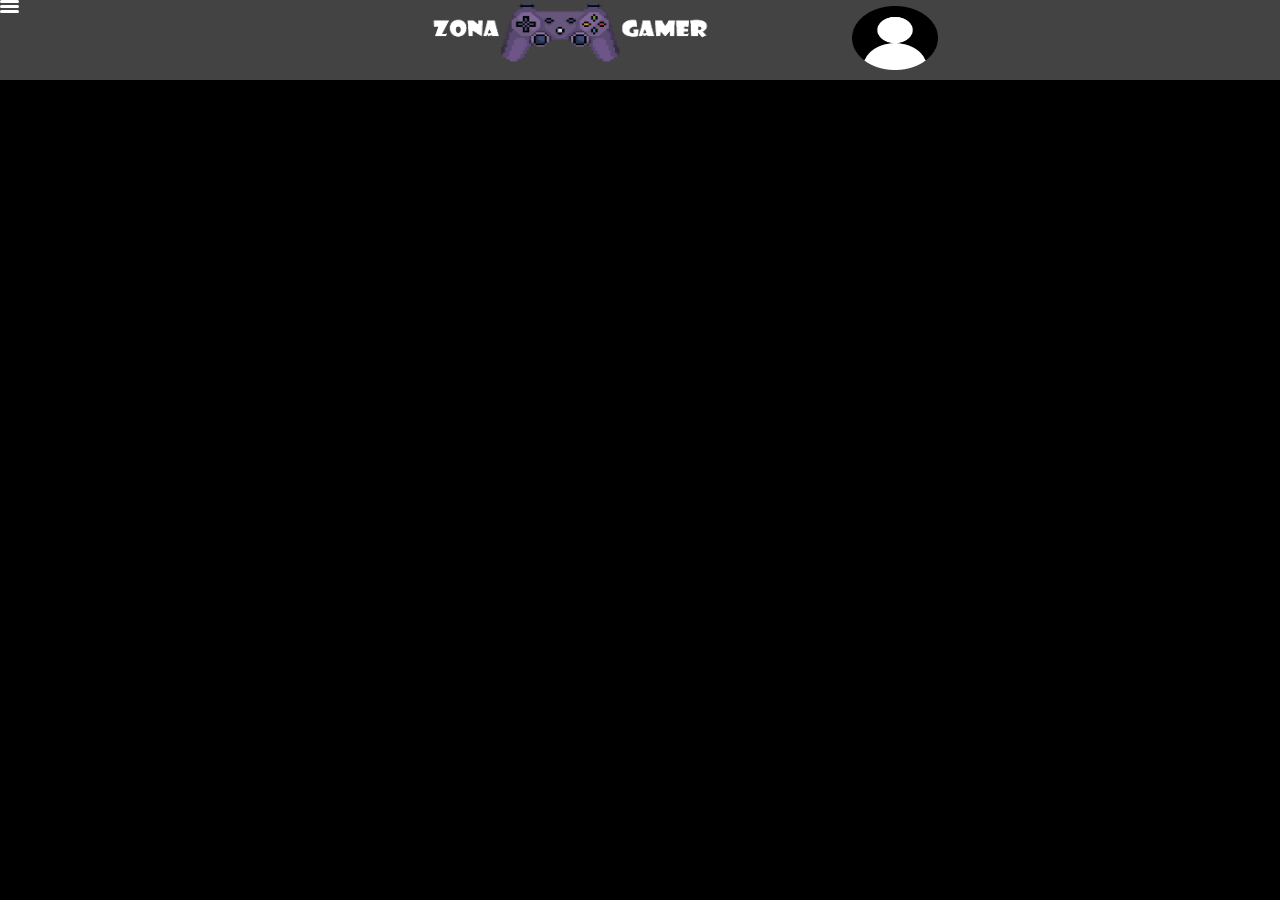
==== index.html @ 51cb1b2c "algunos cambios" ====
<!DOCTYPE html>
<html lang="en">
  <head>
    <meta charset="UTF-8" />
    <meta name="viewport" content="width=device-width, initial-scale=1.0" />
    <link rel="stylesheet" href="css/index.css" />
    <title>ZonaGamer</title>
  </head>
  <body>
    <header>
      <svg>
        <rect y="5" width="19" height="3" rx="1.5" fill="white" />
        <rect y="10" width="19" height="3" rx="1.5" fill="white" />
        <rect width="19" height="3" rx="1.5" fill="white" />
      </svg>
      <div class="logoo">
        <img class="logo" src="./images/zonagamer2.png" alt="logo" />
      </div>
      <div class="userr">
        <img class="user" src="./images/user.png" alt="user" />
      </div>
    </header>
    <nav></nav>
    <div class="main"></div>
    <footer></footer>
  </body>
</html>
---- css/index.css ----
* {
  margin: 0;
  padding: 0;
  border: 0;
  list-style: none;
  outline: none;
}

body {
  background-color: black;
}

header,
nav,
.main,
footer {
  display: grid;
}
header {
  background: #434343;
  width: 100%;
  height: 5rem;
  grid-template-columns: 33.3% 33.3% 33.3%;
  grid-template-rows: 50% 50%;
  margin: 0%;
}
svg {
  width: 100%;
  height: 5rem;
}
rect {
}
div.logoo {
  width: 100%;
  height: 5rem;
  align-content: flex-start;
  align-self: flex-start;
}
.logo {
  width: 66.6%;
  height: 4rem;
}

.userr {
  width: 100%;
  height: 5rem;
  justify-items: center;
  align-items: center;
  justify-content: center;
  align-content: center;
}
.user {
  width: 20%;
  height: 4rem;
}
nav {
  grid-template-columns: 1fr 1fr;
  grid-template-rows: 1fr 1fr;
  background-color: red;
  width: 50%;
  height: 20%;
}
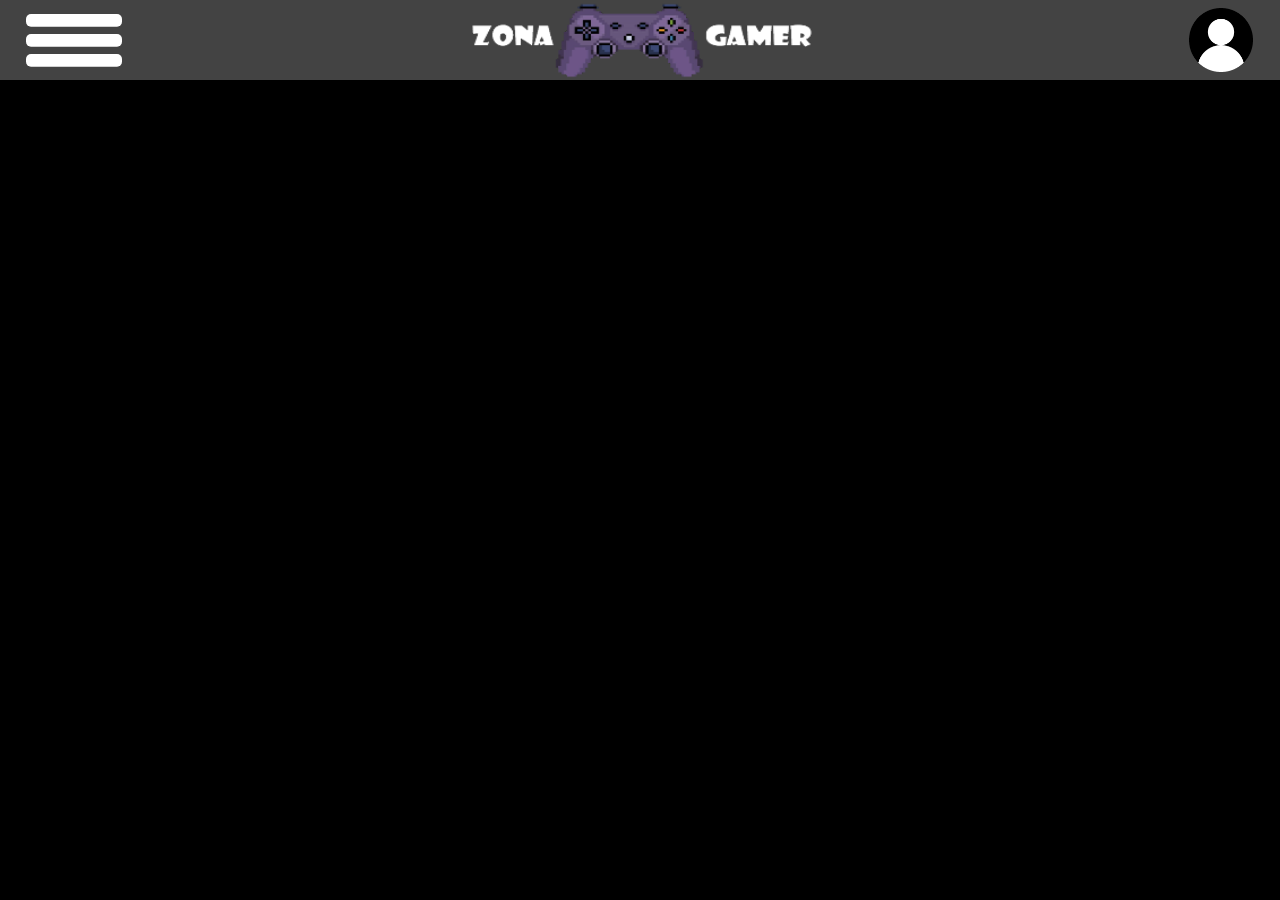
==== commit cd31c260: "arreglo problema medidas header" ====
--- a/index.html
+++ b/index.html
@@ -7,21 +7,26 @@
     <title>ZonaGamer</title>
   </head>
   <body>
-    <header>
-      <svg>
-        <rect y="5" width="19" height="3" rx="1.5" fill="white" />
-        <rect y="10" width="19" height="3" rx="1.5" fill="white" />
-        <rect width="19" height="3" rx="1.5" fill="white" />
-      </svg>
-      <div class="logoo">
-        <img class="logo" src="./images/zonagamer2.png" alt="logo" />
-      </div>
-      <div class="userr">
-        <img class="user" src="./images/user.png" alt="user" />
-      </div>
-    </header>
-    <nav></nav>
-    <div class="main"></div>
-    <footer></footer>
+    <div class="container">
+      <header>
+        <div class="svgg">
+          <svg>
+            <rect y="06" rx="5" fill="white" />
+            <rect y="26" rx="5" fill="white" />
+            <rect y="46" rx="5" fill="white" />
+          </svg>
+        </div>
+
+        <div class="logoo">
+          <img class="logo" src="./images/zonagamer2.png" alt="logo" />
+        </div>
+        <div class="userr">
+          <img class="user" src="./images/user.png" alt="user" />
+        </div>
+      </header>
+      <nav></nav>
+      <div class="main"></div>
+      <footer></footer>
+    </div>
   </body>
 </html>
--- a/css/index.css
+++ b/css/index.css
@@ -9,7 +9,13 @@
 body {
   background-color: black;
 }
-
+.container {
+  display: grid;
+  float: left;
+  position: relative;
+  overflow: hidden;
+  width: 100%;
+}
 header,
 nav,
 .main,
@@ -18,41 +24,58 @@
 }
 header {
   background: #434343;
-  width: 100%;
+  width: calc(100% - 4%);
   height: 5rem;
   grid-template-columns: 33.3% 33.3% 33.3%;
   grid-template-rows: 50% 50%;
   margin: 0%;
+  padding-left: 2%;
+  padding-right: 2%;
+  float: left;
+  position: relative;
+  overflow: hidden;
+}
+
+.svgg {
+  width: 100%;
+  height: 5rem;
+  display: grid;
+  justify-content: start;
+  align-content: center;
 }
 svg {
-  width: 100%;
-  height: 5rem;
+  width: 6rem;
+  height: 4rem;
 }
 rect {
+  width: 100%;
+  height: 20%;
 }
 div.logoo {
   width: 100%;
   height: 5rem;
-  align-content: flex-start;
-  align-self: flex-start;
+  margin: auto;
+  display: grid;
+  justify-content: center;
+  align-content: center;
 }
 .logo {
-  width: 66.6%;
-  height: 4rem;
+  width: 22rem;
+  height: 5rem;
 }
 
 .userr {
   width: 100%;
   height: 5rem;
-  justify-items: center;
-  align-items: center;
-  justify-content: center;
+  display: grid;
+  justify-content: end;
   align-content: center;
 }
 .user {
-  width: 20%;
+  width: 100%;
   height: 4rem;
 }
+
 nav {
   grid-template-columns: 1fr 1fr;
   grid-template-rows: 1fr 1fr;
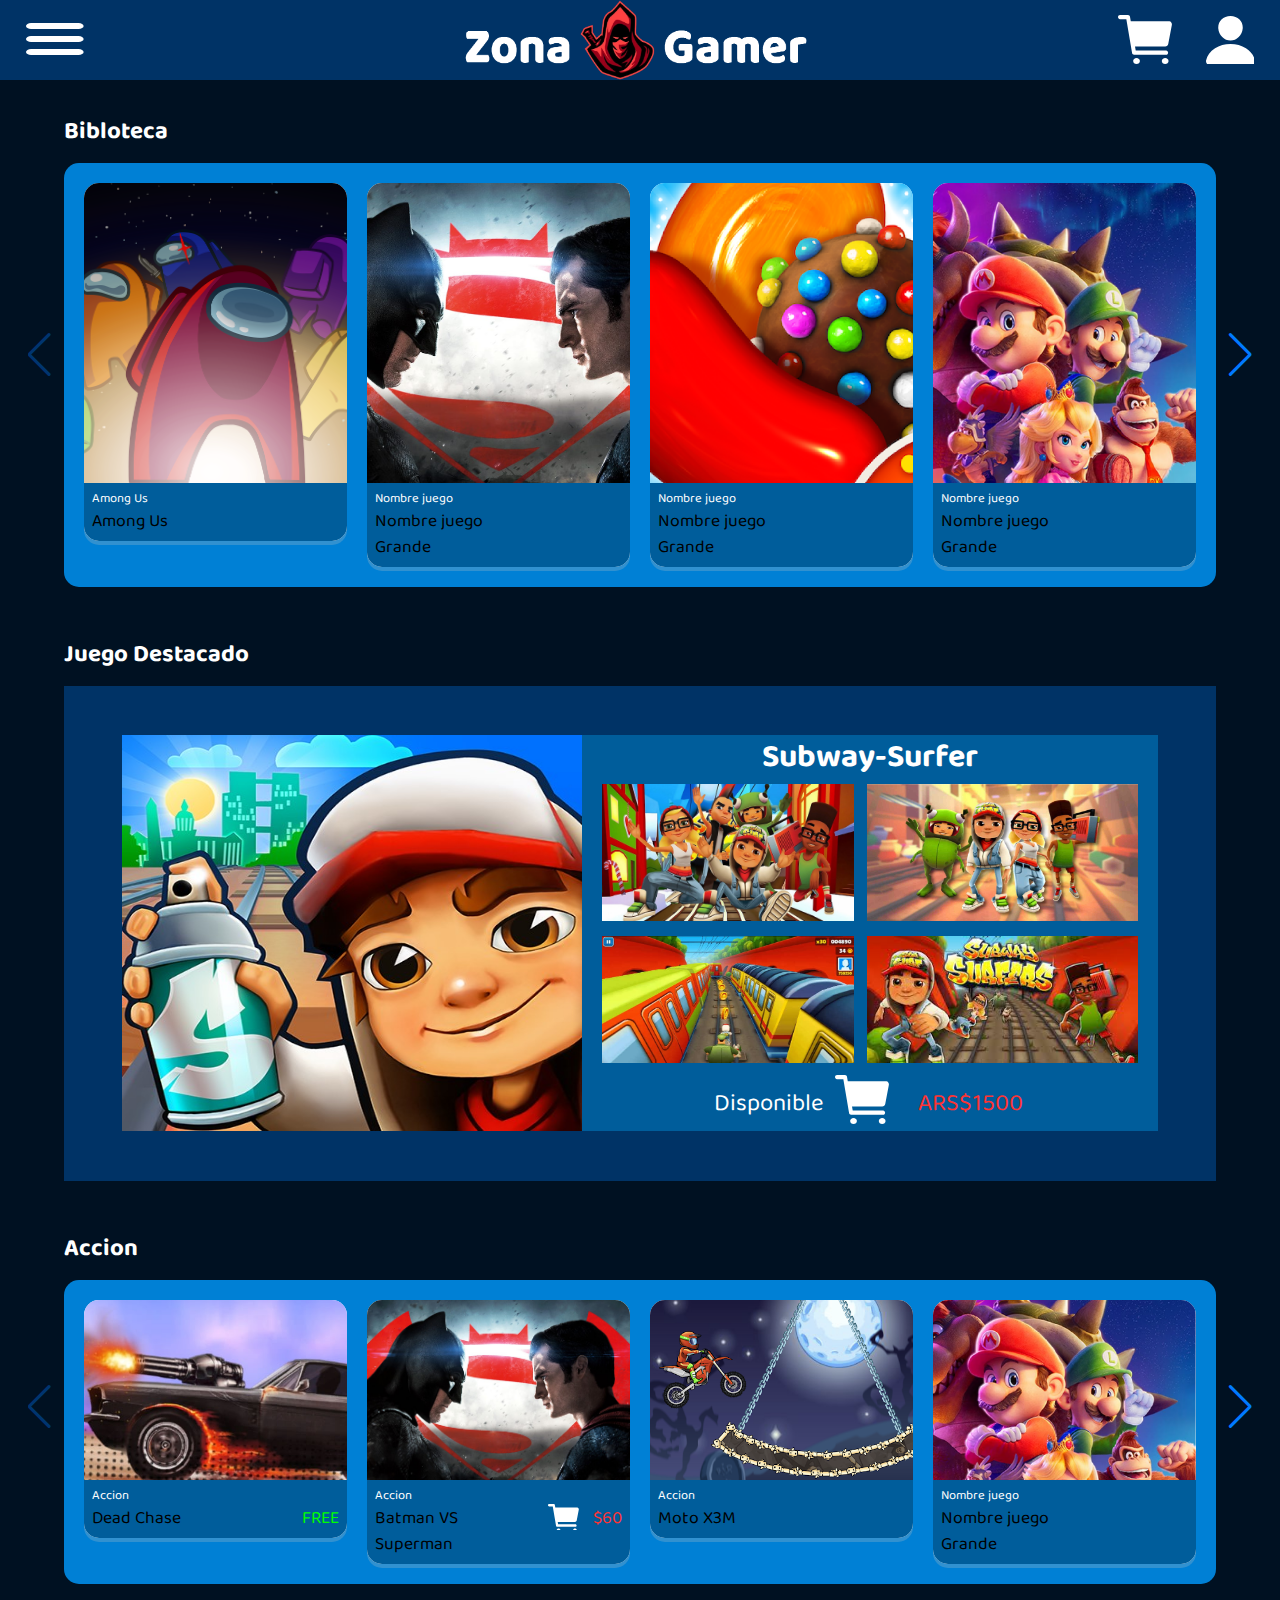
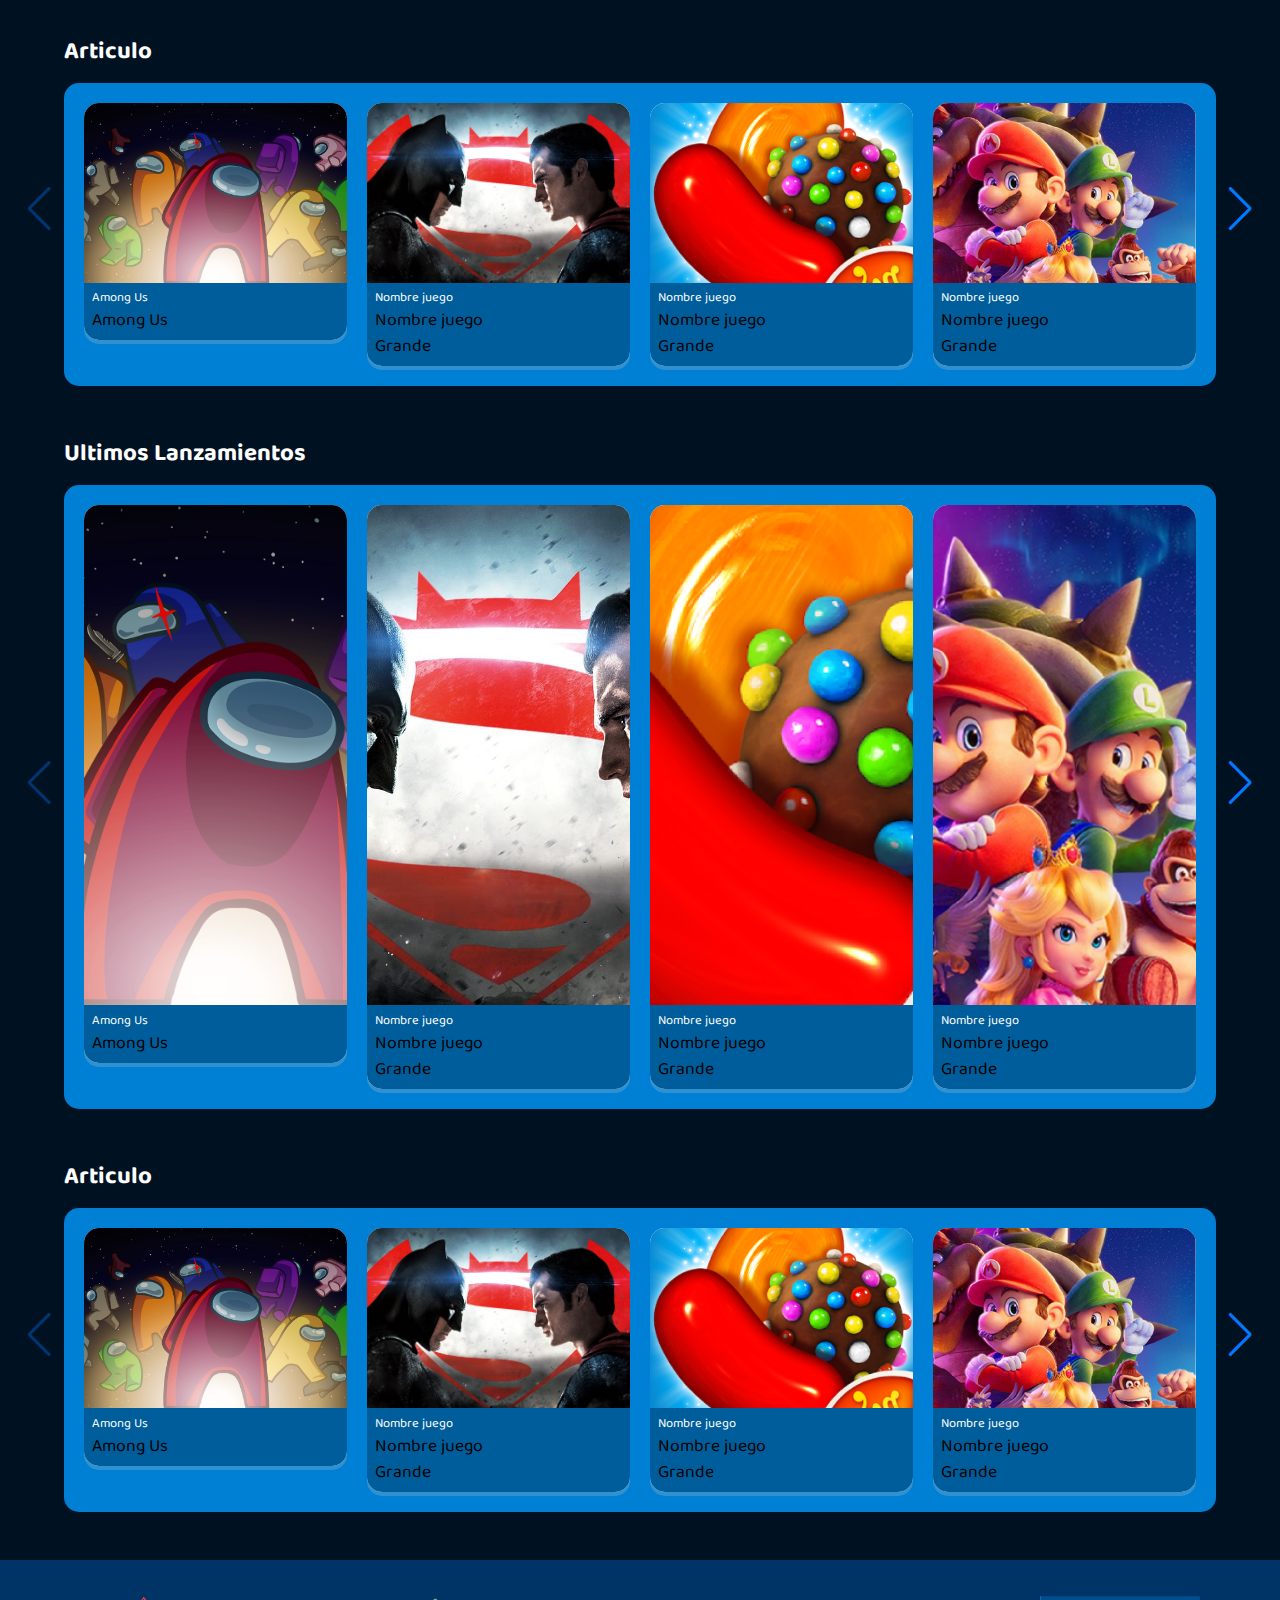
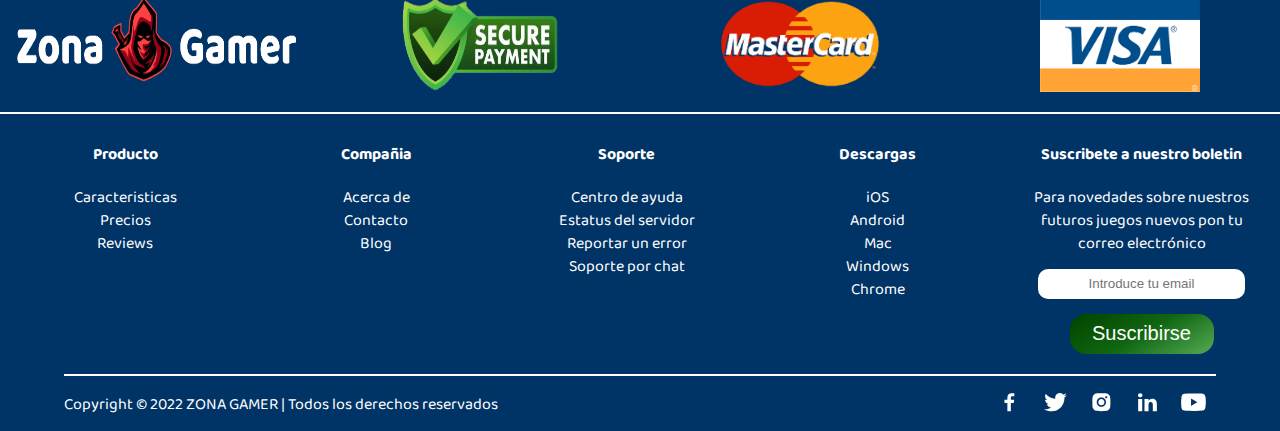
==== commit dc5d1f50: "index fuera de la carpeta" ====
--- a/index.html
+++ b/index.html
@@ -3,30 +3,895 @@
   <head>
     <meta charset="UTF-8" />
     <meta name="viewport" content="width=device-width, initial-scale=1.0" />
-    <link rel="stylesheet" href="css/index.css" />
+    <link rel="stylesheet" href="./css/prueba.css" />
+    <link rel="preconnect" href="https://fonts.googleapis.com" />
+    <link rel="preconnect" href="https://fonts.gstatic.com" crossorigin />
+    <link
+      href="https://fonts.googleapis.com/css2?family=Baloo+Chettan+2:wght@700&display=swap"
+      rel="stylesheet"
+    />
+    <link
+      rel="stylesheet"
+      href="https://unpkg.com/swiper/swiper-bundle.min.css"
+    />
     <title>ZonaGamer</title>
   </head>
   <body>
-    <div class="container">
-      <header>
-        <div class="svgg">
-          <svg>
-            <rect y="06" rx="5" fill="white" />
-            <rect y="26" rx="5" fill="white" />
-            <rect y="46" rx="5" fill="white" />
+    <header>
+      <div class="menuHamburgesa">
+        <svg class="hamburgesa" id="abrir" class="abrir-menu">
+          <rect y="03" rx="5" fill="white" />
+          <rect y="16" rx="5" fill="white" />
+          <rect y="29" rx="5" fill="white" />
+        </svg>
+      </div>
+      <div class="logoo">
+        <img class="logo" src="./images/zonagamer2.png" alt="logo" />
+      </div>
+      <div class="headerDerecha">
+        <svg class="carrito" xmlns="http://www.w3.org/2000/svg">
+          <path
+            d="M26.4688 70C29.1266 70 31.2812 68.0412 31.2812 65.625C31.2812 63.2088 29.1266 61.25 26.4688 61.25C23.8109 61.25 21.6562 63.2088 21.6562 65.625C21.6562 68.0412 23.8109 70 26.4688 70Z"
+            fill="white"
+            transform="scale(0.7)"
+          />
+          <path
+            d="M67.375 70C70.0329 70 72.1875 68.0412 72.1875 65.625C72.1875 63.2088 70.0329 61.25 67.375 61.25C64.7171 61.25 62.5625 63.2088 62.5625 65.625C62.5625 68.0412 64.7171 70 67.375 70Z"
+            fill="white"
+            transform="scale(0.7)"
+          />
+          <path
+            d="M76.0225 10.6229C75.6202 10.1085 75.1134 9.6942 74.5389 9.41007C73.9644 9.12594 73.3365 8.97912 72.701 8.98026H18.2343L17.1373 2.47331C17.0203 1.7802 16.6734 1.15235 16.1577 0.700026C15.6419 0.247706 14.9901 -0.000147878 14.3169 6.61924e-08H2.86337C2.10396 6.61924e-08 1.37565 0.315378 0.838662 0.876753C0.301676 1.43813 0 2.19952 0 2.99342C0 3.78733 0.301676 4.54871 0.838662 5.11009C1.37565 5.67146 2.10396 5.98684 2.86337 5.98684H11.9152L20.0865 54.4017C20.2035 55.0948 20.5504 55.7227 21.0662 56.175C21.582 56.6273 22.2337 56.8751 22.907 56.875H68.7209C69.4803 56.875 70.2086 56.5596 70.7456 55.9983C71.2826 55.4369 71.5843 54.6755 71.5843 53.8816C71.5843 53.0877 71.2826 52.3263 70.7456 51.7649C70.2086 51.2035 69.4803 50.8882 68.7209 50.8882H25.3086L24.2993 44.9013H67.5469C68.5399 44.9 69.502 44.5401 70.2703 43.8824C71.0387 43.2248 71.566 42.3098 71.7632 41.2924L76.9173 14.3516C77.0415 13.6996 77.0256 13.0269 76.8709 12.3821C76.7162 11.7373 76.4264 11.1364 76.0225 10.6229Z"
+            fill="white"
+            transform="scale(0.7)"
+          />
+        </svg>
+        <svg
+          class="user"
+          xmlns="http://www.w3.org/2000/svg"
+          id="abrir_perfil"
+          class="abrir-perfil"
+        >
+          <path
+            d="M47.8958 5.0906C44.6214 1.8078 40.0479 0 35 0C29.9251 0 25.3366 1.79686 22.0773 5.05935C18.7827 8.35776 17.1774 12.8406 17.5543 17.6811C18.3014 27.2311 26.1274 34.9998 35 34.9998C43.8726 34.9998 51.6851 27.2327 52.444 17.6843C52.826 12.8874 51.2106 8.41401 47.8958 5.0906ZM64.6146 69.9996H5.38543C4.61017 70.009 3.84242 69.8577 3.13803 69.5569C2.43363 69.2561 1.81032 68.8132 1.31343 68.2605C0.219706 67.0465 -0.221147 65.3887 0.105286 63.7121C1.52544 56.3965 5.95753 50.2513 12.9237 45.9372C19.1125 42.1076 26.9519 39.9998 35 39.9998C43.0481 39.9998 50.8875 42.1091 57.0763 45.9372C64.0425 50.2497 68.4746 56.395 69.8947 63.7106C70.2211 65.3871 69.7803 67.0449 68.6866 68.259C68.1898 68.8119 67.5666 69.2551 66.8622 69.5562C66.1578 69.8573 65.39 70.0088 64.6146 69.9996Z"
+            fill="white"
+            transform="scale(0.7)"
+          />
+        </svg>
+      </div>
+    </header>
+
+    <!--                                  MENU HAMBURGESA                -->
+
+    <nav class="nav" id="nav">
+      <ul class="nav-list">
+        <div class="item-menu-hamburgesa">
+          <svg class="svg-1" xmlns="http://www.w3.org/2000/svg">
+            <path
+              d="M31.1667 1.82143C31.1667 0.812054 30.5351 0 29.75 0C28.9649 0 28.3333 0.812054 28.3333 1.82143V2.42857H1.88889C0.844097 2.42857 0 3.51384 0 4.85714V13.3571C0 14.7004 0.844097 15.7857 1.88889 15.7857H2.47917C3.70694 15.7857 4.61007 17.2732 4.30903 18.8062L1.94792 30.9795C1.80625 31.708 1.93611 32.4746 2.29028 33.0665C2.64444 33.6585 3.1934 34 3.77778 34H9.44444C10.3122 34 11.0677 33.2411 11.2743 32.1634L12.809 24.2857H18.9715C20.3705 24.2857 21.616 23.1549 22.0823 21.4625L23.6642 15.7857H25.5C26.0017 15.7857 26.4799 15.5277 26.834 15.0723L28.174 13.3571H32.1111C33.1559 13.3571 34 12.2719 34 10.9286V4.85714C34 3.51384 33.1559 2.42857 32.1111 2.42857H31.1667V1.82143ZM18.9715 20.6429H13.5174L14.4618 15.7857H20.6597L19.4201 20.2406C19.3552 20.4835 19.1722 20.6429 18.9774 20.6429H18.9715ZM4.72222 7.28571H27.3889C27.9083 7.28571 28.3333 7.83214 28.3333 8.5C28.3333 9.16786 27.9083 9.71429 27.3889 9.71429H4.72222C4.20278 9.71429 3.77778 9.16786 3.77778 8.5C3.77778 7.83214 4.20278 7.28571 4.72222 7.28571Z"
+              fill="#F2F2F2"
+            />
           </svg>
-        </div>
-
-        <div class="logoo">
-          <img class="logo" src="./images/zonagamer2.png" alt="logo" />
-        </div>
-        <div class="userr">
-          <img class="user" src="./images/user.png" alt="user" />
-        </div>
-      </header>
-      <nav></nav>
-      <div class="main"></div>
-      <footer></footer>
+          <li>Accion</li>
+        </div>
+
+        <div class="item-menu-hamburgesa">
+          <svg class="svg-2" xmlns="http://www.w3.org/2000/svg">
+            <path
+              d="M17 24.0833H12.75V20.1128C10.2093 18.6432 8.5 15.8961 8.5 12.75C8.5 8.05558 12.3056 4.25 17 4.25C21.6944 4.25 25.5 8.05558 25.5 12.75C25.5 15.8961 23.7906 18.6432 21.25 20.1128V24.0833H17Z"
+              stroke="white"
+              stroke-width="2"
+              stroke-linecap="round"
+              stroke-linejoin="round"
+            />
+            <path
+              d="M19.8333 28.333H14.1667C13.3843 28.333 12.75 28.9673 12.75 29.7497C12.75 30.5321 13.3843 31.1663 14.1667 31.1663H19.8333C20.6157 31.1663 21.25 30.5321 21.25 29.7497C21.25 28.9673 20.6157 28.333 19.8333 28.333Z"
+              fill="white"
+            />
+          </svg>
+          <li>Estrategia</li>
+        </div>
+
+        <div class="item-menu-hamburgesa">
+          <svg class="svg-3" xmlns="http://www.w3.org/2000/svg">
+            <path
+              d="M34.9708 13.6478C34.95 13.5321 34.9195 13.4192 34.8797 13.3109L31.4362 3.66844C30.6423 1.44047 28.7109 0 26.5134 0H8.4866C6.29089 0 4.35769 1.44047 3.56472 3.66844L0.11759 13.3109C0.0392474 13.5284 -0.00078279 13.763 1.15955e-05 14V33.25C1.15955e-05 33.7141 0.153657 34.1592 0.427148 34.4874C0.700638 34.8156 1.07157 35 1.45834 35H4.37501C4.76178 35 5.13272 34.8156 5.40621 34.4874C5.6797 34.1592 5.83334 33.7141 5.83334 33.25V31.5H29.1667V33.25C29.1667 33.7141 29.3203 34.1592 29.5938 34.4874C29.8673 34.8156 30.2382 35 30.625 35H33.5417C33.9284 35 34.2994 34.8156 34.5729 34.4874C34.8464 34.1592 35 33.7141 35 33.25V14C35.0001 13.8817 34.9904 13.7637 34.9708 13.6478ZM7.29168 24.5C6.71481 24.5 6.15091 24.2947 5.67126 23.9101C5.19162 23.5256 4.81778 22.9789 4.59703 22.3394C4.37627 21.6999 4.31851 20.9961 4.43105 20.3172C4.54359 19.6383 4.82138 19.0146 5.22928 18.5251C5.63718 18.0356 6.15688 17.7023 6.72266 17.5673C7.28844 17.4322 7.87488 17.5015 8.40784 17.7664C8.94079 18.0313 9.39631 18.4799 9.71679 19.0555C10.0373 19.6311 10.2083 20.3078 10.2083 21C10.2083 21.9283 9.90105 22.8185 9.35407 23.4749C8.80709 24.1313 8.06522 24.5 7.29168 24.5ZM27.7083 24.5C27.1315 24.5 26.5676 24.2947 26.0879 23.9101C25.6083 23.5256 25.2344 22.9789 25.0137 22.3394C24.7929 21.6999 24.7352 20.9961 24.8477 20.3172C24.9603 19.6383 25.238 19.0146 25.6459 18.5251C26.0538 18.0356 26.5735 17.7023 27.1393 17.5673C27.7051 17.4322 28.2915 17.5015 28.8245 17.7664C29.3574 18.0313 29.813 18.4799 30.1335 19.0555C30.4539 19.6311 30.625 20.3078 30.625 21C30.625 21.9283 30.3177 22.8185 29.7707 23.4749C29.2237 24.1313 28.4819 24.5 27.7083 24.5ZM3.66954 12.25L6.24259 5.04766C6.57254 4.12234 7.47397 3.5 8.4866 3.5H26.5134C27.5251 3.5 28.4275 4.12234 28.7574 5.04766L31.3305 12.25H3.66954Z"
+              fill="white"
+            />
+          </svg>
+          <li>Carreras</li>
+        </div>
+
+        <div class="item-menu-hamburgesa">
+          <svg class="svg-4" xmlns="http://www.w3.org/2000/svg">
+            <path
+              d="M5.66667 9.91667H9.91667C10.2924 9.91667 10.6527 9.76741 10.9184 9.50173C11.1841 9.23606 11.3333 8.87572 11.3333 8.5V7.08333C11.3333 6.33189 11.6318 5.61122 12.1632 5.07986C12.6946 4.54851 13.4152 4.25 14.1667 4.25C14.9181 4.25 15.6388 4.54851 16.1701 5.07986C16.7015 5.61122 17 6.33189 17 7.08333V8.5C17 8.87572 17.1493 9.23606 17.4149 9.50173C17.6806 9.76741 18.0409 9.91667 18.4167 9.91667H22.6667C23.0424 9.91667 23.4027 10.0659 23.6684 10.3316C23.9341 10.5973 24.0833 10.9576 24.0833 11.3333V15.5833C24.0833 15.9591 24.2326 16.3194 24.4983 16.5851C24.7639 16.8507 25.1243 17 25.5 17H26.9167C27.6681 17 28.3888 17.2985 28.9201 17.8299C29.4515 18.3612 29.75 19.0819 29.75 19.8333C29.75 20.5848 29.4515 21.3054 28.9201 21.8368C28.3888 22.3682 27.6681 22.6667 26.9167 22.6667H25.5C25.1243 22.6667 24.7639 22.8159 24.4983 23.0816C24.2326 23.3473 24.0833 23.7076 24.0833 24.0833V28.3333C24.0833 28.7091 23.9341 29.0694 23.6684 29.3351C23.4027 29.6007 23.0424 29.75 22.6667 29.75H18.4167C18.0409 29.75 17.6806 29.6007 17.4149 29.3351C17.1493 29.0694 17 28.7091 17 28.3333V26.9167C17 26.1652 16.7015 25.4446 16.1701 24.9132C15.6388 24.3818 14.9181 24.0833 14.1667 24.0833C13.4152 24.0833 12.6946 24.3818 12.1632 24.9132C11.6318 25.4446 11.3333 26.1652 11.3333 26.9167V28.3333C11.3333 28.7091 11.1841 29.0694 10.9184 29.3351C10.6527 29.6007 10.2924 29.75 9.91667 29.75H5.66667C5.29094 29.75 4.93061 29.6007 4.66493 29.3351C4.39926 29.0694 4.25 28.7091 4.25 28.3333V24.0833C4.25 23.7076 4.39926 23.3473 4.66493 23.0816C4.93061 22.8159 5.29094 22.6667 5.66667 22.6667H7.08333C7.83478 22.6667 8.55545 22.3682 9.0868 21.8368C9.61816 21.3054 9.91667 20.5848 9.91667 19.8333C9.91667 19.0819 9.61816 18.3612 9.0868 17.8299C8.55545 17.2985 7.83478 17 7.08333 17H5.66667C5.29094 17 4.93061 16.8507 4.66493 16.5851C4.39926 16.3194 4.25 15.9591 4.25 15.5833V11.3333C4.25 10.9576 4.39926 10.5973 4.66493 10.3316C4.93061 10.0659 5.29094 9.91667 5.66667 9.91667Z"
+              stroke="#F2F2F2"
+              stroke-width="2"
+              stroke-linecap="round"
+              stroke-linejoin="round"
+            />
+          </svg>
+          <li>Puzzle</li>
+        </div>
+
+        <div class="item-menu-hamburgesa">
+          <svg class="svg-5" xmlns="http://www.w3.org/2000/svg">
+            <path
+              d="M17 3.1875C9.384 3.1875 3.1875 9.384 3.1875 17C3.1875 24.616 9.384 30.8125 17 30.8125C24.616 30.8125 30.8125 24.616 30.8125 17C30.8125 9.384 24.616 3.1875 17 3.1875ZM15.8047 5.37944C15.8472 5.37413 15.8939 5.38263 15.9375 5.37944V6.375H18.0625V5.37837C20.7811 5.62158 23.3278 6.81218 25.2578 8.74218C27.1878 10.6722 28.3784 13.2189 28.6216 15.9375H27.625V18.0625H28.6216C28.3784 20.7811 27.1878 23.3278 25.2578 25.2578C23.3278 27.1878 20.7811 28.3784 18.0625 28.6216V27.625H15.9375V28.6216C13.2189 28.3784 10.6722 27.1878 8.74218 25.2578C6.81218 23.3278 5.62158 20.7811 5.37837 18.0625H6.375V15.9375H5.37837C5.87987 10.3668 10.2521 5.93937 15.8047 5.37837V5.37944ZM23.4759 10.5251L14.4447 14.4436L10.5241 23.4749L19.5553 19.5564L23.4759 10.5251ZM17 15.4062C17.85 15.4062 18.5938 16.15 18.5938 17C18.5938 17.85 17.85 18.5938 17 18.5938C16.15 18.5938 15.4062 17.85 15.4062 17C15.4062 16.15 16.15 15.4062 17 15.4062Z"
+              fill="white"
+            />
+          </svg>
+          <li>Adventura</li>
+        </div>
+      </ul>
+    </nav>
+
+    <!--                                  MENU USER                -->
+
+    <div class="nav-2" id="nav_2">
+      <ul class="nav-list">
+        <div class="name-user">
+          <img src="./images/icono-perfil.png" class="image-user" />
+          <li>Pepito123</li>
+          <li class="font">pepito123@gmail.com</li>
+        </div>
+
+        <div class="separator"></div>
+
+        <div class="item-menu-user">
+          <svg xmlns="http://www.w3.org/2000/svg" class="svg-1">
+            <path
+              d="M26.8746 11.25C26.5683 15.3805 23.4371 18.75 19.9996 18.75C16.5621 18.75 13.4254 15.3813 13.1246 11.25C12.8121 6.95312 15.8589 3.75 19.9996 3.75C24.1402 3.75 27.1871 7.03125 26.8746 11.25Z"
+              stroke="white"
+              stroke-width="2"
+              stroke-linecap="round"
+              stroke-linejoin="round"
+            />
+            <path
+              d="M20.0002 23.75C13.2033 23.75 6.30488 27.5 5.02831 34.5781C4.87441 35.4313 5.35722 36.25 6.25019 36.25H33.7502C34.6439 36.25 35.1268 35.4313 34.9728 34.5781C33.6955 27.5 26.7971 23.75 20.0002 23.75Z"
+              stroke="white"
+              stroke-width="2"
+              stroke-miterlimit="10"
+            />
+          </svg>
+          <li>Perfil</li>
+        </div>
+
+        <div class="item-menu-user">
+          <svg xmlns="http://www.w3.org/2000/svg" class="svg-1">
+            <path
+              d="M20.4915 15.0242C19.4657 14.9229 18.4335 15.1411 17.5365 15.6491C16.6395 16.157 15.9213 16.9298 15.4805 17.8616C15.0396 18.7935 14.8975 19.8388 15.0737 20.8545C15.2498 21.8702 15.7357 22.8066 16.4646 23.5355C17.1935 24.2645 18.1299 24.7503 19.1456 24.9265C20.1613 25.1026 21.2067 24.9605 22.1385 24.5197C23.0703 24.0788 23.8431 23.3607 24.351 22.4636C24.859 21.5666 25.0772 20.5345 24.9759 19.5086C24.8604 18.3586 24.3508 17.2839 23.5336 16.4666C22.7163 15.6493 21.6416 15.1397 20.4915 15.0242ZM32.5306 20C32.5274 20.5435 32.4875 21.0861 32.4111 21.6242L35.9431 24.3945C36.0969 24.522 36.2005 24.6999 36.2356 24.8966C36.2706 25.0933 36.2348 25.296 36.1345 25.4688L32.7931 31.25C32.6916 31.4211 32.533 31.5509 32.3452 31.6165C32.1574 31.6821 31.9525 31.6793 31.7665 31.6086L28.2587 30.1961C28.0653 30.1191 27.8558 30.0912 27.6489 30.1151C27.4421 30.139 27.2444 30.2138 27.0736 30.3328C26.5382 30.7015 25.9757 31.029 25.3908 31.3125C25.2069 31.4019 25.0478 31.5352 24.9276 31.7006C24.8075 31.866 24.7299 32.0584 24.7017 32.2609L24.1759 36.0023C24.1414 36.1999 24.0393 36.3794 23.8871 36.5101C23.7349 36.6407 23.5421 36.7145 23.3415 36.7188H16.6587C16.4615 36.7153 16.2713 36.6448 16.1195 36.5189C15.9677 36.3929 15.8633 36.219 15.8236 36.0258L15.2986 32.2898C15.2691 32.0851 15.1895 31.8908 15.0668 31.7243C14.9441 31.5577 14.7822 31.424 14.5954 31.3352C14.0112 31.0532 13.4506 30.7248 12.9189 30.3531C12.7486 30.2347 12.5516 30.1604 12.3455 30.1371C12.1395 30.1138 11.9308 30.1421 11.7384 30.2195L8.23138 31.6313C8.04553 31.702 7.84067 31.7049 7.65287 31.6395C7.46508 31.574 7.30642 31.4444 7.20482 31.2734L3.86342 25.4922C3.76296 25.3195 3.72706 25.1167 3.76211 24.92C3.79716 24.7233 3.90089 24.5454 4.05482 24.418L7.03998 22.0742C7.20352 21.9444 7.33206 21.7758 7.41391 21.5837C7.49577 21.3916 7.52836 21.1821 7.50873 20.9742C7.4806 20.6484 7.46341 20.3234 7.46341 19.9977C7.46341 19.6719 7.47982 19.3516 7.50873 19.0328C7.52622 18.8262 7.49203 18.6185 7.40924 18.4284C7.32646 18.2382 7.19768 18.0717 7.03451 17.9437L4.05092 15.6C3.89948 15.4719 3.79794 15.2947 3.76408 15.0993C3.73023 14.9039 3.76622 14.7028 3.86576 14.5312L7.20717 8.75C7.30864 8.5789 7.46725 8.44911 7.65506 8.38351C7.84286 8.3179 8.04779 8.3207 8.23373 8.39141L11.7415 9.80391C11.935 9.88093 12.1445 9.90875 12.3513 9.88489C12.5582 9.86103 12.7559 9.78623 12.9267 9.66719C13.462 9.29853 14.0246 8.97103 14.6095 8.6875C14.7934 8.59812 14.9524 8.46485 15.0726 8.29944C15.1928 8.13403 15.2704 7.94157 15.2986 7.73906L15.8244 3.99766C15.8589 3.80006 15.961 3.6206 16.1132 3.48993C16.2653 3.35926 16.4582 3.2855 16.6587 3.28125H23.3415C23.5388 3.28466 23.729 3.35516 23.8808 3.48112C24.0326 3.60708 24.137 3.781 24.1767 3.97422L24.7017 7.71016C24.7312 7.9149 24.8108 8.10918 24.9335 8.27573C25.0561 8.44229 25.218 8.57595 25.4048 8.66484C25.989 8.94684 26.5497 9.27524 27.0814 9.64688C27.2516 9.76532 27.4487 9.83955 27.6547 9.86287C27.8608 9.8862 28.0694 9.85788 28.2619 9.78047L31.7689 8.36875C31.9547 8.29798 32.1596 8.29506 32.3474 8.36052C32.5352 8.42597 32.6939 8.5556 32.7954 8.72656L36.1368 14.5078C36.2373 14.6805 36.2732 14.8833 36.2382 15.08C36.2031 15.2767 36.0994 15.4546 35.9454 15.582L32.9603 17.9258C32.796 18.0552 32.6667 18.2236 32.5842 18.4157C32.5016 18.6078 32.4684 18.8176 32.4876 19.0258C32.5134 19.3492 32.5306 19.6742 32.5306 20Z"
+              stroke="white"
+              stroke-width="2"
+              stroke-linecap="round"
+              stroke-linejoin="round"
+            />
+          </svg>
+          <li>Configuracion</li>
+        </div>
+
+        <div class="item-menu-user">
+          <svg xmlns="http://www.w3.org/2000/svg" class="svg-1">
+            <path
+              d="M13.75 13.75V10.625C13.75 9.7962 14.0792 9.00134 14.6653 8.41529C15.2513 7.82924 16.0462 7.5 16.875 7.5H33.125C33.9538 7.5 34.7487 7.82924 35.3347 8.41529C35.9208 9.00134 36.25 9.7962 36.25 10.625V29.375C36.25 30.2038 35.9208 30.9987 35.3347 31.5847C34.7487 32.1708 33.9538 32.5 33.125 32.5H16.875C16.0462 32.5 15.2513 32.1708 14.6653 31.5847C14.0792 30.9987 13.75 30.2038 13.75 29.375V26.25"
+              stroke="white"
+              stroke-width="2"
+              stroke-linecap="round"
+              stroke-linejoin="round"
+            />
+            <path
+              d="M21.25 26.25L27.5 20L21.25 13.75M3.75 20H26.25"
+              stroke="white"
+              stroke-width="2"
+              stroke-linecap="round"
+              stroke-linejoin="round"
+            />
+          </svg>
+          <li>Cerrar Sesion</li>
+        </div>
+
+        <div class="separator"></div>
+
+        <div class="item-menu-user">
+          <svg xmlns="http://www.w3.org/2000/svg" class="svg-1">
+            <path
+              d="M20 6.25C17.2805 6.25 14.6221 7.05642 12.3609 8.56729C10.0997 10.0782 8.33737 12.2256 7.29666 14.7381C6.25596 17.2506 5.98366 20.0153 6.51421 22.6825C7.04476 25.3497 8.35432 27.7997 10.2773 29.7227C12.2003 31.6457 14.6503 32.9552 17.3175 33.4858C19.9848 34.0163 22.7494 33.744 25.2619 32.7033C27.7744 31.6626 29.9218 29.9003 31.4327 27.6391C32.9436 25.3779 33.75 22.7195 33.75 20C33.75 16.3533 32.3014 12.8559 29.7227 10.2773C27.1441 7.69866 23.6467 6.25 20 6.25Z"
+              stroke="white"
+              stroke-width="2"
+              stroke-miterlimit="10"
+            />
+            <path
+              d="M15.625 15.8039C15.625 15.8039 15.6906 14.4367 17.1539 13.2594C18.0219 12.5601 19.0625 12.3578 20 12.3437C20.8539 12.3328 21.6164 12.4742 22.0727 12.6914C22.8539 13.0633 24.375 13.9711 24.375 15.9015C24.375 17.9328 23.0469 18.8555 21.5336 19.8703C20.0203 20.8851 19.6094 21.9867 19.6094 23.125"
+              stroke="white"
+              stroke-width="2"
+              stroke-miterlimit="10"
+              stroke-linecap="round"
+            />
+            <path
+              d="M19.5312 28.75C20.3942 28.75 21.0938 28.0504 21.0938 27.1875C21.0938 26.3246 20.3942 25.625 19.5312 25.625C18.6683 25.625 17.9688 26.3246 17.9688 27.1875C17.9688 28.0504 18.6683 28.75 19.5312 28.75Z"
+              fill="white"
+            />
+          </svg>
+
+          <li>Soporte</li>
+        </div>
+      </ul>
     </div>
+
+    <!--                                    ARRANCA BIBLOTECA                         -->
+
+    <h2 class="tipoDeJuego">Bibloteca</h2>
+    <div class="biblioteca">
+      <div class="swiper-container mySwiper" id="swiper0" data-swiper="0">
+        <div class="swiper-button-next"></div>
+        <div class="swiper-button-prev"></div>
+        <div class="swiper-wrapper">
+          <div class="swiper-slide">
+            <img src="./images/amongUs.png" alt="amongUs" />
+            <div class="card-descripcion">
+              <div class="card-tittle">
+                <p>Among Us</p>
+              </div>
+              <div class="card-text">
+                <p>Among Us</p>
+              </div>
+            </div>
+          </div>
+          <div class="swiper-slide">
+            <img src="./images/batmanvssuperman.jpg" alt="amongUs" />
+            <div class="card-descripcion">
+              <div class="card-tittle">
+                <p>Nombre juego</p>
+              </div>
+              <div class="card-text">
+                <p>Nombre juego Grande</p>
+              </div>
+            </div>
+          </div>
+          <div class="swiper-slide">
+            <img src="./images/CandyCrush.png" alt="amongUs" />
+            <div class="card-descripcion">
+              <div class="card-tittle">
+                <p>Nombre juego</p>
+              </div>
+              <div class="card-text">
+                <p>Nombre juego Grande</p>
+              </div>
+            </div>
+          </div>
+          <div class="swiper-slide">
+            <img src="./images/MarioBros.png" alt="amongUs" />
+            <div class="card-descripcion">
+              <div class="card-tittle">
+                <p>Nombre juego</p>
+              </div>
+              <div class="card-text">
+                <p>Nombre juego Grande</p>
+              </div>
+            </div>
+          </div>
+          <div class="swiper-slide">
+            <img src="./images/subway.png" alt="amongUs" />
+            <div class="card-descripcion">
+              <div class="card-tittle">
+                <p>Nombre juego</p>
+              </div>
+              <div class="card-text">
+                <p>Nombre juego Grande</p>
+              </div>
+            </div>
+          </div>
+          <div class="swiper-slide">
+            <img src="./images/FyA.png" alt="amongUs" />
+            <div class="card-descripcion">
+              <div class="card-tittle">
+                <p>Nombre juego</p>
+              </div>
+              <div class="card-text">
+                <p>Nombre juego Grande</p>
+              </div>
+            </div>
+          </div>
+        </div>
+      </div>
+    </div>
+
+    <!--                                    ARRANCA JUEGO DESTACADO                         -->
+
+    <h2 class="tipoDeJuego">Juego Destacado</h2>
+    <div class="important-game">
+      <div class="content">
+        <img src="./images/subway-surfer.jpg" class="image-important-game" />
+        <div class="game-details">
+          <h1 class="title">Subway-Surfer</h1>
+          <div class="mini-image">
+            <img
+              src="./images/subway-surfer2.jpg"
+              class="image-subimportant-game"
+            />
+            <img
+              src="./images/Subway-Surfer3.jpeg"
+              class="image-subimportant-game"
+            />
+            <img
+              src="./images/subway-surfers.jpg"
+              class="image-subimportant-game"
+            />
+            <img src="./images/download.jpg" class="image-subimportant-game" />
+          </div>
+          <div class="price">
+            <p>Disponible</p>
+            <svg
+              class="carrito-juego-destacado"
+              xmlns="http://www.w3.org/2000/svg"
+            >
+              <path
+                d="M26.4688 70C29.1266 70 31.2812 68.0412 31.2812 65.625C31.2812 63.2088 29.1266 61.25 26.4688 61.25C23.8109 61.25 21.6562 63.2088 21.6562 65.625C21.6562 68.0412 23.8109 70 26.4688 70Z"
+                fill="white"
+                transform="scale(0.7)"
+              />
+              <path
+                d="M67.375 70C70.0329 70 72.1875 68.0412 72.1875 65.625C72.1875 63.2088 70.0329 61.25 67.375 61.25C64.7171 61.25 62.5625 63.2088 62.5625 65.625C62.5625 68.0412 64.7171 70 67.375 70Z"
+                fill="white"
+                transform="scale(0.7)"
+              />
+              <path
+                d="M76.0225 10.6229C75.6202 10.1085 75.1134 9.6942 74.5389 9.41007C73.9644 9.12594 73.3365 8.97912 72.701 8.98026H18.2343L17.1373 2.47331C17.0203 1.7802 16.6734 1.15235 16.1577 0.700026C15.6419 0.247706 14.9901 -0.000147878 14.3169 6.61924e-08H2.86337C2.10396 6.61924e-08 1.37565 0.315378 0.838662 0.876753C0.301676 1.43813 0 2.19952 0 2.99342C0 3.78733 0.301676 4.54871 0.838662 5.11009C1.37565 5.67146 2.10396 5.98684 2.86337 5.98684H11.9152L20.0865 54.4017C20.2035 55.0948 20.5504 55.7227 21.0662 56.175C21.582 56.6273 22.2337 56.8751 22.907 56.875H68.7209C69.4803 56.875 70.2086 56.5596 70.7456 55.9983C71.2826 55.4369 71.5843 54.6755 71.5843 53.8816C71.5843 53.0877 71.2826 52.3263 70.7456 51.7649C70.2086 51.2035 69.4803 50.8882 68.7209 50.8882H25.3086L24.2993 44.9013H67.5469C68.5399 44.9 69.502 44.5401 70.2703 43.8824C71.0387 43.2248 71.566 42.3098 71.7632 41.2924L76.9173 14.3516C77.0415 13.6996 77.0256 13.0269 76.8709 12.3821C76.7162 11.7373 76.4264 11.1364 76.0225 10.6229Z"
+                fill="white"
+                transform="scale(0.7)"
+              />
+            </svg>
+            <p>ARS$1500</p>
+          </div>
+        </div>
+      </div>
+    </div>
+
+    <!--                            MAIN                                               -->
+
+    <h2 class="tipoDeJuego">Accion</h2>
+    <div class="main">
+      <div class="swiper-container mySwiper" id="swiper1" data-swiper="1">
+        <div class="swiper-button-next"></div>
+        <div class="swiper-button-prev"></div>
+        <div class="swiper-wrapper">
+          <div class="swiper-slide">
+            <img src="./images/dead_chase.jpg" />
+            <div class="card-descripcion">
+              <div class="card-tittle">
+                <p>Accion</p>
+              </div>
+              <div class="card-text">
+                <p>Dead Chase</p>
+                <p class="free">FREE</p>
+              </div>
+            </div>
+          </div>
+          <div class="swiper-slide">
+            <img src="./images/batmanvssuperman.jpg" alt="amongUs" />
+            <div class="card-descripcion">
+              <div class="card-tittle">
+                <p>Accion</p>
+              </div>
+              <div class="card-text">
+                <p>Batman VS Superman</p>
+                <p class="pay">
+                  <span>
+                    <svg
+                      class="carrito-juego-carrusel"
+                      xmlns="http://www.w3.org/2000/svg"
+                    >
+                      <path
+                        d="M26.4688 70C29.1266 70 31.2812 68.0412 31.2812 65.625C31.2812 63.2088 29.1266 61.25 26.4688 61.25C23.8109 61.25 21.6562 63.2088 21.6562 65.625C21.6562 68.0412 23.8109 70 26.4688 70Z"
+                        fill="white"
+                        transform="scale(0.4)"
+                      />
+                      <path
+                        d="M67.375 70C70.0329 70 72.1875 68.0412 72.1875 65.625C72.1875 63.2088 70.0329 61.25 67.375 61.25C64.7171 61.25 62.5625 63.2088 62.5625 65.625C62.5625 68.0412 64.7171 70 67.375 70Z"
+                        fill="white"
+                        transform="scale(0.4)"
+                      />
+                      <path
+                        d="M76.0225 10.6229C75.6202 10.1085 75.1134 9.6942 74.5389 9.41007C73.9644 9.12594 73.3365 8.97912 72.701 8.98026H18.2343L17.1373 2.47331C17.0203 1.7802 16.6734 1.15235 16.1577 0.700026C15.6419 0.247706 14.9901 -0.000147878 14.3169 6.61924e-08H2.86337C2.10396 6.61924e-08 1.37565 0.315378 0.838662 0.876753C0.301676 1.43813 0 2.19952 0 2.99342C0 3.78733 0.301676 4.54871 0.838662 5.11009C1.37565 5.67146 2.10396 5.98684 2.86337 5.98684H11.9152L20.0865 54.4017C20.2035 55.0948 20.5504 55.7227 21.0662 56.175C21.582 56.6273 22.2337 56.8751 22.907 56.875H68.7209C69.4803 56.875 70.2086 56.5596 70.7456 55.9983C71.2826 55.4369 71.5843 54.6755 71.5843 53.8816C71.5843 53.0877 71.2826 52.3263 70.7456 51.7649C70.2086 51.2035 69.4803 50.8882 68.7209 50.8882H25.3086L24.2993 44.9013H67.5469C68.5399 44.9 69.502 44.5401 70.2703 43.8824C71.0387 43.2248 71.566 42.3098 71.7632 41.2924L76.9173 14.3516C77.0415 13.6996 77.0256 13.0269 76.8709 12.3821C76.7162 11.7373 76.4264 11.1364 76.0225 10.6229Z"
+                        fill="white"
+                        transform="scale(0.4)"
+                      />
+                    </svg> </span
+                  >$60
+                </p>
+              </div>
+            </div>
+          </div>
+          <div class="swiper-slide">
+            <img src="./images/moto_x3m.png" alt="amongUs" />
+            <div class="card-descripcion">
+              <div class="card-tittle">
+                <p>Accion</p>
+              </div>
+              <div class="card-text">
+                <p>Moto X3M</p>
+              </div>
+            </div>
+          </div>
+          <div class="swiper-slide">
+            <img src="./images/MarioBros.png" alt="amongUs" />
+            <div class="card-descripcion">
+              <div class="card-tittle">
+                <p>Nombre juego</p>
+              </div>
+              <div class="card-text">
+                <p>Nombre juego Grande</p>
+              </div>
+            </div>
+          </div>
+          <div class="swiper-slide">
+            <img src="./images/subway.png" alt="amongUs" />
+            <div class="card-descripcion">
+              <div class="card-tittle">
+                <p>Nombre juego</p>
+              </div>
+              <div class="card-text">
+                <p>Nombre juego Grande</p>
+              </div>
+            </div>
+          </div>
+          <div class="swiper-slide">
+            <img src="./images/FyA.png" alt="amongUs" />
+            <div class="card-descripcion">
+              <div class="card-tittle">
+                <p>Nombre juego</p>
+              </div>
+              <div class="card-text">
+                <p>Nombre juego Grande</p>
+              </div>
+            </div>
+          </div>
+          <div class="swiper-slide">
+            <img src="./images/amongUs.png" alt="amongUs" />
+            <div class="card-descripcion">
+              <div class="card-tittle">
+                <p>Among Us</p>
+              </div>
+              <div class="card-text">
+                <p>Among Us</p>
+              </div>
+            </div>
+          </div>
+          <div class="swiper-slide">
+            <img src="./images/amongUs.png" alt="amongUs" />
+            <div class="card-descripcion">
+              <div class="card-tittle">
+                <p>Nombre juego</p>
+              </div>
+              <div class="card-text">
+                <p>Nombre juego Grande</p>
+              </div>
+            </div>
+          </div>
+          <div class="swiper-slide">
+            <img src="./images/amongUs.png" alt="amongUs" />
+            <div class="card-descripcion">
+              <div class="card-tittle">
+                <p>Nombre juego</p>
+              </div>
+              <div class="card-text">
+                <p>Nombre juego Grande</p>
+              </div>
+            </div>
+          </div>
+        </div>
+      </div>
+    </div>
+    <h2 class="tipoDeJuego">Articulo</h2>
+    <div class="main">
+      <div class="swiper-container mySwiper" id="swiper2" data-swiper="2">
+        <div class="swiper-button-next"></div>
+        <div class="swiper-button-prev"></div>
+        <div class="swiper-wrapper">
+          <div class="swiper-slide">
+            <img src="./images/amongUs.png" alt="amongUs" />
+            <div class="card-descripcion">
+              <div class="card-tittle">
+                <p>Among Us</p>
+              </div>
+              <div class="card-text">
+                <p>Among Us</p>
+              </div>
+            </div>
+          </div>
+          <div class="swiper-slide">
+            <img src="./images/batmanvssuperman.jpg" alt="amongUs" />
+            <div class="card-descripcion">
+              <div class="card-tittle">
+                <p>Nombre juego</p>
+              </div>
+              <div class="card-text">
+                <p>Nombre juego Grande</p>
+              </div>
+            </div>
+          </div>
+          <div class="swiper-slide">
+            <img src="./images/CandyCrush.png" alt="amongUs" />
+            <div class="card-descripcion">
+              <div class="card-tittle">
+                <p>Nombre juego</p>
+              </div>
+              <div class="card-text">
+                <p>Nombre juego Grande</p>
+              </div>
+            </div>
+          </div>
+          <div class="swiper-slide">
+            <img src="./images/MarioBros.png" alt="amongUs" />
+            <div class="card-descripcion">
+              <div class="card-tittle">
+                <p>Nombre juego</p>
+              </div>
+              <div class="card-text">
+                <p>Nombre juego Grande</p>
+              </div>
+            </div>
+          </div>
+          <div class="swiper-slide">
+            <img src="./images/subway.png" alt="amongUs" />
+            <div class="card-descripcion">
+              <div class="card-tittle">
+                <p>Nombre juego</p>
+              </div>
+              <div class="card-text">
+                <p>Nombre juego Grande</p>
+              </div>
+            </div>
+          </div>
+          <div class="swiper-slide">
+            <img src="./images/FyA.png" alt="amongUs" />
+            <div class="card-descripcion">
+              <div class="card-tittle">
+                <p>Nombre juego</p>
+              </div>
+              <div class="card-text">
+                <p>Nombre juego Grande</p>
+              </div>
+            </div>
+          </div>
+          <div class="swiper-slide">
+            <img src="./images/amongUs.png" alt="amongUs" />
+            <div class="card-descripcion">
+              <div class="card-tittle">
+                <p>Among Us</p>
+              </div>
+              <div class="card-text">
+                <p>Among Us</p>
+              </div>
+            </div>
+          </div>
+          <div class="swiper-slide">
+            <img src="./images/amongUs.png" alt="amongUs" />
+            <div class="card-descripcion">
+              <div class="card-tittle">
+                <p>Nombre juego</p>
+              </div>
+              <div class="card-text">
+                <p>Nombre juego Grande</p>
+              </div>
+            </div>
+          </div>
+          <div class="swiper-slide">
+            <img src="./images/amongUs.png" alt="amongUs" />
+            <div class="card-descripcion">
+              <div class="card-tittle">
+                <p>Nombre juego</p>
+              </div>
+              <div class="card-text">
+                <p>Nombre juego Grande</p>
+              </div>
+            </div>
+          </div>
+        </div>
+      </div>
+    </div>
+
+    <!--                                    ARRANCA ULTIMOS LANZAMIENTOS                         -->
+
+    <h2 class="tipoDeJuego">Ultimos Lanzamientos</h2>
+    <div class="ultimosLanzamientos">
+      <div class="swiper-container mySwiper" id="swiper3" data-swiper="3">
+        <div class="swiper-button-next"></div>
+        <div class="swiper-button-prev"></div>
+        <div class="swiper-wrapper">
+          <div class="swiper-slide">
+            <img src="./images/amongUs.png" alt="amongUs" />
+            <div class="card-descripcion">
+              <div class="card-tittle">
+                <p>Among Us</p>
+              </div>
+              <div class="card-text">
+                <p>Among Us</p>
+              </div>
+            </div>
+          </div>
+          <div class="swiper-slide">
+            <img src="./images/batmanvssuperman.jpg" alt="amongUs" />
+            <div class="card-descripcion">
+              <div class="card-tittle">
+                <p>Nombre juego</p>
+              </div>
+              <div class="card-text">
+                <p>Nombre juego Grande</p>
+              </div>
+            </div>
+          </div>
+          <div class="swiper-slide">
+            <img src="./images/CandyCrush.png" alt="amongUs" />
+            <div class="card-descripcion">
+              <div class="card-tittle">
+                <p>Nombre juego</p>
+              </div>
+              <div class="card-text">
+                <p>Nombre juego Grande</p>
+              </div>
+            </div>
+          </div>
+          <div class="swiper-slide">
+            <img src="./images/MarioBros.png" alt="amongUs" />
+            <div class="card-descripcion">
+              <div class="card-tittle">
+                <p>Nombre juego</p>
+              </div>
+              <div class="card-text">
+                <p>Nombre juego Grande</p>
+              </div>
+            </div>
+          </div>
+          <div class="swiper-slide">
+            <img src="./images/subway.png" alt="amongUs" />
+            <div class="card-descripcion">
+              <div class="card-tittle">
+                <p>Nombre juego</p>
+              </div>
+              <div class="card-text">
+                <p>Nombre juego Grande</p>
+              </div>
+            </div>
+          </div>
+          <div class="swiper-slide">
+            <img src="./images/FyA.png" alt="amongUs" />
+            <div class="card-descripcion">
+              <div class="card-tittle">
+                <p>Nombre juego</p>
+              </div>
+              <div class="card-text">
+                <p>Nombre juego Grande</p>
+              </div>
+            </div>
+          </div>
+        </div>
+      </div>
+    </div>
+
+    <h2 class="tipoDeJuego">Articulo</h2>
+    <div class="main">
+      <div class="swiper-container mySwiper" id="swiper4" data-swiper="4">
+        <div class="swiper-button-next"></div>
+        <div class="swiper-button-prev"></div>
+        <div class="swiper-wrapper">
+          <div class="swiper-slide">
+            <img src="./images/amongUs.png" alt="amongUs" />
+            <div class="card-descripcion">
+              <div class="card-tittle">
+                <p>Among Us</p>
+              </div>
+              <div class="card-text">
+                <p>Among Us</p>
+              </div>
+            </div>
+          </div>
+          <div class="swiper-slide">
+            <img src="./images/batmanvssuperman.jpg" alt="amongUs" />
+            <div class="card-descripcion">
+              <div class="card-tittle">
+                <p>Nombre juego</p>
+              </div>
+              <div class="card-text">
+                <p>Nombre juego Grande</p>
+              </div>
+            </div>
+          </div>
+          <div class="swiper-slide">
+            <img src="./images/CandyCrush.png" alt="amongUs" />
+            <div class="card-descripcion">
+              <div class="card-tittle">
+                <p>Nombre juego</p>
+              </div>
+              <div class="card-text">
+                <p>Nombre juego Grande</p>
+              </div>
+            </div>
+          </div>
+          <div class="swiper-slide">
+            <img src="./images/MarioBros.png" alt="amongUs" />
+            <div class="card-descripcion">
+              <div class="card-tittle">
+                <p>Nombre juego</p>
+              </div>
+              <div class="card-text">
+                <p>Nombre juego Grande</p>
+              </div>
+            </div>
+          </div>
+          <div class="swiper-slide">
+            <img src="./images/subway.png" alt="amongUs" />
+            <div class="card-descripcion">
+              <div class="card-tittle">
+                <p>Nombre juego</p>
+              </div>
+              <div class="card-text">
+                <p>Nombre juego Grande</p>
+              </div>
+            </div>
+          </div>
+          <div class="swiper-slide">
+            <img src="./images/FyA.png" alt="amongUs" />
+            <div class="card-descripcion">
+              <div class="card-tittle">
+                <p>Nombre juego</p>
+              </div>
+              <div class="card-text">
+                <p>Nombre juego Grande</p>
+              </div>
+            </div>
+          </div>
+          <div class="swiper-slide">
+            <img src="./images/amongUs.png" alt="amongUs" />
+            <div class="card-descripcion">
+              <div class="card-tittle">
+                <p>Among Us</p>
+              </div>
+              <div class="card-text">
+                <p>Among Us</p>
+              </div>
+            </div>
+          </div>
+          <div class="swiper-slide">
+            <img src="./images/amongUs.png" alt="amongUs" />
+            <div class="card-descripcion">
+              <div class="card-tittle">
+                <p>Nombre juego</p>
+              </div>
+              <div class="card-text">
+                <p>Nombre juego Grande</p>
+              </div>
+            </div>
+          </div>
+          <div class="swiper-slide">
+            <img src="./images/amongUs.png" alt="amongUs" />
+            <div class="card-descripcion">
+              <div class="card-tittle">
+                <p>Nombre juego</p>
+              </div>
+              <div class="card-text">
+                <p>Nombre juego Grande</p>
+              </div>
+            </div>
+          </div>
+        </div>
+      </div>
+    </div>
+
+    <footer>
+      <div class="image-container2">
+        <img src="./images/zonagamer2.png" />
+        <img src="./images/secure.png" />
+        <img src="./images/master.png" />
+        <img src="./images/visa.png" />
+      </div>
+      <div class="grid-container">
+        <div class="item">
+          <b>Producto</b>
+          <p>Caracteristicas</p>
+          <p>Precios</p>
+          <p>Reviews</p>
+        </div>
+        <div class="item">
+          <b>Compañia</b>
+          <p>Acerca de</p>
+          <p>Contacto</p>
+          <p>Blog</p>
+        </div>
+        <div class="item">
+          <b>Soporte</b>
+          <p>Centro de ayuda</p>
+          <p>Estatus del servidor</p>
+          <p>Reportar un error</p>
+          <p>Soporte por chat</p>
+        </div>
+        <div class="item">
+          <b>Descargas</b>
+          <p>iOS</p>
+          <p>Android</p>
+          <p>Mac</p>
+          <p>Windows</p>
+          <p>Chrome</p>
+        </div>
+        <div class="item">
+          <b>Suscribete a nuestro boletin</b>
+          <p>
+            Para novedades sobre nuestros futuros juegos nuevos pon tu correo
+            electrónico
+          </p>
+          <input class="input-subscribe" placeholder="Introduce tu email" />
+          <button>Suscribirse</button>
+        </div>
+      </div>
+      <div class="footer-copyright-redes">
+        <p>Copyright © 2022 ZONA GAMER | Todos los derechos reservados</p>
+        <svg
+          xmlns="http://www.w3.org/2000/svg"
+          width="20"
+          height="20"
+          viewBox="0 0 11 20"
+          fill="none"
+        >
+          <path
+            d="M7.30509 19.1514V10.9407H10.1998L10.6332 7.74087H7.30501V5.6979C7.30501 4.77147 7.57518 4.14015 8.97063 4.14015L10.7503 4.13936V1.27744C10.4425 1.23851 9.38599 1.15137 8.15701 1.15137C5.59099 1.15137 3.83425 2.64254 3.83425 5.38109V7.74087H0.932129V10.9407H3.83425V19.1513H7.30509V19.1514Z"
+            fill="white"
+          />
+        </svg>
+        <svg
+          xmlns="http://www.w3.org/2000/svg"
+          width="20"
+          height="20"
+          viewBox="0 0 19 16"
+          fill="none"
+        >
+          <path
+            d="M12.8684 0.852851V0.849609H13.7124L14.0207 0.911201C14.2263 0.951187 14.413 1.00359 14.5807 1.06842C14.7484 1.13326 14.9108 1.2089 15.0676 1.29534C15.2245 1.38178 15.3668 1.46986 15.4945 1.55954C15.6211 1.64815 15.7347 1.74216 15.8354 1.84156C15.9349 1.94206 16.0902 1.96799 16.3012 1.91936C16.5122 1.87074 16.7394 1.8032 16.9829 1.71676C17.2263 1.63032 17.4671 1.53307 17.7051 1.42501C17.9432 1.31695 18.0882 1.24834 18.1402 1.21916C18.191 1.18892 18.2181 1.17271 18.2213 1.17054L18.2245 1.16567L18.2408 1.15757L18.257 1.14946L18.2732 1.14136L18.2895 1.13326L18.2927 1.12839L18.2976 1.12515L18.3025 1.12191L18.3057 1.11705L18.3219 1.11219L18.3382 1.10894L18.3349 1.13326L18.33 1.15757L18.3219 1.18188L18.3138 1.20619L18.3057 1.2224L18.2976 1.23861L18.2895 1.26292C18.2841 1.27913 18.2787 1.30074 18.2732 1.32776C18.2678 1.35478 18.2164 1.46282 18.119 1.65193C18.0217 1.84103 17.8999 2.03282 17.7538 2.22732C17.6078 2.42182 17.4768 2.56877 17.3611 2.66819C17.2442 2.76868 17.1668 2.83892 17.129 2.8789C17.0911 2.91996 17.0451 2.95777 16.991 2.99236L16.9098 3.04585L16.8936 3.05395L16.8774 3.06206L16.8741 3.06692L16.8693 3.07016L16.8644 3.0734L16.8611 3.07827L16.8449 3.08637L16.8287 3.09447L16.8255 3.09934L16.8206 3.10258L16.8157 3.10582L16.8125 3.11068L16.8092 3.11554L16.8043 3.11879L16.7995 3.12203L16.7962 3.12689H16.8774L17.3318 3.02964C17.6348 2.96481 17.9243 2.88647 18.2002 2.79462L18.6384 2.64874L18.6871 2.63253L18.7115 2.62443L18.7277 2.61633L18.7439 2.60822L18.7602 2.60012L18.7764 2.59201L18.8088 2.58715L18.8413 2.58391V2.61633L18.8332 2.61957L18.8251 2.62443L18.8218 2.62929L18.817 2.63253L18.8121 2.63578L18.8088 2.64064L18.8056 2.6455L18.8007 2.64874L18.7959 2.65198L18.7926 2.65685L18.7894 2.66171L18.7845 2.66495L18.7764 2.68116L18.7683 2.69737L18.7634 2.70061C18.7612 2.70385 18.6925 2.79569 18.5573 2.97615C18.422 3.15769 18.349 3.24952 18.3382 3.2517C18.3273 3.25494 18.3122 3.27115 18.2927 3.30032C18.2743 3.33057 18.1596 3.45106 17.9486 3.66177C17.7376 3.87248 17.531 4.05994 17.3286 4.2242C17.1252 4.38953 17.0224 4.59267 17.0202 4.83364C17.017 5.07352 17.0045 5.34475 16.9829 5.6473C16.9612 5.94986 16.9207 6.27672 16.8611 6.62791C16.8016 6.97909 16.7097 7.3762 16.5852 7.81922C16.4608 8.26225 16.3093 8.69448 16.1308 9.1159C15.9522 9.53732 15.7656 9.91551 15.5708 10.2505C15.376 10.5855 15.1975 10.8691 15.0352 11.1014C14.8729 11.3337 14.7079 11.5526 14.5401 11.7579C14.3724 11.9632 14.1604 12.1944 13.9039 12.4516C13.6464 12.7077 13.5057 12.8482 13.4819 12.873C13.457 12.8968 13.351 12.9854 13.1638 13.1388C12.9777 13.2933 12.7775 13.4479 12.5632 13.6024C12.3501 13.7558 12.1542 13.8839 11.9757 13.9865C11.7971 14.0892 11.5818 14.2064 11.3297 14.3382C11.0787 14.4712 10.807 14.5943 10.5149 14.7078C10.2227 14.8213 9.91435 14.9266 9.58973 15.0239C9.26511 15.1211 8.95132 15.1968 8.64834 15.2508C8.34538 15.3048 8.00182 15.3507 7.61768 15.3886L7.04149 15.4453V15.4534H5.98648V15.4453L5.84852 15.4372C5.75656 15.4318 5.68081 15.4264 5.62129 15.421C5.56179 15.4156 5.33725 15.3858 4.94771 15.3318C4.55817 15.2778 4.2525 15.2238 4.03067 15.1697C3.80886 15.1157 3.47882 15.0131 3.04059 14.8618C2.60235 14.7105 2.22742 14.5576 1.91579 14.4031C1.60525 14.2496 1.41048 14.1524 1.33148 14.1113C1.25357 14.0713 1.16593 14.0216 1.06854 13.9622L0.922463 13.8731L0.919233 13.8682L0.914347 13.865L0.909478 13.8617L0.906232 13.8569L0.890001 13.8488L0.87377 13.8406L0.87054 13.8358L0.865655 13.8325L0.860786 13.8293L0.857539 13.8244L0.854309 13.8196L0.849424 13.8163H0.841309V13.7839L0.857539 13.7872L0.87377 13.792L0.946809 13.8001C0.995502 13.8055 1.12806 13.8136 1.34446 13.8244C1.56089 13.8353 1.79081 13.8353 2.03428 13.8244C2.27774 13.8136 2.52662 13.7893 2.78089 13.7515C3.03518 13.7137 3.33545 13.6489 3.68171 13.557C4.02797 13.4651 4.3461 13.356 4.63609 13.2296C4.925 13.1021 5.13058 13.007 5.25287 12.9443C5.37405 12.8827 5.55908 12.7682 5.80795 12.6007L6.18125 12.3495L6.1845 12.3446L6.18937 12.3414L6.19426 12.3381L6.19749 12.3333L6.20073 12.3284L6.2056 12.3252L6.21049 12.3219L6.21372 12.3171L6.22995 12.3122L6.24618 12.309L6.24942 12.2927L6.25429 12.2765L6.25918 12.2733L6.26241 12.2684L6.13256 12.2603C6.046 12.2549 5.96214 12.2495 5.88098 12.2441C5.79983 12.2387 5.67269 12.2144 5.49956 12.1712C5.32644 12.128 5.13979 12.0631 4.9396 11.9767C4.73942 11.8902 4.54465 11.7876 4.35529 11.6687C4.16594 11.5499 4.02905 11.451 3.94464 11.3721C3.86133 11.2943 3.75312 11.1841 3.62003 11.0415C3.48802 10.8978 3.37332 10.7502 3.27593 10.599C3.17855 10.4477 3.0855 10.2732 2.99678 10.0754L2.86205 9.78044L2.85393 9.75613L2.84582 9.73182L2.84095 9.71561L2.8377 9.6994L2.86205 9.70264L2.88639 9.7075L3.06493 9.73182C3.18397 9.74803 3.37063 9.75342 3.6249 9.74803C3.87919 9.74263 4.05501 9.73182 4.1524 9.71561C4.24978 9.6994 4.3093 9.68859 4.33094 9.68319L4.3634 9.67509L4.40398 9.66698L4.44455 9.65888L4.4478 9.65402L4.45267 9.65078L4.45756 9.64753L4.46079 9.64267L4.42832 9.63457L4.39586 9.62646L4.3634 9.61836L4.33094 9.61025L4.29848 9.60215C4.27684 9.59675 4.23897 9.58594 4.18486 9.56973C4.13076 9.55352 3.98469 9.49409 3.74663 9.39144C3.50859 9.28879 3.31922 9.18884 3.17855 9.09159C3.03753 8.99405 2.90306 8.88739 2.77602 8.77228C2.64942 8.65558 2.51039 8.50538 2.35889 8.32169C2.20741 8.138 2.07216 7.92458 1.95312 7.68145C1.8341 7.43833 1.74483 7.20601 1.68531 6.98449C1.62603 6.76427 1.58692 6.53913 1.56847 6.31184L1.53923 5.97147L1.55547 5.97471L1.5717 5.97957L1.58793 5.98767L1.60416 5.99578L1.62039 6.00388L1.63662 6.01199L1.8882 6.12545C2.05593 6.20109 2.26422 6.26592 2.51308 6.31995C2.76197 6.37397 2.91074 6.4037 2.95943 6.40909L3.03247 6.4172H3.17855L3.17532 6.41234L3.17043 6.40909L3.16556 6.40585L3.16232 6.40099L3.15909 6.39613L3.1542 6.39289L3.14933 6.38964L3.14609 6.38478L3.12986 6.37668L3.11363 6.36857L3.1104 6.36371L3.10551 6.36047L3.10064 6.35723L3.0974 6.35236L3.08116 6.34426L3.06493 6.33616L3.0617 6.33129C3.05846 6.32912 3.01192 6.29455 2.9221 6.22756C2.83337 6.15948 2.74032 6.07142 2.64293 5.96336C2.54555 5.8553 2.44816 5.74184 2.35078 5.62299C2.25321 5.50386 2.16631 5.3764 2.09108 5.24209C2.01535 5.10702 1.93527 4.9352 1.85087 4.72666C1.76755 4.51919 1.70425 4.3101 1.66097 4.0994C1.61769 3.88869 1.59335 3.68068 1.58793 3.47537C1.58252 3.27006 1.58793 3.09447 1.60416 2.9486C1.62039 2.80272 1.65285 2.63793 1.70154 2.45424C1.75024 2.27055 1.82058 2.07605 1.91254 1.87074L2.05051 1.56278L2.05862 1.53847L2.06674 1.51415L2.07162 1.51091L2.07485 1.50605L2.0781 1.50119L2.08297 1.49795L2.08785 1.50119L2.09108 1.50605L2.09433 1.51091L2.0992 1.51415L2.10408 1.5174L2.10731 1.52226L2.11056 1.52712L2.11543 1.53036L2.12354 1.54657L2.13166 1.56278L2.13655 1.56602L2.13978 1.57088L2.35889 1.81401C2.50497 1.97609 2.6781 2.15709 2.87828 2.35699C3.07847 2.55689 3.18938 2.66062 3.21101 2.66819C3.23266 2.67683 3.2597 2.70168 3.29217 2.74275C3.32463 2.78274 3.43284 2.87837 3.61678 3.02964C3.80074 3.18091 4.04149 3.35652 4.33905 3.55641C4.63663 3.75631 4.96665 3.95352 5.32914 4.14802C5.69163 4.34252 6.08118 4.51811 6.49776 4.67479C6.91435 4.83148 7.20651 4.93413 7.37422 4.98275C7.54195 5.03138 7.82868 5.09351 8.23446 5.16915C8.64023 5.24479 8.94592 5.29342 9.1515 5.31503C9.35709 5.33663 9.49777 5.34906 9.5735 5.35231L9.68712 5.35555L9.68389 5.33123L9.679 5.30692L9.64654 5.10432C9.6249 4.96925 9.61408 4.78015 9.61408 4.53702C9.61408 4.2939 9.63302 4.06969 9.67088 3.86437C9.70877 3.65906 9.76558 3.45106 9.84131 3.24035C9.91706 3.02964 9.99118 2.86052 10.0637 2.73303C10.1373 2.6066 10.2336 2.46235 10.3526 2.30026C10.4716 2.13818 10.6258 1.9707 10.8152 1.7978C11.0045 1.62491 11.2209 1.47093 11.4644 1.33586C11.7079 1.2008 11.9324 1.09813 12.138 1.0279C12.3436 0.957671 12.5167 0.911736 12.6574 0.89013C12.798 0.868525 12.8684 0.856093 12.8684 0.852851V0.852851Z"
+            fill="white"
+          />
+        </svg>
+        <svg
+          xmlns="http://www.w3.org/2000/svg"
+          width="20"
+          height="20"
+          viewBox="0 0 19 20"
+          fill="none"
+        >
+          <path
+            fill-rule="evenodd"
+            clip-rule="evenodd"
+            d="M0.841309 10.1514C0.841309 6.55623 0.841309 4.75866 1.698 3.46392C2.08055 2.88576 2.5757 2.39061 3.15386 2.00806C4.4486 1.15137 6.24617 1.15137 9.84131 1.15137C13.4364 1.15137 15.234 1.15137 16.5288 2.00806C17.1069 2.39061 17.6021 2.88576 17.9846 3.46392C18.8413 4.75866 18.8413 6.55623 18.8413 10.1514C18.8413 13.7465 18.8413 15.5441 17.9846 16.8388C17.6021 17.417 17.1069 17.9121 16.5288 18.2947C15.234 19.1514 13.4364 19.1514 9.84131 19.1514C6.24617 19.1514 4.4486 19.1514 3.15386 18.2947C2.5757 17.9121 2.08055 17.417 1.698 16.8388C0.841309 15.5441 0.841309 13.7465 0.841309 10.1514ZM14.5006 10.1516C14.5006 12.7249 12.4145 14.811 9.84115 14.811C7.26783 14.811 5.18174 12.7249 5.18174 10.1516C5.18174 7.57827 7.26783 5.49219 9.84115 5.49219C12.4145 5.49219 14.5006 7.57827 14.5006 10.1516ZM9.84115 13.2346C11.5438 13.2346 12.9242 11.8543 12.9242 10.1516C12.9242 8.4489 11.5438 7.06859 9.84115 7.06859C8.13845 7.06859 6.75814 8.4489 6.75814 10.1516C6.75814 11.8543 8.13845 13.2346 9.84115 13.2346ZM14.6846 6.35292C15.2892 6.35292 15.7794 5.86275 15.7794 5.25809C15.7794 4.65344 15.2892 4.16327 14.6846 4.16327C14.0799 4.16327 13.5898 4.65344 13.5898 5.25809C13.5898 5.86275 14.0799 6.35292 14.6846 6.35292Z"
+            fill="white"
+          />
+        </svg>
+        <svg
+          xmlns="http://www.w3.org/2000/svg"
+          width="20"
+          height="20"
+          viewBox="0 0 19 19"
+          fill="none"
+        >
+          <path
+            d="M0.841309 3.07142C0.841309 2.49421 1.04402 2.01802 1.44942 1.64285C1.85482 1.26766 2.38185 1.08008 3.0305 1.08008C3.66757 1.08008 4.183 1.26477 4.57683 1.63419C4.98223 2.01514 5.18494 2.51152 5.18494 3.12337C5.18494 3.67748 4.98803 4.13923 4.5942 4.50865C4.1888 4.8896 3.65598 5.08008 2.99575 5.08008H2.97837C2.3413 5.08008 1.82587 4.8896 1.43204 4.50865C1.03821 4.1277 0.841309 3.64861 0.841309 3.07142ZM1.06718 18.2229V6.65583H4.92432V18.2229H1.06718ZM7.06139 18.2229H10.9185V11.7641C10.9185 11.36 10.9649 11.0483 11.0575 10.829C11.2197 10.4365 11.4658 10.1046 11.7959 9.83332C12.1261 9.56203 12.5401 9.4264 13.0382 9.4264C14.3355 9.4264 14.9842 10.298 14.9842 12.0411V18.2229H18.8413V11.5909C18.8413 9.88238 18.4359 8.58657 17.6251 7.70345C16.8143 6.82034 15.7429 6.37878 14.4108 6.37878C12.9166 6.37878 11.7525 7.01947 10.9185 8.30085V8.33549H10.9012L10.9185 8.30085V6.65583H7.06139C7.08455 7.02524 7.09613 8.17386 7.09613 10.1017C7.09613 12.0296 7.08455 14.7366 7.06139 18.2229Z"
+            fill="white"
+          />
+        </svg>
+        <svg
+          xmlns="http://www.w3.org/2000/svg"
+          width="20"
+          height="20"
+          viewBox="0 0 21 16"
+          fill="none"
+        >
+          <path
+            d="M11.2801 15.131L7.21787 15.0551C5.90262 15.0287 4.5841 15.0815 3.29464 14.8074C1.33308 14.3979 1.19411 12.39 1.0487 10.7057C0.84834 8.3379 0.925907 5.92708 1.30402 3.57901C1.51747 2.26149 2.3575 1.47532 3.65658 1.38977C8.04193 1.0793 12.4564 1.11609 16.8321 1.26094C17.2942 1.27422 17.7595 1.34679 18.2152 1.4294C20.4645 1.83232 20.5193 4.10772 20.6651 6.02318C20.8106 7.9584 20.7492 9.90355 20.4712 11.8256C20.2483 13.417 19.8216 14.7515 18.0213 14.8804C15.7655 15.0488 13.5615 15.1845 11.2994 15.1413C11.2995 15.131 11.2865 15.131 11.2801 15.131ZM8.89189 11.1021C10.5918 10.1047 12.2593 9.12387 13.9494 8.13315C12.2464 7.13574 10.5821 6.15495 8.89189 5.16423V11.1021Z"
+            fill="white"
+          />
+        </svg>
+      </div>
+    </footer>
+    <!-- Swiper JS -->
+    <script src="https://unpkg.com/swiper/swiper-bundle.min.js"></script>
+    <script src="./js/prueba.js" type="text/javascript"></script>
   </body>
 </html>
--- a/css/prueba.css
+++ b/css/prueba.css
@@ -0,0 +1,1153 @@
+* {
+  margin: 0;
+  padding: 0;
+  border: 0;
+  list-style: none;
+  outline: none;
+  box-sizing: border-box;
+}
+body {
+  background-color: #012;
+  font-family: "Baloo Chettan 2", cursive;
+  color: white;
+  display: flex;
+  flex-direction: column;
+  align-items: center;
+  min-height: 100vh;
+}
+header {
+  display: flex;
+  align-items: center;
+  background: #003366;
+  width: calc(100%);
+  height: auto; /* Cambia la altura a 'auto' para ajustarse al contenido */
+  grid-template-columns: 33.3% 33.3% 33.3%;
+  grid-row: 1; /* El encabezado ocupa la primera fila */
+  margin: 0%;
+  padding-left: 2%;
+  padding-right: 2%;
+}
+.svgg,
+.logoo,
+.headerDerecha {
+  height: auto;
+  width: 100%;
+}
+.menuHamburgesa {
+  width: 100%;
+  display: grid;
+  justify-content: start;
+  align-content: center;
+}
+.hamburgesa {
+  width: 4rem;
+  height: 2.5rem;
+}
+rect {
+  width: 90%;
+  height: 15%;
+  padding: 0%;
+  margin: 0%;
+}
+.logoo {
+  margin: auto;
+  display: grid;
+  justify-content: center;
+  align-content: center;
+}
+.logo {
+  width: 22rem;
+  height: 5rem;
+}
+.headerDerecha {
+  display: grid;
+  grid-template-columns: 5rem 5rem;
+  grid-template-rows: 1fr;
+  justify-items: end;
+  align-items: center;
+  justify-content: end;
+  align-content: center;
+}
+.user {
+  width: 60%;
+  height: 3rem;
+}
+.carrito {
+  width: 70%;
+  height: 3.1rem;
+}
+.tipoDeJuego {
+  width: 90%;
+  margin-top: 2rem;
+  margin-bottom: 1rem;
+}
+/*------------------------------------------------------------
+              NAV        
+                                         */
+.abrir-menu,
+.cerrar-menu {
+  display: block;
+  border: 0;
+  font-size: 1.25rem;
+  background-color: transparent;
+  cursor: pointer;
+}
+
+.abrir-menu {
+  color: #1c1c1c;
+}
+
+.cerrar-menu {
+  color: #ececec;
+}
+
+.nav {
+  width: 15%;
+  opacity: 0;
+  visibility: hidden;
+  display: flex;
+  flex-direction: column;
+  align-items: start;
+  position: absolute;
+  z-index: 1;
+  top: 80px;
+  left: 1px;
+  bottom: 34%;
+  background-color: #001427;
+  box-shadow: 0 0 0 100vmax rgba(0, 0, 0, 0.5);
+  border: 1px solid white;
+  margin-left: 1px;
+}
+
+.nav.visible {
+  opacity: 1;
+  visibility: visible;
+}
+
+.nav-list {
+  display: flex;
+  flex-direction: column;
+  height: 100%;
+  font-family: "Baloo Chettan 2", cursive;
+  font-size: 1.5rem;
+}
+
+.item-menu-hamburgesa {
+  display: flex;
+  align-items: center;
+  flex-direction: row;
+  width: 100%;
+  height: 20%;
+  margin-top: 0rem;
+}
+.nav-list .item-menu-hamburgesa li {
+  color: #ecececec;
+  width: 100%;
+}
+ul {
+  list-style: none;
+}
+
+.svg-1,
+.svg-2,
+.svg-3,
+.svg-4,
+.svg-5 {
+  height: 40px;
+  width: 22%;
+  margin-left: 10px;
+  margin-right: 10px;
+}
+/*---------------------- PERFIL*/
+
+.abrir-perfil,
+.cerrar-perfil {
+  display: block;
+  border: 0;
+  font-size: 1.25rem;
+  background-color: transparent;
+  cursor: pointer;
+}
+
+.abrir-perfil {
+  color: #1c1c1c;
+}
+
+.cerrar-perfil {
+  color: #ececec;
+}
+
+.nav-2 {
+  width: 18%;
+  opacity: 0;
+  visibility: hidden;
+  display: flex;
+  flex-direction: column;
+  align-items: end;
+  gap: 2rem;
+  position: absolute;
+  z-index: 1;
+  top: 80px;
+  right: 1px;
+  bottom: 34%;
+  background-color: #001427;
+  box-shadow: 0 0 0 100vmax rgba(0, 0, 0, 0.5);
+  border: 1px solid white;
+  margin-left: 1px;
+}
+
+.nav-2.visible {
+  opacity: 1;
+  visibility: visible;
+}
+
+.name-user li {
+  margin: 0;
+  margin-bottom: 10px;
+  margin-left: 10px;
+}
+
+.font {
+  font-size: large;
+}
+
+.separator {
+  background-color: grey;
+  height: 1px;
+  margin-bottom: 10px;
+}
+
+.image-user {
+  height: 50px;
+  width: 50px;
+  margin-left: 10px;
+  margin-top: 5px;
+}
+.item-menu-user {
+  display: flex;
+  align-items: center;
+  flex-direction: row;
+  width: 100%;
+  height: 20%;
+  margin-top: 0rem;
+}
+/*
+-----------------------------------------------------------------------------------------
+                                    JUEGO DESTACADO
+*/
+
+.important-game {
+  width: 100%;
+  height: 55vh;
+  display: flex;
+  justify-content: center;
+  align-items: center;
+  text-align: center;
+  margin-bottom: 1rem;
+}
+
+.content {
+  display: flex;
+  justify-content: center;
+  align-items: center;
+  width: 90%;
+  height: 100%;
+  justify-content: center;
+  background-color: #003366;
+}
+
+.image-important-game {
+  height: 80%;
+  width: 40%;
+}
+
+.game-details {
+  height: 80%;
+  width: 50%;
+  display: flex;
+  justify-content: center;
+  align-content: center;
+  flex-direction: column;
+  background-color: #005d9b;
+}
+
+.image-subimportant-game {
+  height: 100px;
+  width: 300px;
+}
+
+.title {
+  font-size: 45px;
+  color: #fff;
+}
+
+.price {
+  display: flex;
+  justify-content: center;
+  align-items: center;
+  height: 20%;
+}
+.price p {
+  font-size: 1.5rem;
+  padding-right: 2%;
+  padding-left: 2%;
+  color: #f33;
+  width: 22%;
+}
+.price p:first-child {
+  color: white;
+}
+.carrito-juego-destacado {
+  width: 10%;
+  height: 80%;
+}
+.carrito-juego-destacado path {
+  transform: scale(0.7);
+}
+/*
+nav {
+  display: grid;
+  grid-template-columns: 1fr;
+  grid-template-rows: 10.5% 89.5%;
+  width: 100%;
+  height: 50vh;
+  margin-top: 2rem;
+  justify-items: center;
+  align-items: end;
+}
+nav p {
+  width: 90%;
+  font-size: 1.5rem;
+}
+
+.biblioteca {
+  display: grid;
+  grid-template-columns: auto auto auto;
+  grid-template-rows: 1fr;
+  width: 90%;
+  height: 100%;
+  background-color: #0080d5;
+  border-radius: 15px;
+}
+.biblioteca .cardJuegoBibloteca {
+  display: flex;
+  flex-direction: column;
+  justify-content: center;
+  align-items: center;
+  width: 100%;
+  height: 100%;
+}
+
+.cardJuegoBibloteca:hover img {
+  filter: blur(5px);
+}
+.cardJuegoBibloteca img {
+  border-top-left-radius: 15px;
+  border-top-right-radius: 15px;
+  width: 29rem;
+  height: 19rem;
+}
+.recuadroNombre,
+.recuadroNombreGrande {
+  background-color: #005d9b;
+  font-family: "Baloo Chettan 2", cursive;
+  width: 29rem;
+  height: 3rem;
+  padding-left: 4%;
+  padding-top: 4%;
+  padding-bottom: 2%;
+}
+.recuadroNombre {
+  color: white;
+  font-size: 1rem;
+}
+.recuadroNombreGrande {
+  color: black;
+  font-size: 1.4rem;
+  padding-top: 0%;
+  border-bottom-left-radius: 15px;
+  border-bottom-right-radius: 15px;
+  box-shadow: 0px 4px rgba(196, 196, 196, 0.25);
+}
+*/
+/*                         BIBLOTECA    
+ */
+
+.biblioteca {
+  margin-bottom: 1rem;
+  background-color: #0080d5;
+  border-radius: 15px;
+  width: 90%;
+  padding: 20px 20px;
+  overflow: hidden;
+  z-index: 0;
+}
+.biblioteca .swiper-main {
+  width: 100%;
+  height: 100%;
+}
+.biblioteca .swiper-slide img {
+  display: block;
+  width: 100%;
+  height: 300px;
+  object-fit: cover;
+  border-top-left-radius: 15px;
+  border-top-right-radius: 15px;
+}
+.biblioteca .card-descripcion {
+  padding: 0.3rem 0.5rem 0.5rem;
+  background-color: #005d9b;
+  border-bottom-left-radius: 15px;
+  border-bottom-right-radius: 15px;
+}
+
+.biblioteca .card-descripcion .card-tittle {
+  font-size: 1rem;
+}
+.biblioteca .swiper-button-next {
+  right: 26px !important;
+  margin-top: 9.4rem !important;
+  top: auto !important;
+}
+.biblioteca .swiper-button-prev {
+  left: 26px;
+  margin-top: 9.4rem !important;
+  top: auto !important;
+}
+/*------------------------------------------------------------
+              MAIN                                   */
+.main {
+  margin-bottom: 1rem;
+  background-color: #0080d5;
+  border-radius: 15px;
+  width: 90%;
+  padding: 20px 20px;
+  overflow: hidden;
+  z-index: 0;
+}
+
+.main .swiper-main {
+  width: 100%;
+  height: 100%;
+}
+
+.swiper-slide {
+  position: relative;
+  text-align: start;
+  background: #fff;
+  border-radius: 15px;
+  box-shadow: 0px 4px rgba(196, 196, 196, 0.25);
+}
+.swiper-slide:hover img {
+  filter: blur(5px);
+}
+.swiper-slide .card-tittle p {
+  font-size: 0.8rem;
+}
+.swiper-slide .card-text p {
+  font-size: 1.1rem;
+  color: black;
+  width: 60%;
+}
+.card-tittle {
+  width: 50%;
+}
+.card-text {
+  display: flex;
+}
+
+.card-text p.free:nth-child(2) {
+  display: flex;
+  justify-content: end;
+  width: 40%;
+  color: #0f0;
+}
+.card-text p.pay:nth-child(2) {
+  display: flex;
+  justify-content: end;
+  width: 40%;
+  color: #f33;
+}
+
+.card-text p span {
+  display: flex;
+  align-items: start;
+}
+
+.card-text p span .carrito-juego-carrusel {
+  width: 45px;
+  height: 26px;
+  padding-right: 10px;
+}
+.swiper-slide img {
+  display: block;
+  width: 100%;
+  height: 180px;
+  object-fit: cover;
+  border-top-left-radius: 15px;
+  border-top-right-radius: 15px;
+}
+.main .card-descripcion {
+  padding: 0.3rem 0.5rem 0.5rem;
+  background-color: #005d9b;
+  border-bottom-left-radius: 15px;
+  border-bottom-right-radius: 15px;
+}
+
+.main .card-descripcion .card-tittle {
+  font-size: 1rem;
+}
+
+.main .swiper-button-next {
+  right: 26px !important;
+  margin-top: 5.3rem !important;
+  top: auto !important;
+}
+.main .swiper-button-prev {
+  left: 26px;
+  margin-top: 5.3rem !important;
+  top: auto !important;
+}
+/*
+              ULTIMOS LANZAMIENTOS
+*/
+
+.ultimosLanzamientos {
+  margin-bottom: 1rem;
+  background-color: #0080d5;
+  border-radius: 15px;
+  width: 90%;
+  padding: 20px 20px;
+  overflow: hidden;
+  z-index: 0;
+}
+.ultimosLanzamientos .swiper-main {
+  width: 100%;
+  height: 100%;
+}
+.ultimosLanzamientos .swiper-slide img {
+  display: block;
+  width: 100%;
+  height: 500px;
+  object-fit: cover;
+  border-top-left-radius: 15px;
+  border-top-right-radius: 15px;
+}
+.ultimosLanzamientos .card-descripcion {
+  padding: 0.3rem 0.5rem 0.5rem;
+  background-color: #005d9b;
+  border-bottom-left-radius: 15px;
+  border-bottom-right-radius: 15px;
+}
+
+.ultimosLanzamientos .card-descripcion .card-tittle {
+  font-size: 1rem;
+}
+
+.ultimosLanzamientos .swiper-button-next {
+  right: 26px !important;
+  margin-top: 16rem !important;
+  top: auto !important;
+}
+.ultimosLanzamientos .swiper-button-prev {
+  left: 26px;
+  margin-top: 16rem !important;
+  top: auto !important;
+}
+/* ********************************--------------------------------------------------*/
+footer {
+  height: calc(100%);
+  margin-top: 2rem;
+  background-color: #003366;
+  display: grid;
+  padding: 0%;
+  width: 100%;
+  justify-items: center;
+}
+footer .image-container2 {
+  display: grid;
+  justify-items: center;
+  align-content: center;
+  height: 106%;
+  margin-top: 1rem;
+  margin-bottom: 1rem;
+}
+.image-container2 img {
+  height: 6rem;
+  width: 50%;
+}
+.image-container2 {
+  width: 100%;
+  grid-template-columns: 25% 25% 25% 25%;
+  height: auto;
+  border-bottom: 2px white solid;
+}
+.grid-container {
+  display: grid;
+  grid-template-columns: repeat(5, 1fr);
+  text-align: center;
+}
+.item {
+  display: flex;
+  margin-top: 2rem;
+  flex-direction: column;
+  align-items: center;
+  text-align: center;
+  padding: 20px;
+}
+.form input,
+.input-subscribe {
+  text-align: center;
+  border-radius: 10px;
+  height: 10px;
+  padding: 15px;
+  margin: 15px;
+}
+
+b {
+  padding-bottom: 20px;
+}
+.image-container2 img:first-child {
+  width: 90%;
+  height: 90%;
+}
+.footer-copyright-redes {
+  display: flex;
+  justify-content: start;
+  width: 90%;
+  height: auto;
+  padding-top: 1rem;
+  padding-bottom: 1rem;
+  border-top: 2px solid white;
+}
+.footer-copyright-redes p {
+  width: 100%;
+}
+.footer-copyright-redes svg {
+  display: flex;
+  justify-content: end;
+  align-content: center;
+  width: 5%;
+}
+
+button {
+  border: 0;
+  background-image: linear-gradient(150deg, #004400, #116611, #55aa55);
+  display: flex;
+  align-items: center;
+  justify-content: center;
+  width: 9rem;
+  height: 2.5rem;
+  border-radius: 1rem;
+  font-size: 20px;
+  padding: 3px;
+  color: white;
+  cursor: pointer;
+}
+button:hover {
+  animation-name: animationButton; /* Nombre de la animación */
+  animation-duration: 4s; /* Duración de la animación en segundos */
+  animation-timing-function: ease-in-out; /* Función de temporización (puedes ajustarla según tus preferencias) */
+  animation-iteration-count: calc(1); /* Repetir la animación infinitamente */
+}
+button span {
+  padding: 10px 30px;
+  border-radius: 8px;
+  transition: 0.3s;
+}
+@keyframes animationButton {
+  0% {
+    transform: rotate(0turn);
+  }
+
+  100% {
+    transform: rotate(1turn);
+  }
+}
+
+@media (min-width: 300px) and (max-width: 1342px) {
+  .nav-2 {
+    width: 20%;
+  }
+  .nav {
+    width: 20%;
+  }
+  .important-game {
+    width: 100%;
+    height: 55vh;
+    display: flex;
+    justify-content: center;
+    align-items: center;
+    text-align: center;
+  }
+
+  .content {
+    display: flex;
+    justify-content: center;
+    align-items: center;
+    width: 90%;
+    height: 100%;
+    justify-content: center;
+    background-color: #003366;
+  }
+
+  .image-important-game {
+    height: 80%;
+    width: 40%;
+  }
+
+  .game-details {
+    height: 80%;
+    width: 50%;
+    display: grid;
+    grid-template-columns: 1fr;
+    grid-template-rows: 10% 75% 15%;
+    justify-content: center;
+    justify-items: center;
+    align-content: center;
+    align-items: center;
+    background-color: #005d9b;
+  }
+  .mini-image {
+    display: grid;
+    grid-template-columns: auto auto;
+    grid-template-rows: auto auto auto auto;
+    justify-content: center;
+    justify-items: center;
+    align-content: center;
+    align-items: center;
+    width: 100%;
+    height: 100%;
+  }
+  .image-subimportant-game {
+    height: 90%;
+    width: 95%;
+  }
+
+  .title {
+    font-size: 200%;
+    color: #fff;
+    height: auto;
+  }
+
+  .price {
+    display: flex;
+    justify-content: center;
+    justify-items: start;
+    align-items: center;
+    height: 100%;
+    width: 100%;
+  }
+
+  .price p {
+    display: flex;
+    justify-content: start;
+    font-size: 1.5rem;
+    padding-right: 2%;
+    padding-left: 2%;
+    color: #f33;
+    width: 100%;
+  }
+  .price p:first-child {
+    display: flex;
+    justify-content: end;
+  }
+  .price p:first-child {
+    color: white;
+  }
+  .carrito-juego-destacado {
+    display: flex;
+    justify-content: center; /* Centrar horizontalmente */
+    align-items: center; /* Centrar verticalmente */
+    width: 30%;
+    height: 88%; /* Esto asegura que ocupe toda la altura del contenedor */
+  }
+}
+@media (min-width: 300px) and (max-width: 1184px) {
+  .nav {
+    width: 23%;
+  }
+  .nav-2 {
+    width: 25%;
+  }
+  .ultimosLanzamientos .swiper-button-next {
+    right: 1rem !important;
+  }
+  .ultimosLanzamientos .swiper-button-prev {
+    left: 1rem;
+  }
+  .main .swiper-button-next {
+    right: 1rem !important;
+  }
+  .main .swiper-button-prev {
+    left: 1rem;
+  }
+  .biblioteca .swiper-button-next {
+    right: 1rem !important;
+  }
+  .biblioteca .swiper-button-prev {
+    left: 1rem;
+  }
+}
+@media (min-width: 300px) and (max-width: 942px) {
+  .nav {
+    width: 27%;
+  }
+  .nav-2 {
+    width: 27%;
+  }
+
+  .game-details {
+    height: 80%;
+    width: 50%;
+    display: grid;
+    grid-template-columns: 1fr;
+    grid-template-rows: 20% 65% 15%;
+    justify-content: center;
+    justify-items: center;
+    align-content: center;
+    align-items: center;
+    background-color: #005d9b;
+  }
+  .mini-image {
+    display: grid;
+    grid-template-columns: auto auto;
+    grid-template-rows: auto auto auto auto;
+    justify-content: center;
+    justify-items: center;
+    align-content: center;
+    align-items: center;
+    width: 100%;
+    height: 100%;
+  }
+  .image-subimportant-game {
+    height: 100%;
+    width: 95%;
+  }
+  .carrito-juego-destacado {
+    width: 40%;
+  }
+}
+@media (min-width: 300px) and (max-width: 800px) {
+  .nav {
+    width: 30%;
+  }
+  .nav-2 {
+    width: 40%;
+  }
+  .ultimosLanzamientos .swiper-button-next {
+    right: 0.3rem !important;
+  }
+  .ultimosLanzamientos .swiper-button-prev {
+    left: 0.3rem;
+  }
+  .main .swiper-button-next {
+    right: 0.3rem !important;
+  }
+  .main .swiper-button-prev {
+    left: 0.3rem;
+  }
+  .biblioteca .swiper-button-next {
+    right: 0.3rem !important;
+  }
+  .biblioteca .swiper-button-prev {
+    left: 0.3rem;
+  }
+  .item {
+    padding: 0px;
+  }
+  .item p {
+    font-size: 13px;
+  }
+  .item:nth-child(5) {
+    margin-bottom: 1rem;
+  }
+  .image-container2 img:first-child {
+    width: 90%;
+    height: 4rem;
+  }
+  .image-container2 img {
+    height: 5rem;
+    width: 70%;
+  }
+}
+@media (min-width: 300px) and (max-width: 720px) {
+  .carrito-juego-destacado {
+    width: 50%;
+  }
+  .nav {
+    width: 34%;
+  }
+}
+@media (min-width: 300px) and (max-width: 670px) {
+  .important-game {
+    width: 100%;
+    height: 40vh;
+    display: flex;
+    justify-content: center;
+    align-items: center;
+    text-align: center;
+  }
+  .carrito-juego-destacado {
+    width: 15%;
+    height: 100%;
+    overflow: visible;
+  }
+  .carrito-juego-destacado path {
+    transform: scale(0.5);
+  }
+  .price p {
+    font-size: 1.3rem;
+    padding-right: 2%;
+    padding-left: 2%;
+    width: 22%;
+  }
+  .swiper-slide img {
+    height: 120px;
+  }
+  .biblioteca .swiper-slide img {
+    height: 180px;
+  }
+  .ultimosLanzamientos .swiper-slide img {
+    height: 220px;
+  }
+  .ultimosLanzamientos .swiper-button-next {
+    margin-top: 8rem !important;
+    right: 0.1rem;
+  }
+  .ultimosLanzamientos .swiper-button-prev {
+    margin-top: 8rem !important;
+    left: 0.1rem;
+  }
+  .biblioteca .swiper-button-next {
+    margin-top: 6rem !important;
+    right: 0.1rem;
+  }
+  .biblioteca .swiper-button-prev {
+    margin-top: 6rem !important;
+    left: 0.1rem;
+  }
+  .main .swiper-button-next {
+    margin-top: 4rem !important;
+    right: 0.1rem;
+  }
+  .main .swiper-button-prev {
+    margin-top: 4rem !important;
+    left: 0.1rem;
+  }
+  .headerDerecha {
+    justify-items: end;
+    align-items: center;
+    justify-content: end;
+    align-content: center;
+    margin: 0;
+    padding: 0;
+  }
+  .carrito,
+  .user {
+    transform: scale(0.7);
+    width: 64%;
+  }
+  .logo {
+    width: 15rem;
+    height: 3.5rem;
+  }
+  .hamburgesa {
+    transform: scale(0.7);
+  }
+  header {
+    height: 5rem;
+  }
+  .tipoDeJuego {
+    margin-top: 10px;
+    font-size: 20px;
+  }
+  .title {
+    font-size: 24px;
+  }
+  .price p {
+    font-size: 17px;
+  }
+}
+@media (min-width: 300px) and (max-width: 630px) {
+  .item b {
+    font-size: 14px;
+  }
+  .item p {
+    font-size: 11px;
+  }
+  .item button {
+    width: 7rem;
+    height: 2rem;
+    font-size: 14px;
+  }
+  footer {
+    margin-top: 1rem;
+  }
+  footer .image-container2 {
+    margin-top: 0.5rem;
+    margin-bottom: 0.5rem;
+  }
+  .image-container2 img {
+    align-content: center;
+    align-items: center;
+    height: 3rem;
+  }
+  .image-container2 img:first-child {
+    justify-content: center;
+    width: 90%;
+    height: 3rem;
+  }
+  .nav {
+    width: 30%;
+  }
+  .nav-2 {
+    width: 35%;
+  }
+  .nav-list li {
+    font-size: 16px;
+  }
+  .nav-list .item-menu-hamburgesa li {
+    width: 40%;
+  }
+  .swiper-button-next:after,
+  .swiper-button-prev:after {
+    transform: scale(0.8) !important;
+  }
+  .main .swiper-button-next {
+    right: 0rem;
+  }
+  .main .swiper-button-prev {
+    left: 0rem;
+  }
+}
+@media (min-width: 300px) and (max-width: 550px) {
+  .price {
+    justify-content: end;
+  }
+  .price p {
+    width: auto;
+  }
+  .carrito-juego-destacado {
+    width: 15%;
+    justify-content: center;
+    justify-items: center;
+    margin-top: 10px;
+  }
+  .carrito-juego-destacado path {
+    transform: scale(0.4);
+  }
+}
+@media (min-width: 300px) and (max-width: 515px) {
+  .grid-container {
+    grid-template-columns: repeat(3, 1fr);
+  }
+  .footer-copyright-redes:first-child {
+    justify-content: start;
+    justify-items: start;
+  }
+
+  .footer-copyright-redes p {
+    width: 50%;
+    font-size: 12px;
+  }
+  .redes {
+    display: flex;
+    width: 50%;
+    justify-content: end;
+    justify-items: end;
+  }
+  .footer-copyright-redes .redes svg {
+    width: 14%;
+  }
+  .headerDerecha {
+    display: flex;
+    justify-content: flex-end;
+    justify-items: flex-end;
+    overflow: visible; /* Agrega esto */
+  }
+}
+@media (min-width: 300px) and (max-width: 475px) {
+  .headerDerecha svg {
+    margin-top: 10px;
+    width: 30%;
+    overflow: visible; /* Agrega esto */
+  }
+
+  .headerDerecha svg path {
+    transform: scale(0.6);
+  }
+}
+@media (min-width: 300px) and (max-width: 471px) {
+  .logo {
+    width: 10rem;
+  }
+}
+@media (min-width: 300px) and (max-width: 445px) {
+  .carrito-juego-destacado {
+    width: 17%;
+  }
+  .main {
+    width: 80%;
+  }
+  .ultimosLanzamientos {
+    width: 80%;
+  }
+  .tipoDeJuego {
+    width: 80%;
+  }
+  .biblioteca {
+    width: 80%;
+  }
+  .content {
+    width: 80%;
+  }
+  .price p {
+    font-size: 14px;
+  }
+  footer .image-container2 {
+    display: grid;
+    grid-template-columns: repeat(2, 2fr);
+    justify-items: center;
+    align-content: center;
+    height: 106%;
+    margin-top: 1rem;
+    margin-bottom: 1rem;
+  }
+  .image-container2 img:first-child {
+    justify-content: center;
+    width: 80%;
+    height: 3rem;
+    margin-bottom: 10px;
+  }
+  .image-container2 img:nth-child(2) {
+    margin-bottom: 10px;
+  }
+
+  .image-container2 img {
+    height: 4rem;
+  }
+  .logoo {
+    width: auto;
+  }
+  .headerDerecha {
+    width: 70%;
+  }
+  .menuHamburgesa {
+    width: 70%;
+  }
+}
+@media (min-width: 300px) and (max-width: 445px) {
+  .price p:first-child {
+    display: none;
+  }
+  .carrito-juego-destacado {
+    width: 25%;
+  }
+}
+@media (min-width: 300px) and (max-width: 413px) {
+  .headerDerecha .carrito,
+  .headerDerecha .user {
+    width: 36%;
+  }
+}
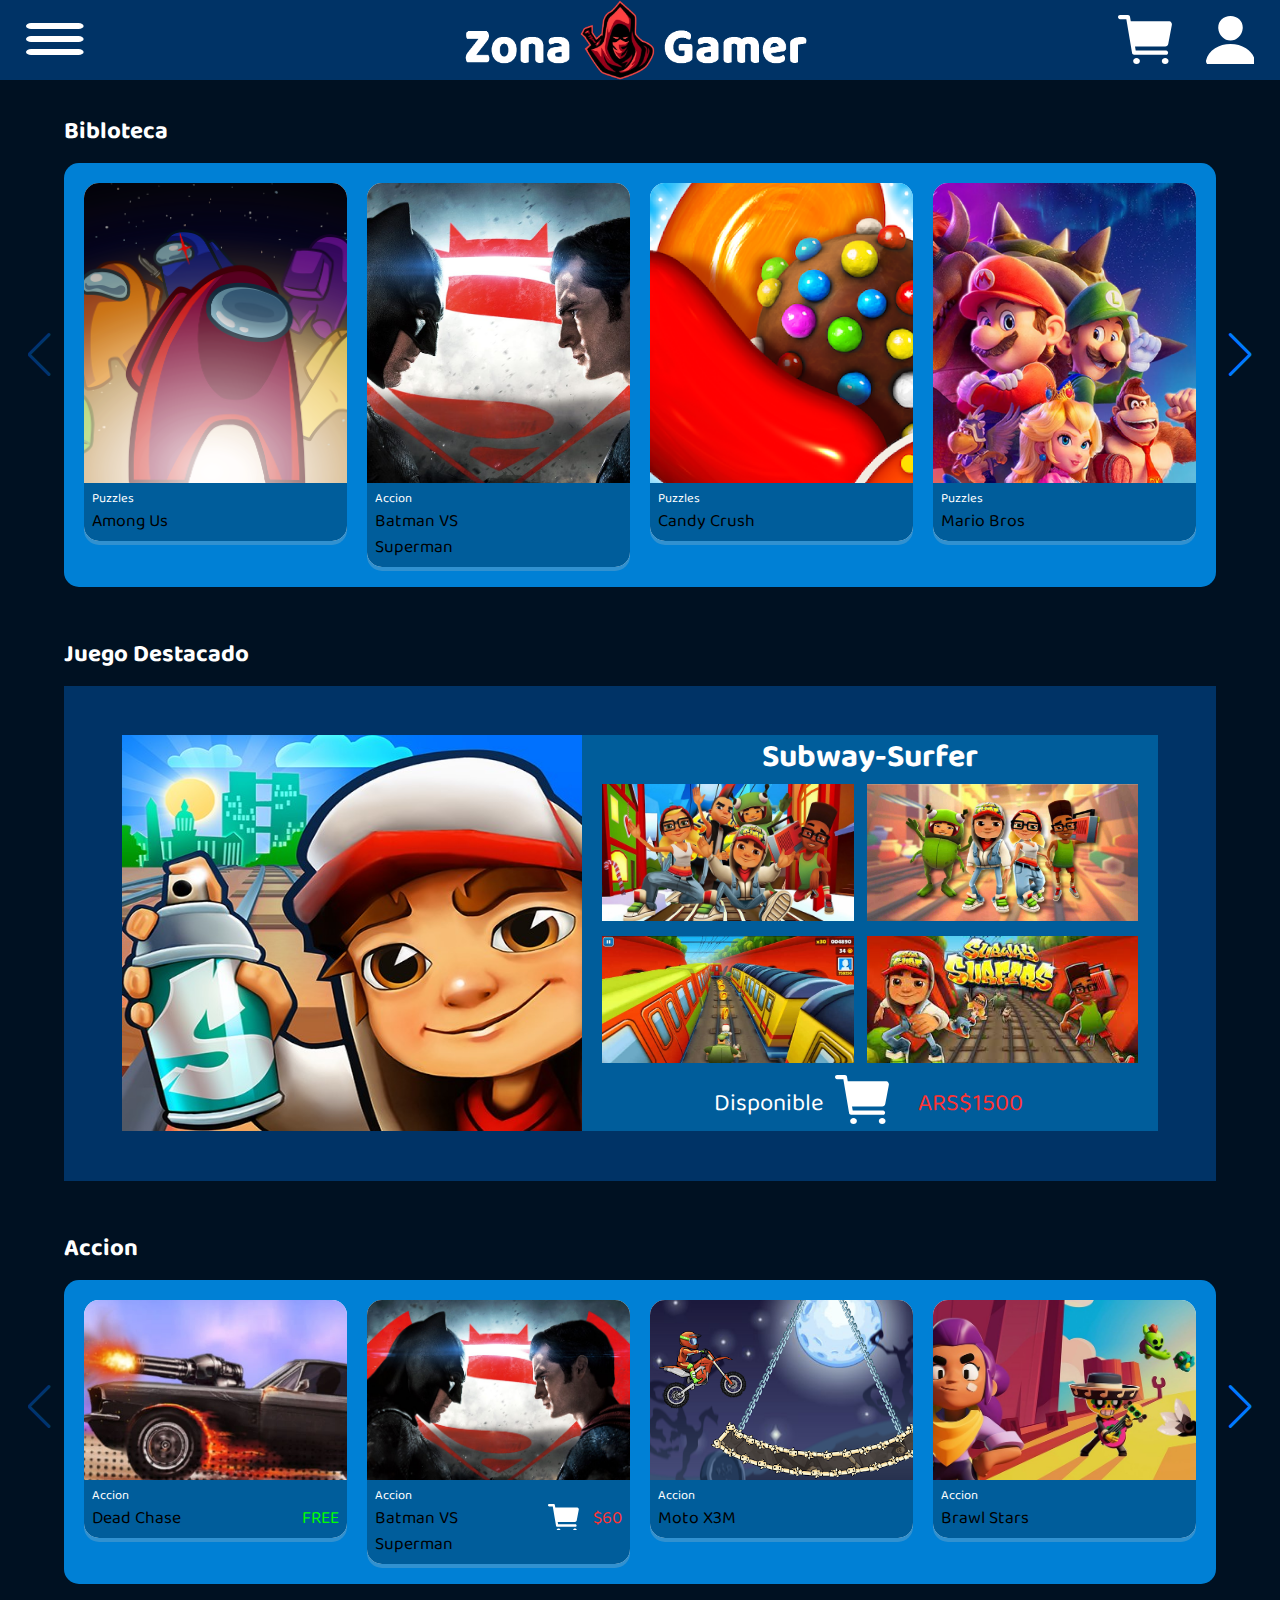
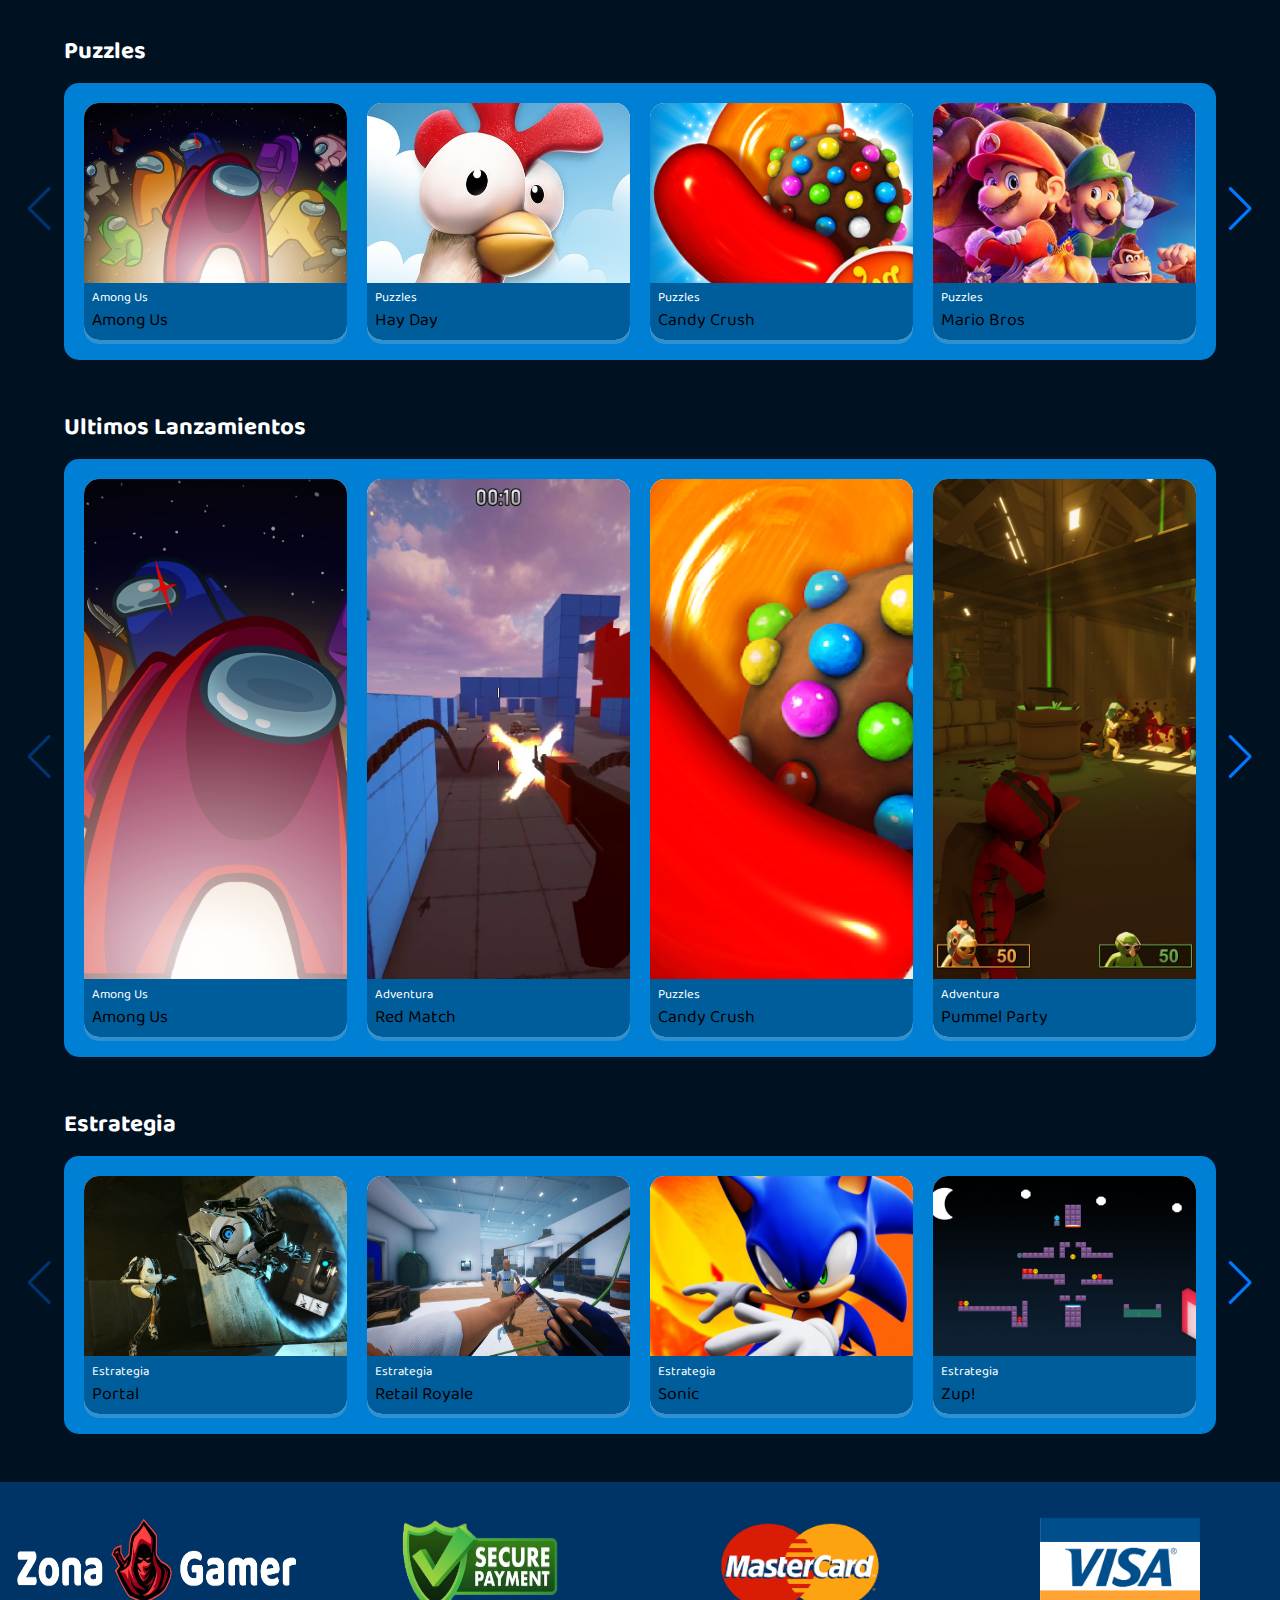
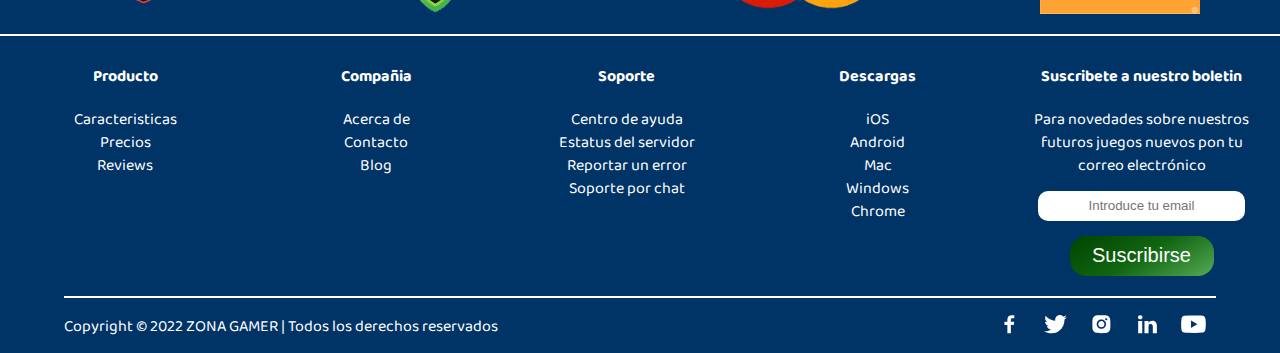
==== commit 51203d78: "imagenes agregadas" ====
--- a/index.html
+++ b/index.html
@@ -231,21 +231,21 @@
             <img src="./images/amongUs.png" alt="amongUs" />
             <div class="card-descripcion">
               <div class="card-tittle">
+                <p>Puzzles</p>
+              </div>
+              <div class="card-text">
                 <p>Among Us</p>
               </div>
-              <div class="card-text">
-                <p>Among Us</p>
-              </div>
             </div>
           </div>
           <div class="swiper-slide">
             <img src="./images/batmanvssuperman.jpg" alt="amongUs" />
             <div class="card-descripcion">
               <div class="card-tittle">
-                <p>Nombre juego</p>
-              </div>
-              <div class="card-text">
-                <p>Nombre juego Grande</p>
+                <p>Accion</p>
+              </div>
+              <div class="card-text">
+                <p>Batman VS Superman</p>
               </div>
             </div>
           </div>
@@ -253,10 +253,10 @@
             <img src="./images/CandyCrush.png" alt="amongUs" />
             <div class="card-descripcion">
               <div class="card-tittle">
-                <p>Nombre juego</p>
-              </div>
-              <div class="card-text">
-                <p>Nombre juego Grande</p>
+                <p>Puzzles</p>
+              </div>
+              <div class="card-text">
+                <p>Candy Crush</p>
               </div>
             </div>
           </div>
@@ -264,10 +264,10 @@
             <img src="./images/MarioBros.png" alt="amongUs" />
             <div class="card-descripcion">
               <div class="card-tittle">
-                <p>Nombre juego</p>
-              </div>
-              <div class="card-text">
-                <p>Nombre juego Grande</p>
+                <p>Puzzles</p>
+              </div>
+              <div class="card-text">
+                <p>Mario Bros</p>
               </div>
             </div>
           </div>
@@ -275,10 +275,10 @@
             <img src="./images/subway.png" alt="amongUs" />
             <div class="card-descripcion">
               <div class="card-tittle">
-                <p>Nombre juego</p>
-              </div>
-              <div class="card-text">
-                <p>Nombre juego Grande</p>
+                <p>Puzzles</p>
+              </div>
+              <div class="card-text">
+                <p>Subway Surfer</p>
               </div>
             </div>
           </div>
@@ -286,10 +286,10 @@
             <img src="./images/FyA.png" alt="amongUs" />
             <div class="card-descripcion">
               <div class="card-tittle">
-                <p>Nombre juego</p>
-              </div>
-              <div class="card-text">
-                <p>Nombre juego Grande</p>
+                <p>Puzzles</p>
+              </div>
+              <div class="card-text">
+                <p>Agua VS Fuego</p>
               </div>
             </div>
           </div>
@@ -415,75 +415,53 @@
             </div>
           </div>
           <div class="swiper-slide">
-            <img src="./images/MarioBros.png" alt="amongUs" />
-            <div class="card-descripcion">
-              <div class="card-tittle">
-                <p>Nombre juego</p>
-              </div>
-              <div class="card-text">
-                <p>Nombre juego Grande</p>
-              </div>
-            </div>
-          </div>
-          <div class="swiper-slide">
-            <img src="./images/subway.png" alt="amongUs" />
-            <div class="card-descripcion">
-              <div class="card-tittle">
-                <p>Nombre juego</p>
-              </div>
-              <div class="card-text">
-                <p>Nombre juego Grande</p>
-              </div>
-            </div>
-          </div>
-          <div class="swiper-slide">
-            <img src="./images/FyA.png" alt="amongUs" />
-            <div class="card-descripcion">
-              <div class="card-tittle">
-                <p>Nombre juego</p>
-              </div>
-              <div class="card-text">
-                <p>Nombre juego Grande</p>
-              </div>
-            </div>
-          </div>
-          <div class="swiper-slide">
-            <img src="./images/amongUs.png" alt="amongUs" />
-            <div class="card-descripcion">
-              <div class="card-tittle">
-                <p>Among Us</p>
-              </div>
-              <div class="card-text">
-                <p>Among Us</p>
-              </div>
-            </div>
-          </div>
-          <div class="swiper-slide">
-            <img src="./images/amongUs.png" alt="amongUs" />
-            <div class="card-descripcion">
-              <div class="card-tittle">
-                <p>Nombre juego</p>
-              </div>
-              <div class="card-text">
-                <p>Nombre juego Grande</p>
-              </div>
-            </div>
-          </div>
-          <div class="swiper-slide">
-            <img src="./images/amongUs.png" alt="amongUs" />
-            <div class="card-descripcion">
-              <div class="card-tittle">
-                <p>Nombre juego</p>
-              </div>
-              <div class="card-text">
-                <p>Nombre juego Grande</p>
+            <img src="./images/brawl_stars.jpg" alt="amongUs" />
+            <div class="card-descripcion">
+              <div class="card-tittle">
+                <p>Accion</p>
+              </div>
+              <div class="card-text">
+                <p>Brawl Stars</p>
+              </div>
+            </div>
+          </div>
+          <div class="swiper-slide">
+            <img src="./images/clash_of_orcs.jpg" alt="amongUs" />
+            <div class="card-descripcion">
+              <div class="card-tittle">
+                <p>Accion</p>
+              </div>
+              <div class="card-text">
+                <p>Clash of Orcs</p>
+              </div>
+            </div>
+          </div>
+          <div class="swiper-slide">
+            <img src="./images/boom_beach.png" alt="amongUs" />
+            <div class="card-descripcion">
+              <div class="card-tittle">
+                <p>Accion</p>
+              </div>
+              <div class="card-text">
+                <p>Boom Beach</p>
+              </div>
+            </div>
+          </div>
+          <div class="swiper-slide">
+            <img src="./images/clash_royale.jpg" alt="amongUs" />
+            <div class="card-descripcion">
+              <div class="card-tittle">
+                <p>Accion</p>
+              </div>
+              <div class="card-text">
+                <p>Clash Royale</p>
               </div>
             </div>
           </div>
         </div>
       </div>
     </div>
-    <h2 class="tipoDeJuego">Articulo</h2>
+    <h2 class="tipoDeJuego">Puzzles</h2>
     <div class="main">
       <div class="swiper-container mySwiper" id="swiper2" data-swiper="2">
         <div class="swiper-button-next"></div>
@@ -501,13 +479,13 @@
             </div>
           </div>
           <div class="swiper-slide">
-            <img src="./images/batmanvssuperman.jpg" alt="amongUs" />
-            <div class="card-descripcion">
-              <div class="card-tittle">
-                <p>Nombre juego</p>
-              </div>
-              <div class="card-text">
-                <p>Nombre juego Grande</p>
+            <img src="./images/hay_hay.jpg" alt="amongUs" />
+            <div class="card-descripcion">
+              <div class="card-tittle">
+                <p>Puzzles</p>
+              </div>
+              <div class="card-text">
+                <p>Hay Day</p>
               </div>
             </div>
           </div>
@@ -515,10 +493,10 @@
             <img src="./images/CandyCrush.png" alt="amongUs" />
             <div class="card-descripcion">
               <div class="card-tittle">
-                <p>Nombre juego</p>
-              </div>
-              <div class="card-text">
-                <p>Nombre juego Grande</p>
+                <p>Puzzles</p>
+              </div>
+              <div class="card-text">
+                <p>Candy Crush</p>
               </div>
             </div>
           </div>
@@ -526,10 +504,10 @@
             <img src="./images/MarioBros.png" alt="amongUs" />
             <div class="card-descripcion">
               <div class="card-tittle">
-                <p>Nombre juego</p>
-              </div>
-              <div class="card-text">
-                <p>Nombre juego Grande</p>
+                <p>Puzzles</p>
+              </div>
+              <div class="card-text">
+                <p>Mario Bros</p>
               </div>
             </div>
           </div>
@@ -537,10 +515,10 @@
             <img src="./images/subway.png" alt="amongUs" />
             <div class="card-descripcion">
               <div class="card-tittle">
-                <p>Nombre juego</p>
-              </div>
-              <div class="card-text">
-                <p>Nombre juego Grande</p>
+                <p>Puzzles</p>
+              </div>
+              <div class="card-text">
+                <p>Subway Surfer</p>
               </div>
             </div>
           </div>
@@ -548,46 +526,25 @@
             <img src="./images/FyA.png" alt="amongUs" />
             <div class="card-descripcion">
               <div class="card-tittle">
-                <p>Nombre juego</p>
-              </div>
-              <div class="card-text">
-                <p>Nombre juego Grande</p>
-              </div>
-            </div>
-          </div>
-          <div class="swiper-slide">
-            <img src="./images/amongUs.png" alt="amongUs" />
-            <div class="card-descripcion">
-              <div class="card-tittle">
-                <p>Among Us</p>
-              </div>
-              <div class="card-text">
-                <p>Among Us</p>
-              </div>
-            </div>
-          </div>
-          <div class="swiper-slide">
-            <img src="./images/amongUs.png" alt="amongUs" />
-            <div class="card-descripcion">
-              <div class="card-tittle">
-                <p>Nombre juego</p>
-              </div>
-              <div class="card-text">
-                <p>Nombre juego Grande</p>
-              </div>
-            </div>
-          </div>
-          <div class="swiper-slide">
-            <img src="./images/amongUs.png" alt="amongUs" />
-            <div class="card-descripcion">
-              <div class="card-tittle">
-                <p>Nombre juego</p>
-              </div>
-              <div class="card-text">
-                <p>Nombre juego Grande</p>
-              </div>
-            </div>
-          </div>
+                <p>Puzzles</p>
+              </div>
+              <div class="card-text">
+                <p>Fuego y Agua</p>
+              </div>
+            </div>
+          </div>
+          <div class="swiper-slide">
+            <img src="./images/hollow_night.jpg" alt="amongUs" />
+            <div class="card-descripcion">
+              <div class="card-tittle">
+                <p>Puzzles</p>
+              </div>
+              <div class="card-text">
+                <p>Hollow night</p>
+              </div>
+            </div>
+          </div>
+         
         </div>
       </div>
     </div>
@@ -612,13 +569,13 @@
             </div>
           </div>
           <div class="swiper-slide">
-            <img src="./images/batmanvssuperman.jpg" alt="amongUs" />
-            <div class="card-descripcion">
-              <div class="card-tittle">
-                <p>Nombre juego</p>
-              </div>
-              <div class="card-text">
-                <p>Nombre juego Grande</p>
+            <img src="./images/redmatch.jpg" alt="amongUs" />
+            <div class="card-descripcion">
+              <div class="card-tittle">
+                <p>Adventura</p>
+              </div>
+              <div class="card-text">
+                <p>Red Match</p>
               </div>
             </div>
           </div>
@@ -626,21 +583,21 @@
             <img src="./images/CandyCrush.png" alt="amongUs" />
             <div class="card-descripcion">
               <div class="card-tittle">
-                <p>Nombre juego</p>
-              </div>
-              <div class="card-text">
-                <p>Nombre juego Grande</p>
-              </div>
-            </div>
-          </div>
-          <div class="swiper-slide">
-            <img src="./images/MarioBros.png" alt="amongUs" />
-            <div class="card-descripcion">
-              <div class="card-tittle">
-                <p>Nombre juego</p>
-              </div>
-              <div class="card-text">
-                <p>Nombre juego Grande</p>
+                <p>Puzzles</p>
+              </div>
+              <div class="card-text">
+                <p>Candy Crush</p>
+              </div>
+            </div>
+          </div>
+          <div class="swiper-slide">
+            <img src="./images/pummel_party.jpg" alt="amongUs" />
+            <div class="card-descripcion">
+              <div class="card-tittle">
+                <p>Adventura</p>
+              </div>
+              <div class="card-text">
+                <p>Pummel Party</p>
               </div>
             </div>
           </div>
@@ -648,10 +605,10 @@
             <img src="./images/subway.png" alt="amongUs" />
             <div class="card-descripcion">
               <div class="card-tittle">
-                <p>Nombre juego</p>
-              </div>
-              <div class="card-text">
-                <p>Nombre juego Grande</p>
+                <p>Puzzles</p>
+              </div>
+              <div class="card-text">
+                <p>Subway Surfer</p>
               </div>
             </div>
           </div>
@@ -659,10 +616,10 @@
             <img src="./images/FyA.png" alt="amongUs" />
             <div class="card-descripcion">
               <div class="card-tittle">
-                <p>Nombre juego</p>
-              </div>
-              <div class="card-text">
-                <p>Nombre juego Grande</p>
+                <p>Puzzles</p>
+              </div>
+              <div class="card-text">
+                <p>Agua VS Fuego</p>
               </div>
             </div>
           </div>
@@ -670,111 +627,90 @@
       </div>
     </div>
 
-    <h2 class="tipoDeJuego">Articulo</h2>
+    <h2 class="tipoDeJuego">Estrategia</h2>
     <div class="main">
       <div class="swiper-container mySwiper" id="swiper4" data-swiper="4">
         <div class="swiper-button-next"></div>
         <div class="swiper-button-prev"></div>
         <div class="swiper-wrapper">
           <div class="swiper-slide">
-            <img src="./images/amongUs.png" alt="amongUs" />
-            <div class="card-descripcion">
-              <div class="card-tittle">
-                <p>Among Us</p>
-              </div>
-              <div class="card-text">
-                <p>Among Us</p>
-              </div>
-            </div>
-          </div>
-          <div class="swiper-slide">
-            <img src="./images/batmanvssuperman.jpg" alt="amongUs" />
-            <div class="card-descripcion">
-              <div class="card-tittle">
-                <p>Nombre juego</p>
-              </div>
-              <div class="card-text">
-                <p>Nombre juego Grande</p>
-              </div>
-            </div>
-          </div>
-          <div class="swiper-slide">
-            <img src="./images/CandyCrush.png" alt="amongUs" />
-            <div class="card-descripcion">
-              <div class="card-tittle">
-                <p>Nombre juego</p>
-              </div>
-              <div class="card-text">
-                <p>Nombre juego Grande</p>
-              </div>
-            </div>
-          </div>
-          <div class="swiper-slide">
-            <img src="./images/MarioBros.png" alt="amongUs" />
-            <div class="card-descripcion">
-              <div class="card-tittle">
-                <p>Nombre juego</p>
-              </div>
-              <div class="card-text">
-                <p>Nombre juego Grande</p>
-              </div>
-            </div>
-          </div>
-          <div class="swiper-slide">
-            <img src="./images/subway.png" alt="amongUs" />
-            <div class="card-descripcion">
-              <div class="card-tittle">
-                <p>Nombre juego</p>
-              </div>
-              <div class="card-text">
-                <p>Nombre juego Grande</p>
-              </div>
-            </div>
-          </div>
-          <div class="swiper-slide">
-            <img src="./images/FyA.png" alt="amongUs" />
-            <div class="card-descripcion">
-              <div class="card-tittle">
-                <p>Nombre juego</p>
-              </div>
-              <div class="card-text">
-                <p>Nombre juego Grande</p>
-              </div>
-            </div>
-          </div>
-          <div class="swiper-slide">
-            <img src="./images/amongUs.png" alt="amongUs" />
-            <div class="card-descripcion">
-              <div class="card-tittle">
-                <p>Among Us</p>
-              </div>
-              <div class="card-text">
-                <p>Among Us</p>
-              </div>
-            </div>
-          </div>
-          <div class="swiper-slide">
-            <img src="./images/amongUs.png" alt="amongUs" />
-            <div class="card-descripcion">
-              <div class="card-tittle">
-                <p>Nombre juego</p>
-              </div>
-              <div class="card-text">
-                <p>Nombre juego Grande</p>
-              </div>
-            </div>
-          </div>
-          <div class="swiper-slide">
-            <img src="./images/amongUs.png" alt="amongUs" />
-            <div class="card-descripcion">
-              <div class="card-tittle">
-                <p>Nombre juego</p>
-              </div>
-              <div class="card-text">
-                <p>Nombre juego Grande</p>
-              </div>
-            </div>
-          </div>
+            <img src="./images/portal.jpeg" alt="amongUs" />
+            <div class="card-descripcion">
+              <div class="card-tittle">
+                <p>Estrategia</p>
+              </div>
+              <div class="card-text">
+                <p>Portal</p>
+              </div>
+            </div>
+          </div>
+          <div class="swiper-slide">
+            <img src="./images/retail_royale.jpg" alt="amongUs" />
+            <div class="card-descripcion">
+              <div class="card-tittle">
+                <p>Estrategia</p>
+              </div>
+              <div class="card-text">
+                <p>Retail Royale</p>
+              </div>
+            </div>
+          </div>
+          <div class="swiper-slide">
+            <img src="./images/sonic.png" alt="amongUs" />
+            <div class="card-descripcion">
+              <div class="card-tittle">
+                <p>Estrategia</p>
+              </div>
+              <div class="card-text">
+                <p>Sonic</p>
+              </div>
+            </div>
+          </div>
+          <div class="swiper-slide">
+            <img src="./images/zup.jpg" alt="amongUs" />
+            <div class="card-descripcion">
+              <div class="card-tittle">
+                <p>Estrategia</p>
+              </div>
+              <div class="card-text">
+                <p>Zup!</p>
+              </div>
+            </div>
+          </div>
+          <div class="swiper-slide">
+            <img src="./images/geometry_dash.png" alt="amongUs" />
+            <div class="card-descripcion">
+              <div class="card-tittle">
+                <p>Estrategia</p>
+              </div>
+              <div class="card-text">
+                <p>Geometry Dash</p>
+              </div>
+            </div>
+          </div>
+          <div class="swiper-slide">
+            <img src="./images/free_fire.png" alt="amongUs" />
+            <div class="card-descripcion">
+              <div class="card-tittle">
+                <p>Estrategia</p>
+              </div>
+              <div class="card-text">
+                <p>Free Fire</p>
+              </div>
+            </div>
+          </div>
+          <div class="swiper-slide">
+            <img src="./images/clash_of_clans.png" alt="amongUs" />
+            <div class="card-descripcion">
+              <div class="card-tittle">
+                <p>Estrategia</p>
+              </div>
+              <div class="card-text">
+                <p>Clash Of Clans</p>
+              </div>
+            </div>
+          </div>
+          
         </div>
       </div>
     </div>
--- a/css/prueba.css
+++ b/css/prueba.css
@@ -1039,6 +1039,12 @@
   }
 }
 @media (min-width: 300px) and (max-width: 515px) {
+  .nav {
+    width: 40%;
+  }
+  .nav-2 {
+    width: 40%;
+  }
   .grid-container {
     grid-template-columns: repeat(3, 1fr);
   }
@@ -1150,4 +1156,10 @@
   .headerDerecha .user {
     width: 36%;
   }
-}
+  .nav {
+    width: 45%;
+  }
+  .nav-2 {
+    width: 45%;
+  }
+}
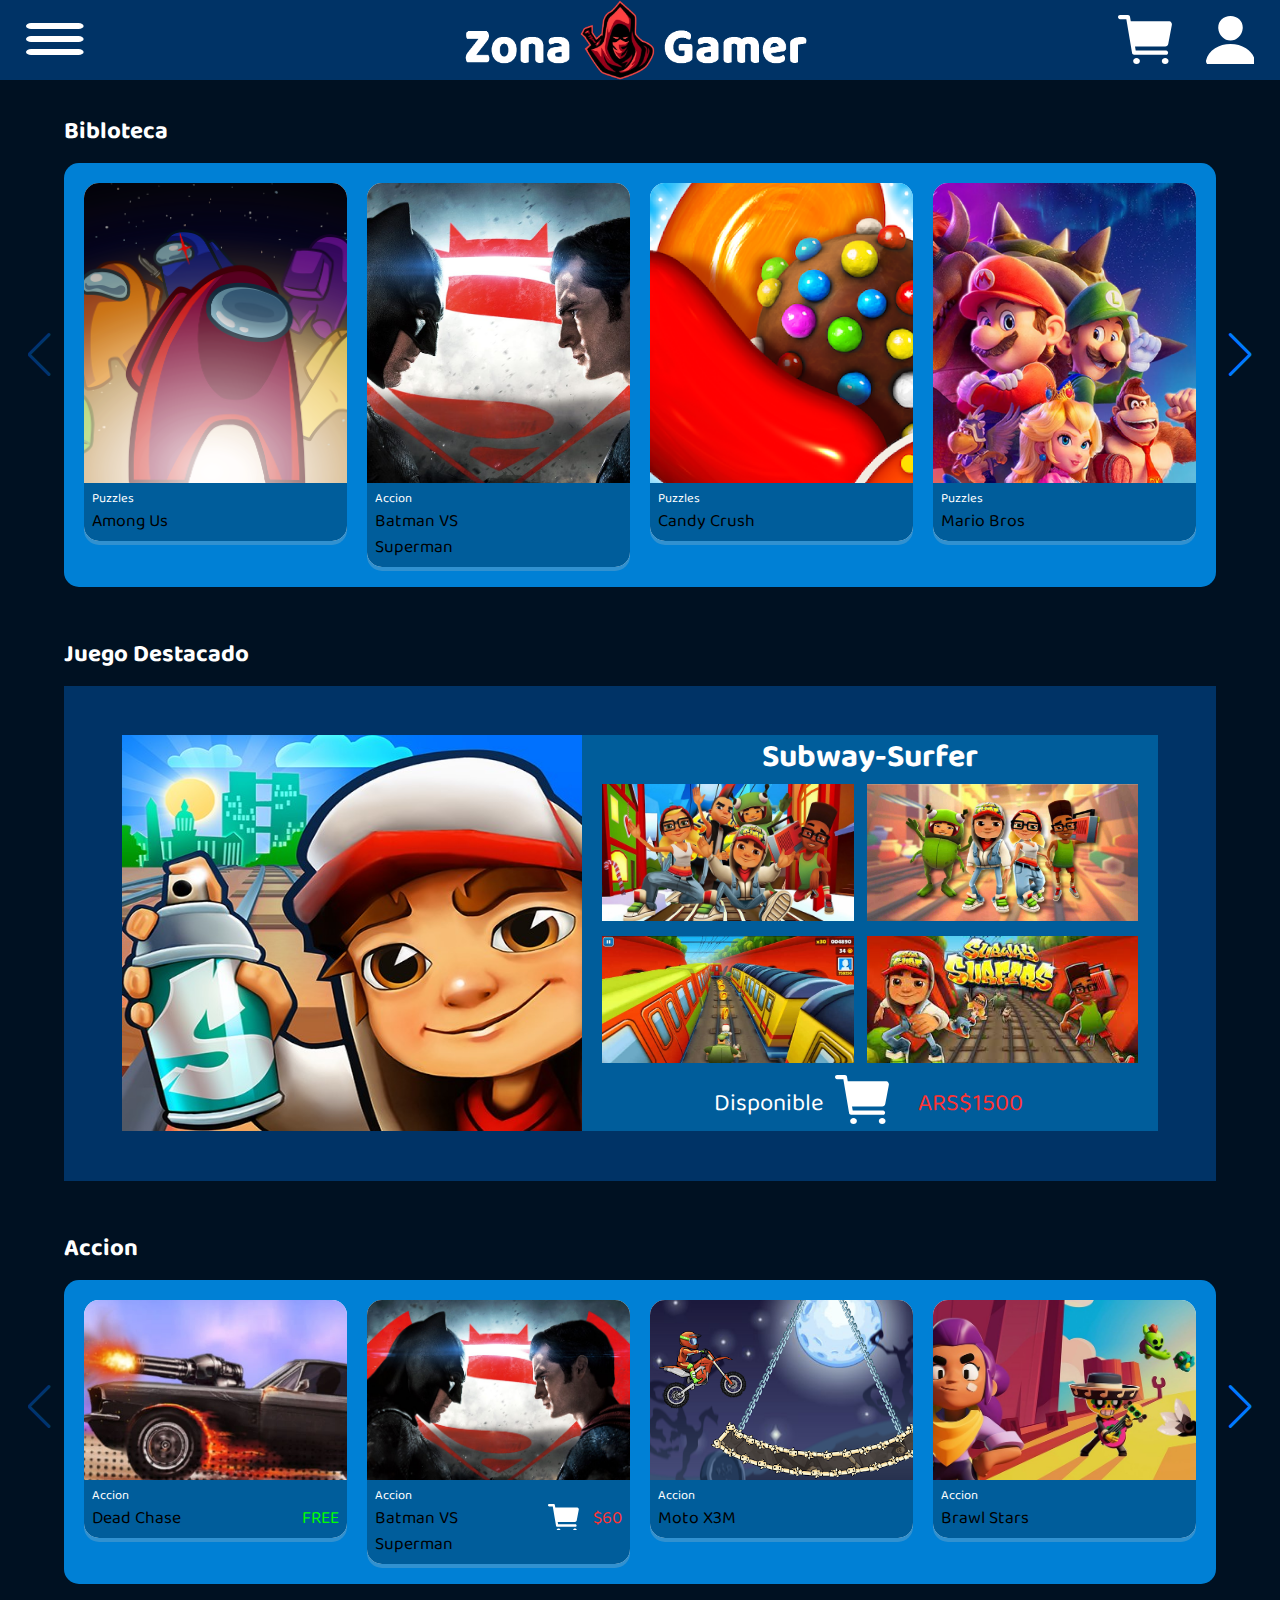
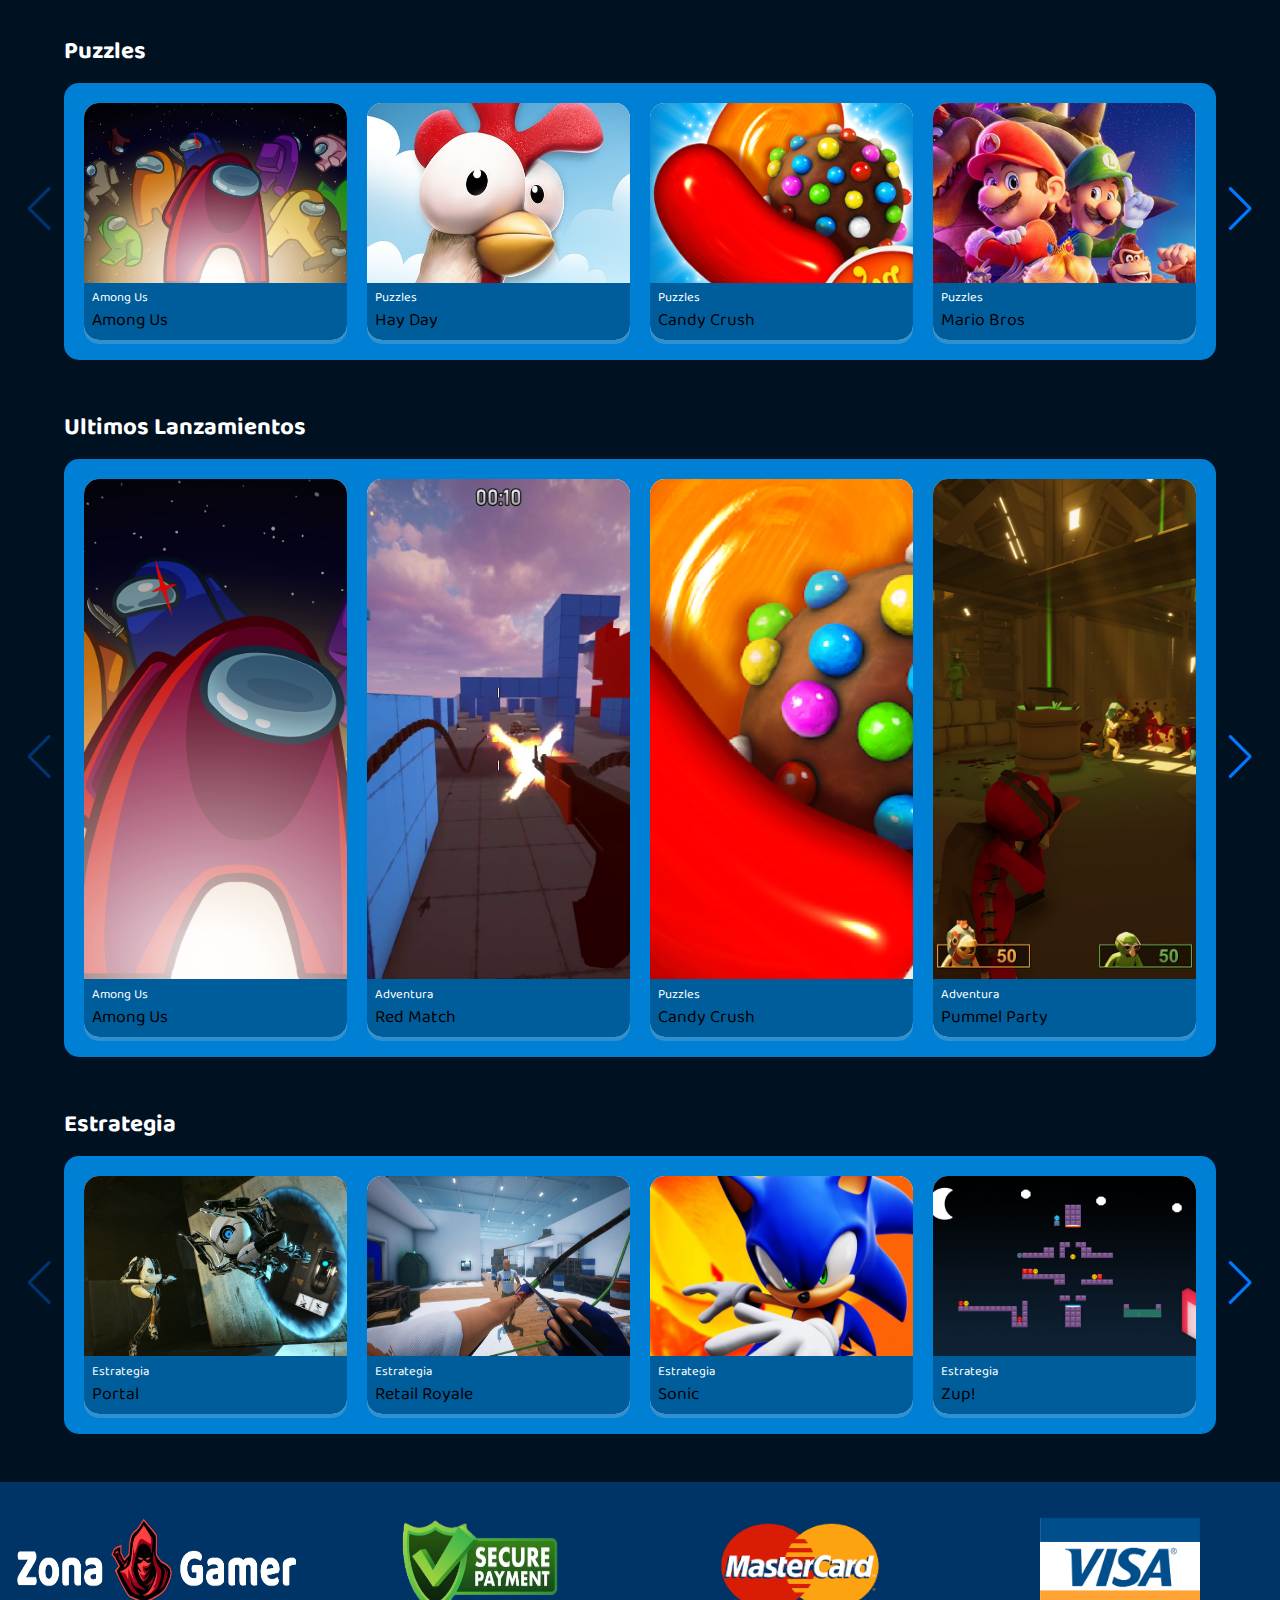
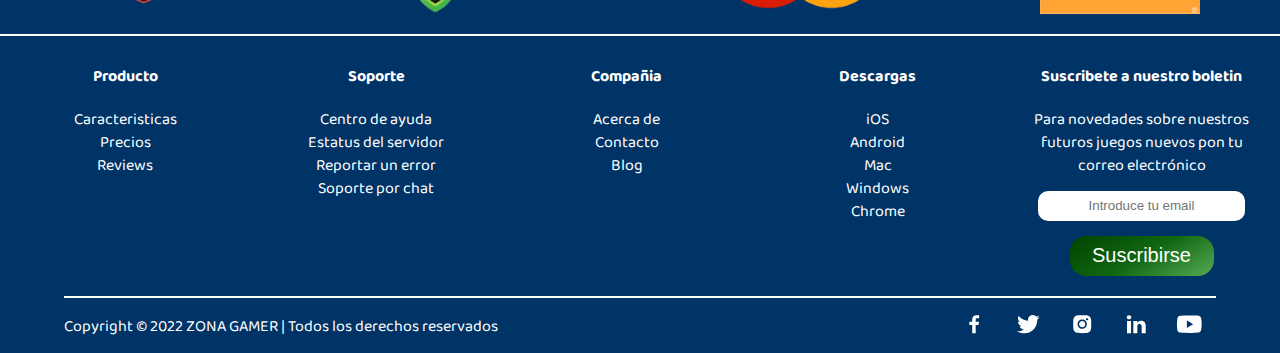
==== commit 94d0e94a: "agrego al index" ====
--- a/index.html
+++ b/index.html
@@ -544,7 +544,6 @@
               </div>
             </div>
           </div>
-         
         </div>
       </div>
     </div>
@@ -710,11 +709,9 @@
               </div>
             </div>
           </div>
-          
         </div>
       </div>
     </div>
-
     <footer>
       <div class="image-container2">
         <img src="./images/zonagamer2.png" />
@@ -730,17 +727,17 @@
           <p>Reviews</p>
         </div>
         <div class="item">
-          <b>Compañia</b>
-          <p>Acerca de</p>
-          <p>Contacto</p>
-          <p>Blog</p>
-        </div>
-        <div class="item">
           <b>Soporte</b>
           <p>Centro de ayuda</p>
           <p>Estatus del servidor</p>
           <p>Reportar un error</p>
           <p>Soporte por chat</p>
+        </div>
+        <div class="item">
+          <b>Compañia</b>
+          <p>Acerca de</p>
+          <p>Contacto</p>
+          <p>Blog</p>
         </div>
         <div class="item">
           <b>Descargas</b>
@@ -762,68 +759,70 @@
       </div>
       <div class="footer-copyright-redes">
         <p>Copyright © 2022 ZONA GAMER | Todos los derechos reservados</p>
-        <svg
-          xmlns="http://www.w3.org/2000/svg"
-          width="20"
-          height="20"
-          viewBox="0 0 11 20"
-          fill="none"
-        >
-          <path
-            d="M7.30509 19.1514V10.9407H10.1998L10.6332 7.74087H7.30501V5.6979C7.30501 4.77147 7.57518 4.14015 8.97063 4.14015L10.7503 4.13936V1.27744C10.4425 1.23851 9.38599 1.15137 8.15701 1.15137C5.59099 1.15137 3.83425 2.64254 3.83425 5.38109V7.74087H0.932129V10.9407H3.83425V19.1513H7.30509V19.1514Z"
-            fill="white"
-          />
-        </svg>
-        <svg
-          xmlns="http://www.w3.org/2000/svg"
-          width="20"
-          height="20"
-          viewBox="0 0 19 16"
-          fill="none"
-        >
-          <path
-            d="M12.8684 0.852851V0.849609H13.7124L14.0207 0.911201C14.2263 0.951187 14.413 1.00359 14.5807 1.06842C14.7484 1.13326 14.9108 1.2089 15.0676 1.29534C15.2245 1.38178 15.3668 1.46986 15.4945 1.55954C15.6211 1.64815 15.7347 1.74216 15.8354 1.84156C15.9349 1.94206 16.0902 1.96799 16.3012 1.91936C16.5122 1.87074 16.7394 1.8032 16.9829 1.71676C17.2263 1.63032 17.4671 1.53307 17.7051 1.42501C17.9432 1.31695 18.0882 1.24834 18.1402 1.21916C18.191 1.18892 18.2181 1.17271 18.2213 1.17054L18.2245 1.16567L18.2408 1.15757L18.257 1.14946L18.2732 1.14136L18.2895 1.13326L18.2927 1.12839L18.2976 1.12515L18.3025 1.12191L18.3057 1.11705L18.3219 1.11219L18.3382 1.10894L18.3349 1.13326L18.33 1.15757L18.3219 1.18188L18.3138 1.20619L18.3057 1.2224L18.2976 1.23861L18.2895 1.26292C18.2841 1.27913 18.2787 1.30074 18.2732 1.32776C18.2678 1.35478 18.2164 1.46282 18.119 1.65193C18.0217 1.84103 17.8999 2.03282 17.7538 2.22732C17.6078 2.42182 17.4768 2.56877 17.3611 2.66819C17.2442 2.76868 17.1668 2.83892 17.129 2.8789C17.0911 2.91996 17.0451 2.95777 16.991 2.99236L16.9098 3.04585L16.8936 3.05395L16.8774 3.06206L16.8741 3.06692L16.8693 3.07016L16.8644 3.0734L16.8611 3.07827L16.8449 3.08637L16.8287 3.09447L16.8255 3.09934L16.8206 3.10258L16.8157 3.10582L16.8125 3.11068L16.8092 3.11554L16.8043 3.11879L16.7995 3.12203L16.7962 3.12689H16.8774L17.3318 3.02964C17.6348 2.96481 17.9243 2.88647 18.2002 2.79462L18.6384 2.64874L18.6871 2.63253L18.7115 2.62443L18.7277 2.61633L18.7439 2.60822L18.7602 2.60012L18.7764 2.59201L18.8088 2.58715L18.8413 2.58391V2.61633L18.8332 2.61957L18.8251 2.62443L18.8218 2.62929L18.817 2.63253L18.8121 2.63578L18.8088 2.64064L18.8056 2.6455L18.8007 2.64874L18.7959 2.65198L18.7926 2.65685L18.7894 2.66171L18.7845 2.66495L18.7764 2.68116L18.7683 2.69737L18.7634 2.70061C18.7612 2.70385 18.6925 2.79569 18.5573 2.97615C18.422 3.15769 18.349 3.24952 18.3382 3.2517C18.3273 3.25494 18.3122 3.27115 18.2927 3.30032C18.2743 3.33057 18.1596 3.45106 17.9486 3.66177C17.7376 3.87248 17.531 4.05994 17.3286 4.2242C17.1252 4.38953 17.0224 4.59267 17.0202 4.83364C17.017 5.07352 17.0045 5.34475 16.9829 5.6473C16.9612 5.94986 16.9207 6.27672 16.8611 6.62791C16.8016 6.97909 16.7097 7.3762 16.5852 7.81922C16.4608 8.26225 16.3093 8.69448 16.1308 9.1159C15.9522 9.53732 15.7656 9.91551 15.5708 10.2505C15.376 10.5855 15.1975 10.8691 15.0352 11.1014C14.8729 11.3337 14.7079 11.5526 14.5401 11.7579C14.3724 11.9632 14.1604 12.1944 13.9039 12.4516C13.6464 12.7077 13.5057 12.8482 13.4819 12.873C13.457 12.8968 13.351 12.9854 13.1638 13.1388C12.9777 13.2933 12.7775 13.4479 12.5632 13.6024C12.3501 13.7558 12.1542 13.8839 11.9757 13.9865C11.7971 14.0892 11.5818 14.2064 11.3297 14.3382C11.0787 14.4712 10.807 14.5943 10.5149 14.7078C10.2227 14.8213 9.91435 14.9266 9.58973 15.0239C9.26511 15.1211 8.95132 15.1968 8.64834 15.2508C8.34538 15.3048 8.00182 15.3507 7.61768 15.3886L7.04149 15.4453V15.4534H5.98648V15.4453L5.84852 15.4372C5.75656 15.4318 5.68081 15.4264 5.62129 15.421C5.56179 15.4156 5.33725 15.3858 4.94771 15.3318C4.55817 15.2778 4.2525 15.2238 4.03067 15.1697C3.80886 15.1157 3.47882 15.0131 3.04059 14.8618C2.60235 14.7105 2.22742 14.5576 1.91579 14.4031C1.60525 14.2496 1.41048 14.1524 1.33148 14.1113C1.25357 14.0713 1.16593 14.0216 1.06854 13.9622L0.922463 13.8731L0.919233 13.8682L0.914347 13.865L0.909478 13.8617L0.906232 13.8569L0.890001 13.8488L0.87377 13.8406L0.87054 13.8358L0.865655 13.8325L0.860786 13.8293L0.857539 13.8244L0.854309 13.8196L0.849424 13.8163H0.841309V13.7839L0.857539 13.7872L0.87377 13.792L0.946809 13.8001C0.995502 13.8055 1.12806 13.8136 1.34446 13.8244C1.56089 13.8353 1.79081 13.8353 2.03428 13.8244C2.27774 13.8136 2.52662 13.7893 2.78089 13.7515C3.03518 13.7137 3.33545 13.6489 3.68171 13.557C4.02797 13.4651 4.3461 13.356 4.63609 13.2296C4.925 13.1021 5.13058 13.007 5.25287 12.9443C5.37405 12.8827 5.55908 12.7682 5.80795 12.6007L6.18125 12.3495L6.1845 12.3446L6.18937 12.3414L6.19426 12.3381L6.19749 12.3333L6.20073 12.3284L6.2056 12.3252L6.21049 12.3219L6.21372 12.3171L6.22995 12.3122L6.24618 12.309L6.24942 12.2927L6.25429 12.2765L6.25918 12.2733L6.26241 12.2684L6.13256 12.2603C6.046 12.2549 5.96214 12.2495 5.88098 12.2441C5.79983 12.2387 5.67269 12.2144 5.49956 12.1712C5.32644 12.128 5.13979 12.0631 4.9396 11.9767C4.73942 11.8902 4.54465 11.7876 4.35529 11.6687C4.16594 11.5499 4.02905 11.451 3.94464 11.3721C3.86133 11.2943 3.75312 11.1841 3.62003 11.0415C3.48802 10.8978 3.37332 10.7502 3.27593 10.599C3.17855 10.4477 3.0855 10.2732 2.99678 10.0754L2.86205 9.78044L2.85393 9.75613L2.84582 9.73182L2.84095 9.71561L2.8377 9.6994L2.86205 9.70264L2.88639 9.7075L3.06493 9.73182C3.18397 9.74803 3.37063 9.75342 3.6249 9.74803C3.87919 9.74263 4.05501 9.73182 4.1524 9.71561C4.24978 9.6994 4.3093 9.68859 4.33094 9.68319L4.3634 9.67509L4.40398 9.66698L4.44455 9.65888L4.4478 9.65402L4.45267 9.65078L4.45756 9.64753L4.46079 9.64267L4.42832 9.63457L4.39586 9.62646L4.3634 9.61836L4.33094 9.61025L4.29848 9.60215C4.27684 9.59675 4.23897 9.58594 4.18486 9.56973C4.13076 9.55352 3.98469 9.49409 3.74663 9.39144C3.50859 9.28879 3.31922 9.18884 3.17855 9.09159C3.03753 8.99405 2.90306 8.88739 2.77602 8.77228C2.64942 8.65558 2.51039 8.50538 2.35889 8.32169C2.20741 8.138 2.07216 7.92458 1.95312 7.68145C1.8341 7.43833 1.74483 7.20601 1.68531 6.98449C1.62603 6.76427 1.58692 6.53913 1.56847 6.31184L1.53923 5.97147L1.55547 5.97471L1.5717 5.97957L1.58793 5.98767L1.60416 5.99578L1.62039 6.00388L1.63662 6.01199L1.8882 6.12545C2.05593 6.20109 2.26422 6.26592 2.51308 6.31995C2.76197 6.37397 2.91074 6.4037 2.95943 6.40909L3.03247 6.4172H3.17855L3.17532 6.41234L3.17043 6.40909L3.16556 6.40585L3.16232 6.40099L3.15909 6.39613L3.1542 6.39289L3.14933 6.38964L3.14609 6.38478L3.12986 6.37668L3.11363 6.36857L3.1104 6.36371L3.10551 6.36047L3.10064 6.35723L3.0974 6.35236L3.08116 6.34426L3.06493 6.33616L3.0617 6.33129C3.05846 6.32912 3.01192 6.29455 2.9221 6.22756C2.83337 6.15948 2.74032 6.07142 2.64293 5.96336C2.54555 5.8553 2.44816 5.74184 2.35078 5.62299C2.25321 5.50386 2.16631 5.3764 2.09108 5.24209C2.01535 5.10702 1.93527 4.9352 1.85087 4.72666C1.76755 4.51919 1.70425 4.3101 1.66097 4.0994C1.61769 3.88869 1.59335 3.68068 1.58793 3.47537C1.58252 3.27006 1.58793 3.09447 1.60416 2.9486C1.62039 2.80272 1.65285 2.63793 1.70154 2.45424C1.75024 2.27055 1.82058 2.07605 1.91254 1.87074L2.05051 1.56278L2.05862 1.53847L2.06674 1.51415L2.07162 1.51091L2.07485 1.50605L2.0781 1.50119L2.08297 1.49795L2.08785 1.50119L2.09108 1.50605L2.09433 1.51091L2.0992 1.51415L2.10408 1.5174L2.10731 1.52226L2.11056 1.52712L2.11543 1.53036L2.12354 1.54657L2.13166 1.56278L2.13655 1.56602L2.13978 1.57088L2.35889 1.81401C2.50497 1.97609 2.6781 2.15709 2.87828 2.35699C3.07847 2.55689 3.18938 2.66062 3.21101 2.66819C3.23266 2.67683 3.2597 2.70168 3.29217 2.74275C3.32463 2.78274 3.43284 2.87837 3.61678 3.02964C3.80074 3.18091 4.04149 3.35652 4.33905 3.55641C4.63663 3.75631 4.96665 3.95352 5.32914 4.14802C5.69163 4.34252 6.08118 4.51811 6.49776 4.67479C6.91435 4.83148 7.20651 4.93413 7.37422 4.98275C7.54195 5.03138 7.82868 5.09351 8.23446 5.16915C8.64023 5.24479 8.94592 5.29342 9.1515 5.31503C9.35709 5.33663 9.49777 5.34906 9.5735 5.35231L9.68712 5.35555L9.68389 5.33123L9.679 5.30692L9.64654 5.10432C9.6249 4.96925 9.61408 4.78015 9.61408 4.53702C9.61408 4.2939 9.63302 4.06969 9.67088 3.86437C9.70877 3.65906 9.76558 3.45106 9.84131 3.24035C9.91706 3.02964 9.99118 2.86052 10.0637 2.73303C10.1373 2.6066 10.2336 2.46235 10.3526 2.30026C10.4716 2.13818 10.6258 1.9707 10.8152 1.7978C11.0045 1.62491 11.2209 1.47093 11.4644 1.33586C11.7079 1.2008 11.9324 1.09813 12.138 1.0279C12.3436 0.957671 12.5167 0.911736 12.6574 0.89013C12.798 0.868525 12.8684 0.856093 12.8684 0.852851V0.852851Z"
-            fill="white"
-          />
-        </svg>
-        <svg
-          xmlns="http://www.w3.org/2000/svg"
-          width="20"
-          height="20"
-          viewBox="0 0 19 20"
-          fill="none"
-        >
-          <path
-            fill-rule="evenodd"
-            clip-rule="evenodd"
-            d="M0.841309 10.1514C0.841309 6.55623 0.841309 4.75866 1.698 3.46392C2.08055 2.88576 2.5757 2.39061 3.15386 2.00806C4.4486 1.15137 6.24617 1.15137 9.84131 1.15137C13.4364 1.15137 15.234 1.15137 16.5288 2.00806C17.1069 2.39061 17.6021 2.88576 17.9846 3.46392C18.8413 4.75866 18.8413 6.55623 18.8413 10.1514C18.8413 13.7465 18.8413 15.5441 17.9846 16.8388C17.6021 17.417 17.1069 17.9121 16.5288 18.2947C15.234 19.1514 13.4364 19.1514 9.84131 19.1514C6.24617 19.1514 4.4486 19.1514 3.15386 18.2947C2.5757 17.9121 2.08055 17.417 1.698 16.8388C0.841309 15.5441 0.841309 13.7465 0.841309 10.1514ZM14.5006 10.1516C14.5006 12.7249 12.4145 14.811 9.84115 14.811C7.26783 14.811 5.18174 12.7249 5.18174 10.1516C5.18174 7.57827 7.26783 5.49219 9.84115 5.49219C12.4145 5.49219 14.5006 7.57827 14.5006 10.1516ZM9.84115 13.2346C11.5438 13.2346 12.9242 11.8543 12.9242 10.1516C12.9242 8.4489 11.5438 7.06859 9.84115 7.06859C8.13845 7.06859 6.75814 8.4489 6.75814 10.1516C6.75814 11.8543 8.13845 13.2346 9.84115 13.2346ZM14.6846 6.35292C15.2892 6.35292 15.7794 5.86275 15.7794 5.25809C15.7794 4.65344 15.2892 4.16327 14.6846 4.16327C14.0799 4.16327 13.5898 4.65344 13.5898 5.25809C13.5898 5.86275 14.0799 6.35292 14.6846 6.35292Z"
-            fill="white"
-          />
-        </svg>
-        <svg
-          xmlns="http://www.w3.org/2000/svg"
-          width="20"
-          height="20"
-          viewBox="0 0 19 19"
-          fill="none"
-        >
-          <path
-            d="M0.841309 3.07142C0.841309 2.49421 1.04402 2.01802 1.44942 1.64285C1.85482 1.26766 2.38185 1.08008 3.0305 1.08008C3.66757 1.08008 4.183 1.26477 4.57683 1.63419C4.98223 2.01514 5.18494 2.51152 5.18494 3.12337C5.18494 3.67748 4.98803 4.13923 4.5942 4.50865C4.1888 4.8896 3.65598 5.08008 2.99575 5.08008H2.97837C2.3413 5.08008 1.82587 4.8896 1.43204 4.50865C1.03821 4.1277 0.841309 3.64861 0.841309 3.07142ZM1.06718 18.2229V6.65583H4.92432V18.2229H1.06718ZM7.06139 18.2229H10.9185V11.7641C10.9185 11.36 10.9649 11.0483 11.0575 10.829C11.2197 10.4365 11.4658 10.1046 11.7959 9.83332C12.1261 9.56203 12.5401 9.4264 13.0382 9.4264C14.3355 9.4264 14.9842 10.298 14.9842 12.0411V18.2229H18.8413V11.5909C18.8413 9.88238 18.4359 8.58657 17.6251 7.70345C16.8143 6.82034 15.7429 6.37878 14.4108 6.37878C12.9166 6.37878 11.7525 7.01947 10.9185 8.30085V8.33549H10.9012L10.9185 8.30085V6.65583H7.06139C7.08455 7.02524 7.09613 8.17386 7.09613 10.1017C7.09613 12.0296 7.08455 14.7366 7.06139 18.2229Z"
-            fill="white"
-          />
-        </svg>
-        <svg
-          xmlns="http://www.w3.org/2000/svg"
-          width="20"
-          height="20"
-          viewBox="0 0 21 16"
-          fill="none"
-        >
-          <path
-            d="M11.2801 15.131L7.21787 15.0551C5.90262 15.0287 4.5841 15.0815 3.29464 14.8074C1.33308 14.3979 1.19411 12.39 1.0487 10.7057C0.84834 8.3379 0.925907 5.92708 1.30402 3.57901C1.51747 2.26149 2.3575 1.47532 3.65658 1.38977C8.04193 1.0793 12.4564 1.11609 16.8321 1.26094C17.2942 1.27422 17.7595 1.34679 18.2152 1.4294C20.4645 1.83232 20.5193 4.10772 20.6651 6.02318C20.8106 7.9584 20.7492 9.90355 20.4712 11.8256C20.2483 13.417 19.8216 14.7515 18.0213 14.8804C15.7655 15.0488 13.5615 15.1845 11.2994 15.1413C11.2995 15.131 11.2865 15.131 11.2801 15.131ZM8.89189 11.1021C10.5918 10.1047 12.2593 9.12387 13.9494 8.13315C12.2464 7.13574 10.5821 6.15495 8.89189 5.16423V11.1021Z"
-            fill="white"
-          />
-        </svg>
+        <div class="redes">
+          <svg
+            xmlns="http://www.w3.org/2000/svg"
+            width="20"
+            height="20"
+            viewBox="0 0 11 20"
+            fill="none"
+          >
+            <path
+              d="M7.30509 19.1514V10.9407H10.1998L10.6332 7.74087H7.30501V5.6979C7.30501 4.77147 7.57518 4.14015 8.97063 4.14015L10.7503 4.13936V1.27744C10.4425 1.23851 9.38599 1.15137 8.15701 1.15137C5.59099 1.15137 3.83425 2.64254 3.83425 5.38109V7.74087H0.932129V10.9407H3.83425V19.1513H7.30509V19.1514Z"
+              fill="white"
+            />
+          </svg>
+          <svg
+            xmlns="http://www.w3.org/2000/svg"
+            width="20"
+            height="20"
+            viewBox="0 0 19 16"
+            fill="none"
+          >
+            <path
+              d="M12.8684 0.852851V0.849609H13.7124L14.0207 0.911201C14.2263 0.951187 14.413 1.00359 14.5807 1.06842C14.7484 1.13326 14.9108 1.2089 15.0676 1.29534C15.2245 1.38178 15.3668 1.46986 15.4945 1.55954C15.6211 1.64815 15.7347 1.74216 15.8354 1.84156C15.9349 1.94206 16.0902 1.96799 16.3012 1.91936C16.5122 1.87074 16.7394 1.8032 16.9829 1.71676C17.2263 1.63032 17.4671 1.53307 17.7051 1.42501C17.9432 1.31695 18.0882 1.24834 18.1402 1.21916C18.191 1.18892 18.2181 1.17271 18.2213 1.17054L18.2245 1.16567L18.2408 1.15757L18.257 1.14946L18.2732 1.14136L18.2895 1.13326L18.2927 1.12839L18.2976 1.12515L18.3025 1.12191L18.3057 1.11705L18.3219 1.11219L18.3382 1.10894L18.3349 1.13326L18.33 1.15757L18.3219 1.18188L18.3138 1.20619L18.3057 1.2224L18.2976 1.23861L18.2895 1.26292C18.2841 1.27913 18.2787 1.30074 18.2732 1.32776C18.2678 1.35478 18.2164 1.46282 18.119 1.65193C18.0217 1.84103 17.8999 2.03282 17.7538 2.22732C17.6078 2.42182 17.4768 2.56877 17.3611 2.66819C17.2442 2.76868 17.1668 2.83892 17.129 2.8789C17.0911 2.91996 17.0451 2.95777 16.991 2.99236L16.9098 3.04585L16.8936 3.05395L16.8774 3.06206L16.8741 3.06692L16.8693 3.07016L16.8644 3.0734L16.8611 3.07827L16.8449 3.08637L16.8287 3.09447L16.8255 3.09934L16.8206 3.10258L16.8157 3.10582L16.8125 3.11068L16.8092 3.11554L16.8043 3.11879L16.7995 3.12203L16.7962 3.12689H16.8774L17.3318 3.02964C17.6348 2.96481 17.9243 2.88647 18.2002 2.79462L18.6384 2.64874L18.6871 2.63253L18.7115 2.62443L18.7277 2.61633L18.7439 2.60822L18.7602 2.60012L18.7764 2.59201L18.8088 2.58715L18.8413 2.58391V2.61633L18.8332 2.61957L18.8251 2.62443L18.8218 2.62929L18.817 2.63253L18.8121 2.63578L18.8088 2.64064L18.8056 2.6455L18.8007 2.64874L18.7959 2.65198L18.7926 2.65685L18.7894 2.66171L18.7845 2.66495L18.7764 2.68116L18.7683 2.69737L18.7634 2.70061C18.7612 2.70385 18.6925 2.79569 18.5573 2.97615C18.422 3.15769 18.349 3.24952 18.3382 3.2517C18.3273 3.25494 18.3122 3.27115 18.2927 3.30032C18.2743 3.33057 18.1596 3.45106 17.9486 3.66177C17.7376 3.87248 17.531 4.05994 17.3286 4.2242C17.1252 4.38953 17.0224 4.59267 17.0202 4.83364C17.017 5.07352 17.0045 5.34475 16.9829 5.6473C16.9612 5.94986 16.9207 6.27672 16.8611 6.62791C16.8016 6.97909 16.7097 7.3762 16.5852 7.81922C16.4608 8.26225 16.3093 8.69448 16.1308 9.1159C15.9522 9.53732 15.7656 9.91551 15.5708 10.2505C15.376 10.5855 15.1975 10.8691 15.0352 11.1014C14.8729 11.3337 14.7079 11.5526 14.5401 11.7579C14.3724 11.9632 14.1604 12.1944 13.9039 12.4516C13.6464 12.7077 13.5057 12.8482 13.4819 12.873C13.457 12.8968 13.351 12.9854 13.1638 13.1388C12.9777 13.2933 12.7775 13.4479 12.5632 13.6024C12.3501 13.7558 12.1542 13.8839 11.9757 13.9865C11.7971 14.0892 11.5818 14.2064 11.3297 14.3382C11.0787 14.4712 10.807 14.5943 10.5149 14.7078C10.2227 14.8213 9.91435 14.9266 9.58973 15.0239C9.26511 15.1211 8.95132 15.1968 8.64834 15.2508C8.34538 15.3048 8.00182 15.3507 7.61768 15.3886L7.04149 15.4453V15.4534H5.98648V15.4453L5.84852 15.4372C5.75656 15.4318 5.68081 15.4264 5.62129 15.421C5.56179 15.4156 5.33725 15.3858 4.94771 15.3318C4.55817 15.2778 4.2525 15.2238 4.03067 15.1697C3.80886 15.1157 3.47882 15.0131 3.04059 14.8618C2.60235 14.7105 2.22742 14.5576 1.91579 14.4031C1.60525 14.2496 1.41048 14.1524 1.33148 14.1113C1.25357 14.0713 1.16593 14.0216 1.06854 13.9622L0.922463 13.8731L0.919233 13.8682L0.914347 13.865L0.909478 13.8617L0.906232 13.8569L0.890001 13.8488L0.87377 13.8406L0.87054 13.8358L0.865655 13.8325L0.860786 13.8293L0.857539 13.8244L0.854309 13.8196L0.849424 13.8163H0.841309V13.7839L0.857539 13.7872L0.87377 13.792L0.946809 13.8001C0.995502 13.8055 1.12806 13.8136 1.34446 13.8244C1.56089 13.8353 1.79081 13.8353 2.03428 13.8244C2.27774 13.8136 2.52662 13.7893 2.78089 13.7515C3.03518 13.7137 3.33545 13.6489 3.68171 13.557C4.02797 13.4651 4.3461 13.356 4.63609 13.2296C4.925 13.1021 5.13058 13.007 5.25287 12.9443C5.37405 12.8827 5.55908 12.7682 5.80795 12.6007L6.18125 12.3495L6.1845 12.3446L6.18937 12.3414L6.19426 12.3381L6.19749 12.3333L6.20073 12.3284L6.2056 12.3252L6.21049 12.3219L6.21372 12.3171L6.22995 12.3122L6.24618 12.309L6.24942 12.2927L6.25429 12.2765L6.25918 12.2733L6.26241 12.2684L6.13256 12.2603C6.046 12.2549 5.96214 12.2495 5.88098 12.2441C5.79983 12.2387 5.67269 12.2144 5.49956 12.1712C5.32644 12.128 5.13979 12.0631 4.9396 11.9767C4.73942 11.8902 4.54465 11.7876 4.35529 11.6687C4.16594 11.5499 4.02905 11.451 3.94464 11.3721C3.86133 11.2943 3.75312 11.1841 3.62003 11.0415C3.48802 10.8978 3.37332 10.7502 3.27593 10.599C3.17855 10.4477 3.0855 10.2732 2.99678 10.0754L2.86205 9.78044L2.85393 9.75613L2.84582 9.73182L2.84095 9.71561L2.8377 9.6994L2.86205 9.70264L2.88639 9.7075L3.06493 9.73182C3.18397 9.74803 3.37063 9.75342 3.6249 9.74803C3.87919 9.74263 4.05501 9.73182 4.1524 9.71561C4.24978 9.6994 4.3093 9.68859 4.33094 9.68319L4.3634 9.67509L4.40398 9.66698L4.44455 9.65888L4.4478 9.65402L4.45267 9.65078L4.45756 9.64753L4.46079 9.64267L4.42832 9.63457L4.39586 9.62646L4.3634 9.61836L4.33094 9.61025L4.29848 9.60215C4.27684 9.59675 4.23897 9.58594 4.18486 9.56973C4.13076 9.55352 3.98469 9.49409 3.74663 9.39144C3.50859 9.28879 3.31922 9.18884 3.17855 9.09159C3.03753 8.99405 2.90306 8.88739 2.77602 8.77228C2.64942 8.65558 2.51039 8.50538 2.35889 8.32169C2.20741 8.138 2.07216 7.92458 1.95312 7.68145C1.8341 7.43833 1.74483 7.20601 1.68531 6.98449C1.62603 6.76427 1.58692 6.53913 1.56847 6.31184L1.53923 5.97147L1.55547 5.97471L1.5717 5.97957L1.58793 5.98767L1.60416 5.99578L1.62039 6.00388L1.63662 6.01199L1.8882 6.12545C2.05593 6.20109 2.26422 6.26592 2.51308 6.31995C2.76197 6.37397 2.91074 6.4037 2.95943 6.40909L3.03247 6.4172H3.17855L3.17532 6.41234L3.17043 6.40909L3.16556 6.40585L3.16232 6.40099L3.15909 6.39613L3.1542 6.39289L3.14933 6.38964L3.14609 6.38478L3.12986 6.37668L3.11363 6.36857L3.1104 6.36371L3.10551 6.36047L3.10064 6.35723L3.0974 6.35236L3.08116 6.34426L3.06493 6.33616L3.0617 6.33129C3.05846 6.32912 3.01192 6.29455 2.9221 6.22756C2.83337 6.15948 2.74032 6.07142 2.64293 5.96336C2.54555 5.8553 2.44816 5.74184 2.35078 5.62299C2.25321 5.50386 2.16631 5.3764 2.09108 5.24209C2.01535 5.10702 1.93527 4.9352 1.85087 4.72666C1.76755 4.51919 1.70425 4.3101 1.66097 4.0994C1.61769 3.88869 1.59335 3.68068 1.58793 3.47537C1.58252 3.27006 1.58793 3.09447 1.60416 2.9486C1.62039 2.80272 1.65285 2.63793 1.70154 2.45424C1.75024 2.27055 1.82058 2.07605 1.91254 1.87074L2.05051 1.56278L2.05862 1.53847L2.06674 1.51415L2.07162 1.51091L2.07485 1.50605L2.0781 1.50119L2.08297 1.49795L2.08785 1.50119L2.09108 1.50605L2.09433 1.51091L2.0992 1.51415L2.10408 1.5174L2.10731 1.52226L2.11056 1.52712L2.11543 1.53036L2.12354 1.54657L2.13166 1.56278L2.13655 1.56602L2.13978 1.57088L2.35889 1.81401C2.50497 1.97609 2.6781 2.15709 2.87828 2.35699C3.07847 2.55689 3.18938 2.66062 3.21101 2.66819C3.23266 2.67683 3.2597 2.70168 3.29217 2.74275C3.32463 2.78274 3.43284 2.87837 3.61678 3.02964C3.80074 3.18091 4.04149 3.35652 4.33905 3.55641C4.63663 3.75631 4.96665 3.95352 5.32914 4.14802C5.69163 4.34252 6.08118 4.51811 6.49776 4.67479C6.91435 4.83148 7.20651 4.93413 7.37422 4.98275C7.54195 5.03138 7.82868 5.09351 8.23446 5.16915C8.64023 5.24479 8.94592 5.29342 9.1515 5.31503C9.35709 5.33663 9.49777 5.34906 9.5735 5.35231L9.68712 5.35555L9.68389 5.33123L9.679 5.30692L9.64654 5.10432C9.6249 4.96925 9.61408 4.78015 9.61408 4.53702C9.61408 4.2939 9.63302 4.06969 9.67088 3.86437C9.70877 3.65906 9.76558 3.45106 9.84131 3.24035C9.91706 3.02964 9.99118 2.86052 10.0637 2.73303C10.1373 2.6066 10.2336 2.46235 10.3526 2.30026C10.4716 2.13818 10.6258 1.9707 10.8152 1.7978C11.0045 1.62491 11.2209 1.47093 11.4644 1.33586C11.7079 1.2008 11.9324 1.09813 12.138 1.0279C12.3436 0.957671 12.5167 0.911736 12.6574 0.89013C12.798 0.868525 12.8684 0.856093 12.8684 0.852851V0.852851Z"
+              fill="white"
+            />
+          </svg>
+          <svg
+            xmlns="http://www.w3.org/2000/svg"
+            width="20"
+            height="20"
+            viewBox="0 0 19 20"
+            fill="none"
+          >
+            <path
+              fill-rule="evenodd"
+              clip-rule="evenodd"
+              d="M0.841309 10.1514C0.841309 6.55623 0.841309 4.75866 1.698 3.46392C2.08055 2.88576 2.5757 2.39061 3.15386 2.00806C4.4486 1.15137 6.24617 1.15137 9.84131 1.15137C13.4364 1.15137 15.234 1.15137 16.5288 2.00806C17.1069 2.39061 17.6021 2.88576 17.9846 3.46392C18.8413 4.75866 18.8413 6.55623 18.8413 10.1514C18.8413 13.7465 18.8413 15.5441 17.9846 16.8388C17.6021 17.417 17.1069 17.9121 16.5288 18.2947C15.234 19.1514 13.4364 19.1514 9.84131 19.1514C6.24617 19.1514 4.4486 19.1514 3.15386 18.2947C2.5757 17.9121 2.08055 17.417 1.698 16.8388C0.841309 15.5441 0.841309 13.7465 0.841309 10.1514ZM14.5006 10.1516C14.5006 12.7249 12.4145 14.811 9.84115 14.811C7.26783 14.811 5.18174 12.7249 5.18174 10.1516C5.18174 7.57827 7.26783 5.49219 9.84115 5.49219C12.4145 5.49219 14.5006 7.57827 14.5006 10.1516ZM9.84115 13.2346C11.5438 13.2346 12.9242 11.8543 12.9242 10.1516C12.9242 8.4489 11.5438 7.06859 9.84115 7.06859C8.13845 7.06859 6.75814 8.4489 6.75814 10.1516C6.75814 11.8543 8.13845 13.2346 9.84115 13.2346ZM14.6846 6.35292C15.2892 6.35292 15.7794 5.86275 15.7794 5.25809C15.7794 4.65344 15.2892 4.16327 14.6846 4.16327C14.0799 4.16327 13.5898 4.65344 13.5898 5.25809C13.5898 5.86275 14.0799 6.35292 14.6846 6.35292Z"
+              fill="white"
+            />
+          </svg>
+          <svg
+            xmlns="http://www.w3.org/2000/svg"
+            width="20"
+            height="20"
+            viewBox="0 0 19 19"
+            fill="none"
+          >
+            <path
+              d="M0.841309 3.07142C0.841309 2.49421 1.04402 2.01802 1.44942 1.64285C1.85482 1.26766 2.38185 1.08008 3.0305 1.08008C3.66757 1.08008 4.183 1.26477 4.57683 1.63419C4.98223 2.01514 5.18494 2.51152 5.18494 3.12337C5.18494 3.67748 4.98803 4.13923 4.5942 4.50865C4.1888 4.8896 3.65598 5.08008 2.99575 5.08008H2.97837C2.3413 5.08008 1.82587 4.8896 1.43204 4.50865C1.03821 4.1277 0.841309 3.64861 0.841309 3.07142ZM1.06718 18.2229V6.65583H4.92432V18.2229H1.06718ZM7.06139 18.2229H10.9185V11.7641C10.9185 11.36 10.9649 11.0483 11.0575 10.829C11.2197 10.4365 11.4658 10.1046 11.7959 9.83332C12.1261 9.56203 12.5401 9.4264 13.0382 9.4264C14.3355 9.4264 14.9842 10.298 14.9842 12.0411V18.2229H18.8413V11.5909C18.8413 9.88238 18.4359 8.58657 17.6251 7.70345C16.8143 6.82034 15.7429 6.37878 14.4108 6.37878C12.9166 6.37878 11.7525 7.01947 10.9185 8.30085V8.33549H10.9012L10.9185 8.30085V6.65583H7.06139C7.08455 7.02524 7.09613 8.17386 7.09613 10.1017C7.09613 12.0296 7.08455 14.7366 7.06139 18.2229Z"
+              fill="white"
+            />
+          </svg>
+          <svg
+            xmlns="http://www.w3.org/2000/svg"
+            width="20"
+            height="20"
+            viewBox="0 0 21 16"
+            fill="none"
+          >
+            <path
+              d="M11.2801 15.131L7.21787 15.0551C5.90262 15.0287 4.5841 15.0815 3.29464 14.8074C1.33308 14.3979 1.19411 12.39 1.0487 10.7057C0.84834 8.3379 0.925907 5.92708 1.30402 3.57901C1.51747 2.26149 2.3575 1.47532 3.65658 1.38977C8.04193 1.0793 12.4564 1.11609 16.8321 1.26094C17.2942 1.27422 17.7595 1.34679 18.2152 1.4294C20.4645 1.83232 20.5193 4.10772 20.6651 6.02318C20.8106 7.9584 20.7492 9.90355 20.4712 11.8256C20.2483 13.417 19.8216 14.7515 18.0213 14.8804C15.7655 15.0488 13.5615 15.1845 11.2994 15.1413C11.2995 15.131 11.2865 15.131 11.2801 15.131ZM8.89189 11.1021C10.5918 10.1047 12.2593 9.12387 13.9494 8.13315C12.2464 7.13574 10.5821 6.15495 8.89189 5.16423V11.1021Z"
+              fill="white"
+            />
+          </svg>
+        </div>
       </div>
     </footer>
     <!-- Swiper JS -->
--- a/css/prueba.css
+++ b/css/prueba.css
@@ -611,6 +611,15 @@
   width: 90%;
   height: 90%;
 }
+.redes {
+  display: flex;
+  width: 50%;
+  justify-content: end;
+  justify-items: end;
+}
+.footer-copyright-redes .redes svg {
+  width: 14%;
+}
 .footer-copyright-redes {
   display: flex;
   justify-content: start;
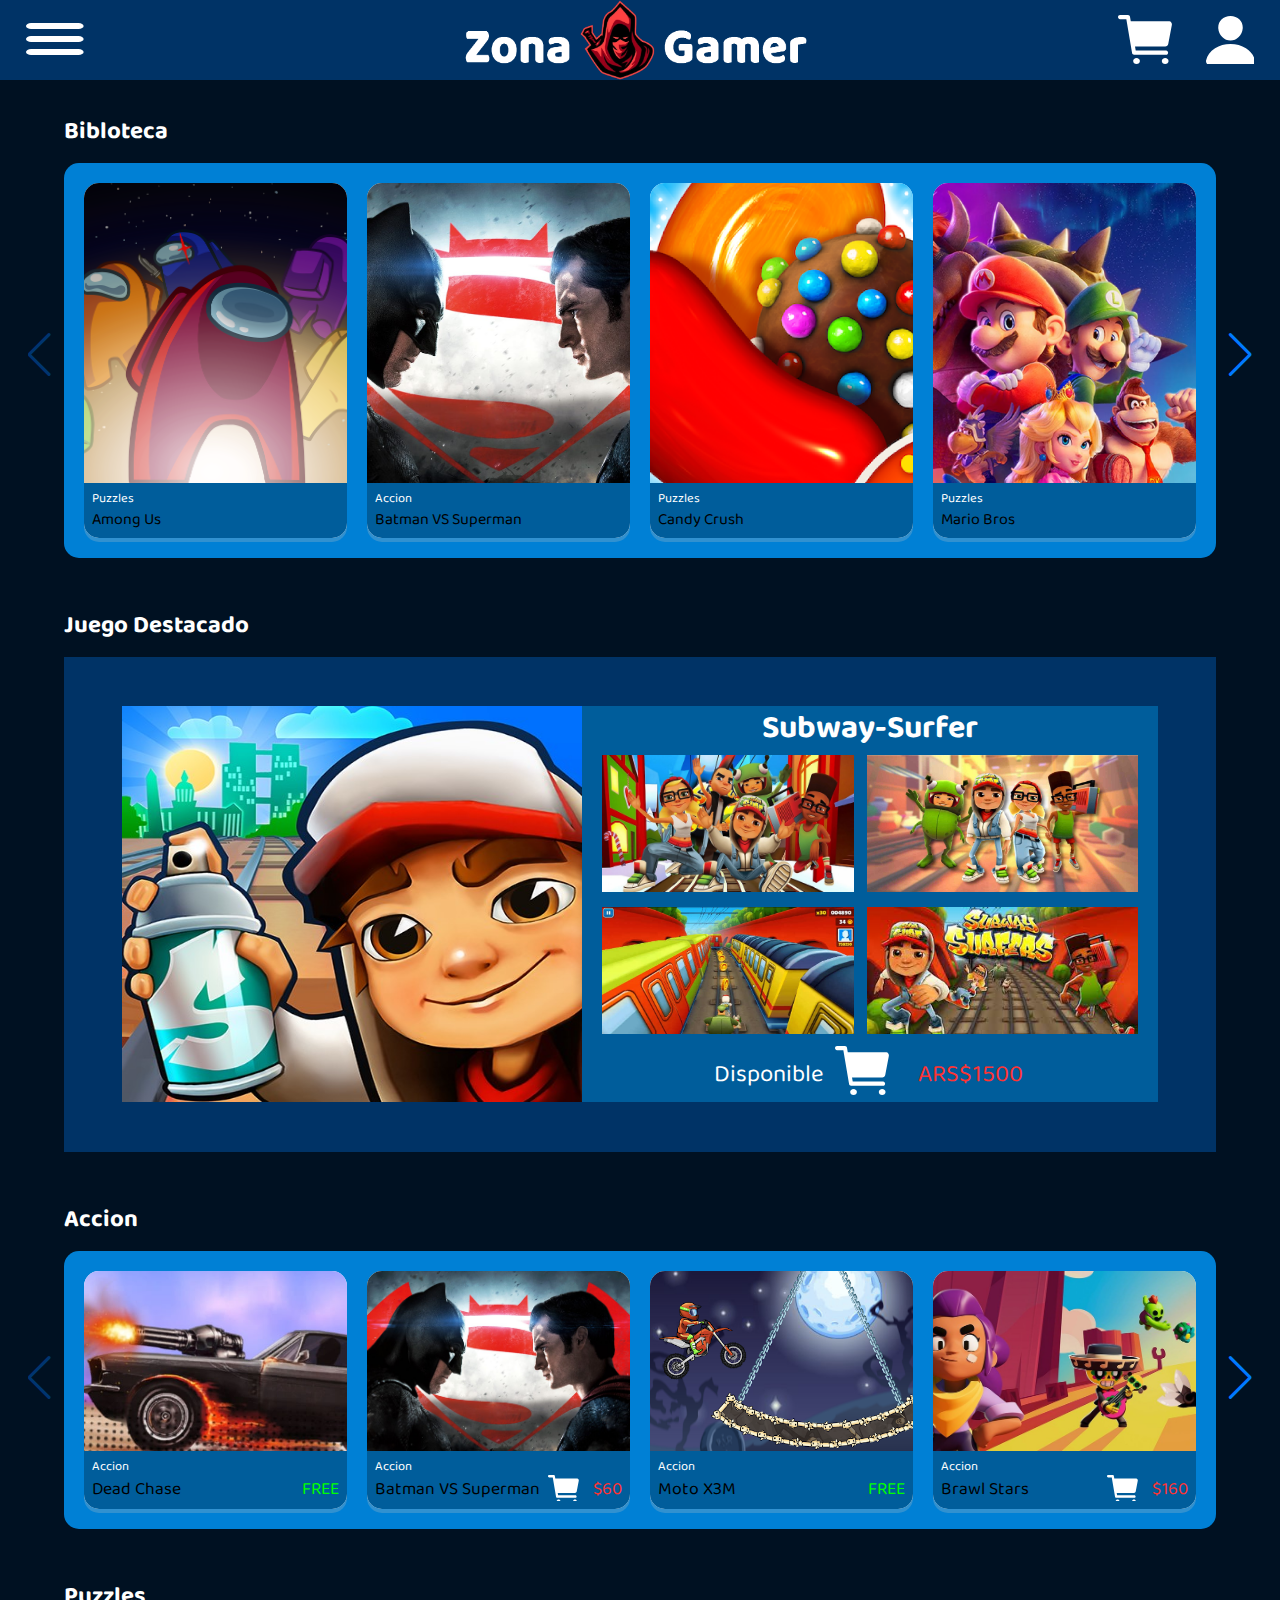
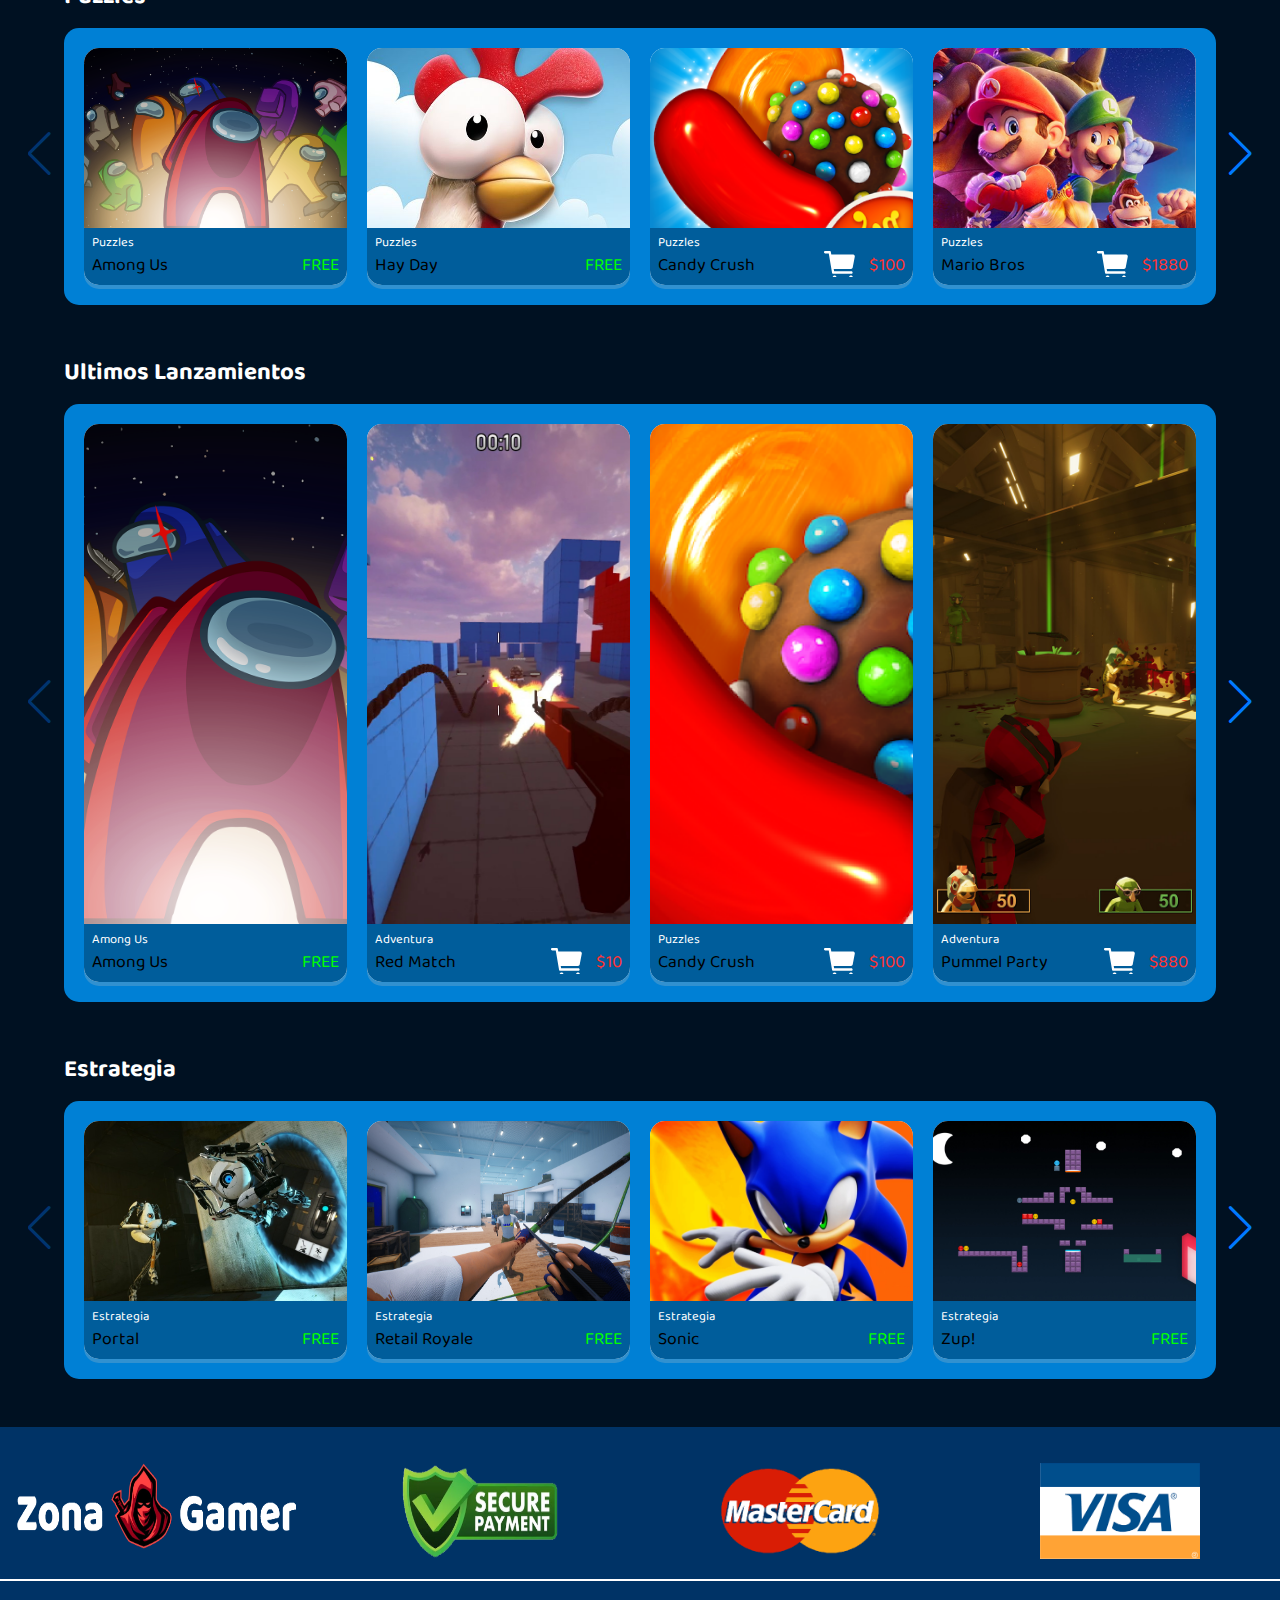
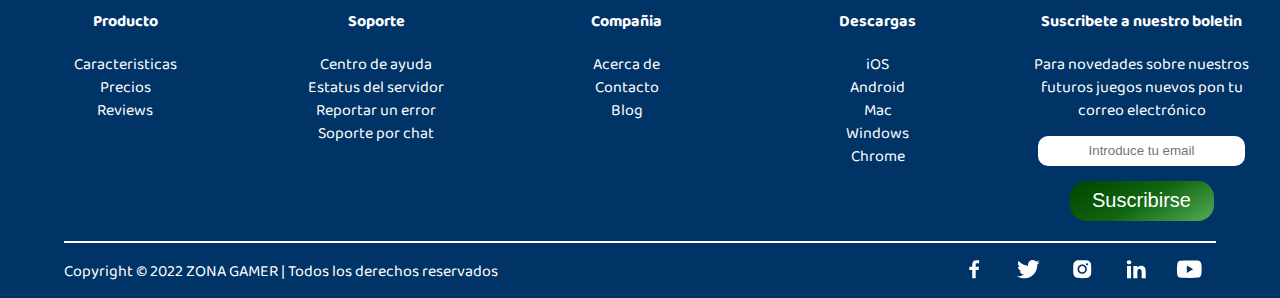
==== commit c99f977e: "cambios cards, y arreglo batman vs superman" ====
--- a/index.html
+++ b/index.html
@@ -3,7 +3,7 @@
   <head>
     <meta charset="UTF-8" />
     <meta name="viewport" content="width=device-width, initial-scale=1.0" />
-    <link rel="stylesheet" href="./css/prueba.css" />
+    <link rel="stylesheet" href="./css/index.css" />
     <link rel="preconnect" href="https://fonts.googleapis.com" />
     <link rel="preconnect" href="https://fonts.gstatic.com" crossorigin />
     <link
@@ -72,7 +72,7 @@
               fill="#F2F2F2"
             />
           </svg>
-          <li>Accion</li>
+          <li><a href="#accion">Accion</a></li>
         </div>
 
         <div class="item-menu-hamburgesa">
@@ -89,7 +89,7 @@
               fill="white"
             />
           </svg>
-          <li>Estrategia</li>
+          <li><a href="#estrategia">Estrategia</a></li>
         </div>
 
         <div class="item-menu-hamburgesa">
@@ -99,7 +99,7 @@
               fill="white"
             />
           </svg>
-          <li>Carreras</li>
+          <li><a href="#">Carreras</a></li>
         </div>
 
         <div class="item-menu-hamburgesa">
@@ -112,7 +112,7 @@
               stroke-linejoin="round"
             />
           </svg>
-          <li>Puzzle</li>
+          <li><a href="#puzzles">Puzzle</a></li>
         </div>
 
         <div class="item-menu-hamburgesa">
@@ -122,7 +122,7 @@
               fill="white"
             />
           </svg>
-          <li>Adventura</li>
+          <li><a href="#">Adventura</a></li>
         </div>
       </ul>
     </nav>
@@ -173,22 +173,24 @@
 
         <div class="item-menu-user">
           <svg xmlns="http://www.w3.org/2000/svg" class="svg-1">
-            <path
-              d="M13.75 13.75V10.625C13.75 9.7962 14.0792 9.00134 14.6653 8.41529C15.2513 7.82924 16.0462 7.5 16.875 7.5H33.125C33.9538 7.5 34.7487 7.82924 35.3347 8.41529C35.9208 9.00134 36.25 9.7962 36.25 10.625V29.375C36.25 30.2038 35.9208 30.9987 35.3347 31.5847C34.7487 32.1708 33.9538 32.5 33.125 32.5H16.875C16.0462 32.5 15.2513 32.1708 14.6653 31.5847C14.0792 30.9987 13.75 30.2038 13.75 29.375V26.25"
-              stroke="white"
-              stroke-width="2"
-              stroke-linecap="round"
-              stroke-linejoin="round"
-            />
-            <path
-              d="M21.25 26.25L27.5 20L21.25 13.75M3.75 20H26.25"
-              stroke="white"
-              stroke-width="2"
-              stroke-linecap="round"
-              stroke-linejoin="round"
-            />
-          </svg>
-          <li>Cerrar Sesion</li>
+            <a href="./login.html">
+              <path
+                d="M13.75 13.75V10.625C13.75 9.7962 14.0792 9.00134 14.6653 8.41529C15.2513 7.82924 16.0462 7.5 16.875 7.5H33.125C33.9538 7.5 34.7487 7.82924 35.3347 8.41529C35.9208 9.00134 36.25 9.7962 36.25 10.625V29.375C36.25 30.2038 35.9208 30.9987 35.3347 31.5847C34.7487 32.1708 33.9538 32.5 33.125 32.5H16.875C16.0462 32.5 15.2513 32.1708 14.6653 31.5847C14.0792 30.9987 13.75 30.2038 13.75 29.375V26.25"
+                stroke="white"
+                stroke-width="2"
+                stroke-linecap="round"
+                stroke-linejoin="round"
+              />
+              <path
+                d="M21.25 26.25L27.5 20L21.25 13.75M3.75 20H26.25"
+                stroke="white"
+                stroke-width="2"
+                stroke-linecap="round"
+                stroke-linejoin="round"
+              />
+            </a>
+          </svg>
+          <li><a href="./login.html">Cerrar Sesion</a></li>
         </div>
 
         <div class="separator"></div>
@@ -239,7 +241,9 @@
             </div>
           </div>
           <div class="swiper-slide">
-            <img src="./images/batmanvssuperman.jpg" alt="amongUs" />
+            <a href="./4inline.html"
+              ><img src="./images/batmanvssuperman.jpg" alt="amongUs"
+            /></a>
             <div class="card-descripcion">
               <div class="card-tittle">
                 <p>Accion</p>
@@ -350,7 +354,7 @@
 
     <!--                            MAIN                                               -->
 
-    <h2 class="tipoDeJuego">Accion</h2>
+    <h2 class="tipoDeJuego" id="accion">Accion</h2>
     <div class="main">
       <div class="swiper-container mySwiper" id="swiper1" data-swiper="1">
         <div class="swiper-button-next"></div>
@@ -411,6 +415,7 @@
               </div>
               <div class="card-text">
                 <p>Moto X3M</p>
+                <p class="free">FREE</p>
               </div>
             </div>
           </div>
@@ -422,6 +427,30 @@
               </div>
               <div class="card-text">
                 <p>Brawl Stars</p>
+                <p class="pay">
+                  <span>
+                    <svg
+                      class="carrito-juego-carrusel"
+                      xmlns="http://www.w3.org/2000/svg"
+                    >
+                      <path
+                        d="M26.4688 70C29.1266 70 31.2812 68.0412 31.2812 65.625C31.2812 63.2088 29.1266 61.25 26.4688 61.25C23.8109 61.25 21.6562 63.2088 21.6562 65.625C21.6562 68.0412 23.8109 70 26.4688 70Z"
+                        fill="white"
+                        transform="scale(0.4)"
+                      />
+                      <path
+                        d="M67.375 70C70.0329 70 72.1875 68.0412 72.1875 65.625C72.1875 63.2088 70.0329 61.25 67.375 61.25C64.7171 61.25 62.5625 63.2088 62.5625 65.625C62.5625 68.0412 64.7171 70 67.375 70Z"
+                        fill="white"
+                        transform="scale(0.4)"
+                      />
+                      <path
+                        d="M76.0225 10.6229C75.6202 10.1085 75.1134 9.6942 74.5389 9.41007C73.9644 9.12594 73.3365 8.97912 72.701 8.98026H18.2343L17.1373 2.47331C17.0203 1.7802 16.6734 1.15235 16.1577 0.700026C15.6419 0.247706 14.9901 -0.000147878 14.3169 6.61924e-08H2.86337C2.10396 6.61924e-08 1.37565 0.315378 0.838662 0.876753C0.301676 1.43813 0 2.19952 0 2.99342C0 3.78733 0.301676 4.54871 0.838662 5.11009C1.37565 5.67146 2.10396 5.98684 2.86337 5.98684H11.9152L20.0865 54.4017C20.2035 55.0948 20.5504 55.7227 21.0662 56.175C21.582 56.6273 22.2337 56.8751 22.907 56.875H68.7209C69.4803 56.875 70.2086 56.5596 70.7456 55.9983C71.2826 55.4369 71.5843 54.6755 71.5843 53.8816C71.5843 53.0877 71.2826 52.3263 70.7456 51.7649C70.2086 51.2035 69.4803 50.8882 68.7209 50.8882H25.3086L24.2993 44.9013H67.5469C68.5399 44.9 69.502 44.5401 70.2703 43.8824C71.0387 43.2248 71.566 42.3098 71.7632 41.2924L76.9173 14.3516C77.0415 13.6996 77.0256 13.0269 76.8709 12.3821C76.7162 11.7373 76.4264 11.1364 76.0225 10.6229Z"
+                        fill="white"
+                        transform="scale(0.4)"
+                      />
+                    </svg> </span
+                  >$160
+                </p>
               </div>
             </div>
           </div>
@@ -433,6 +462,30 @@
               </div>
               <div class="card-text">
                 <p>Clash of Orcs</p>
+                <p class="pay">
+                  <span>
+                    <svg
+                      class="carrito-juego-carrusel"
+                      xmlns="http://www.w3.org/2000/svg"
+                    >
+                      <path
+                        d="M26.4688 70C29.1266 70 31.2812 68.0412 31.2812 65.625C31.2812 63.2088 29.1266 61.25 26.4688 61.25C23.8109 61.25 21.6562 63.2088 21.6562 65.625C21.6562 68.0412 23.8109 70 26.4688 70Z"
+                        fill="white"
+                        transform="scale(0.4)"
+                      />
+                      <path
+                        d="M67.375 70C70.0329 70 72.1875 68.0412 72.1875 65.625C72.1875 63.2088 70.0329 61.25 67.375 61.25C64.7171 61.25 62.5625 63.2088 62.5625 65.625C62.5625 68.0412 64.7171 70 67.375 70Z"
+                        fill="white"
+                        transform="scale(0.4)"
+                      />
+                      <path
+                        d="M76.0225 10.6229C75.6202 10.1085 75.1134 9.6942 74.5389 9.41007C73.9644 9.12594 73.3365 8.97912 72.701 8.98026H18.2343L17.1373 2.47331C17.0203 1.7802 16.6734 1.15235 16.1577 0.700026C15.6419 0.247706 14.9901 -0.000147878 14.3169 6.61924e-08H2.86337C2.10396 6.61924e-08 1.37565 0.315378 0.838662 0.876753C0.301676 1.43813 0 2.19952 0 2.99342C0 3.78733 0.301676 4.54871 0.838662 5.11009C1.37565 5.67146 2.10396 5.98684 2.86337 5.98684H11.9152L20.0865 54.4017C20.2035 55.0948 20.5504 55.7227 21.0662 56.175C21.582 56.6273 22.2337 56.8751 22.907 56.875H68.7209C69.4803 56.875 70.2086 56.5596 70.7456 55.9983C71.2826 55.4369 71.5843 54.6755 71.5843 53.8816C71.5843 53.0877 71.2826 52.3263 70.7456 51.7649C70.2086 51.2035 69.4803 50.8882 68.7209 50.8882H25.3086L24.2993 44.9013H67.5469C68.5399 44.9 69.502 44.5401 70.2703 43.8824C71.0387 43.2248 71.566 42.3098 71.7632 41.2924L76.9173 14.3516C77.0415 13.6996 77.0256 13.0269 76.8709 12.3821C76.7162 11.7373 76.4264 11.1364 76.0225 10.6229Z"
+                        fill="white"
+                        transform="scale(0.4)"
+                      />
+                    </svg> </span
+                  >$1260
+                </p>
               </div>
             </div>
           </div>
@@ -444,6 +497,30 @@
               </div>
               <div class="card-text">
                 <p>Boom Beach</p>
+                <p class="pay">
+                  <span>
+                    <svg
+                      class="carrito-juego-carrusel"
+                      xmlns="http://www.w3.org/2000/svg"
+                    >
+                      <path
+                        d="M26.4688 70C29.1266 70 31.2812 68.0412 31.2812 65.625C31.2812 63.2088 29.1266 61.25 26.4688 61.25C23.8109 61.25 21.6562 63.2088 21.6562 65.625C21.6562 68.0412 23.8109 70 26.4688 70Z"
+                        fill="white"
+                        transform="scale(0.4)"
+                      />
+                      <path
+                        d="M67.375 70C70.0329 70 72.1875 68.0412 72.1875 65.625C72.1875 63.2088 70.0329 61.25 67.375 61.25C64.7171 61.25 62.5625 63.2088 62.5625 65.625C62.5625 68.0412 64.7171 70 67.375 70Z"
+                        fill="white"
+                        transform="scale(0.4)"
+                      />
+                      <path
+                        d="M76.0225 10.6229C75.6202 10.1085 75.1134 9.6942 74.5389 9.41007C73.9644 9.12594 73.3365 8.97912 72.701 8.98026H18.2343L17.1373 2.47331C17.0203 1.7802 16.6734 1.15235 16.1577 0.700026C15.6419 0.247706 14.9901 -0.000147878 14.3169 6.61924e-08H2.86337C2.10396 6.61924e-08 1.37565 0.315378 0.838662 0.876753C0.301676 1.43813 0 2.19952 0 2.99342C0 3.78733 0.301676 4.54871 0.838662 5.11009C1.37565 5.67146 2.10396 5.98684 2.86337 5.98684H11.9152L20.0865 54.4017C20.2035 55.0948 20.5504 55.7227 21.0662 56.175C21.582 56.6273 22.2337 56.8751 22.907 56.875H68.7209C69.4803 56.875 70.2086 56.5596 70.7456 55.9983C71.2826 55.4369 71.5843 54.6755 71.5843 53.8816C71.5843 53.0877 71.2826 52.3263 70.7456 51.7649C70.2086 51.2035 69.4803 50.8882 68.7209 50.8882H25.3086L24.2993 44.9013H67.5469C68.5399 44.9 69.502 44.5401 70.2703 43.8824C71.0387 43.2248 71.566 42.3098 71.7632 41.2924L76.9173 14.3516C77.0415 13.6996 77.0256 13.0269 76.8709 12.3821C76.7162 11.7373 76.4264 11.1364 76.0225 10.6229Z"
+                        fill="white"
+                        transform="scale(0.4)"
+                      />
+                    </svg> </span
+                  >$10
+                </p>
               </div>
             </div>
           </div>
@@ -455,13 +532,14 @@
               </div>
               <div class="card-text">
                 <p>Clash Royale</p>
+                <p class="free">FREE</p>
               </div>
             </div>
           </div>
         </div>
       </div>
     </div>
-    <h2 class="tipoDeJuego">Puzzles</h2>
+    <h2 class="tipoDeJuego" id="puzzles">Puzzles</h2>
     <div class="main">
       <div class="swiper-container mySwiper" id="swiper2" data-swiper="2">
         <div class="swiper-button-next"></div>
@@ -471,10 +549,11 @@
             <img src="./images/amongUs.png" alt="amongUs" />
             <div class="card-descripcion">
               <div class="card-tittle">
+                <p>Puzzles</p>
+              </div>
+              <div class="card-text">
                 <p>Among Us</p>
-              </div>
-              <div class="card-text">
-                <p>Among Us</p>
+                <p class="free">FREE</p>
               </div>
             </div>
           </div>
@@ -486,6 +565,7 @@
               </div>
               <div class="card-text">
                 <p>Hay Day</p>
+                <p class="free">FREE</p>
               </div>
             </div>
           </div>
@@ -497,6 +577,30 @@
               </div>
               <div class="card-text">
                 <p>Candy Crush</p>
+                <p class="pay">
+                  <span>
+                    <svg
+                      class="carrito-juego-carrusel"
+                      xmlns="http://www.w3.org/2000/svg"
+                    >
+                      <path
+                        d="M26.4688 70C29.1266 70 31.2812 68.0412 31.2812 65.625C31.2812 63.2088 29.1266 61.25 26.4688 61.25C23.8109 61.25 21.6562 63.2088 21.6562 65.625C21.6562 68.0412 23.8109 70 26.4688 70Z"
+                        fill="white"
+                        transform="scale(0.4)"
+                      />
+                      <path
+                        d="M67.375 70C70.0329 70 72.1875 68.0412 72.1875 65.625C72.1875 63.2088 70.0329 61.25 67.375 61.25C64.7171 61.25 62.5625 63.2088 62.5625 65.625C62.5625 68.0412 64.7171 70 67.375 70Z"
+                        fill="white"
+                        transform="scale(0.4)"
+                      />
+                      <path
+                        d="M76.0225 10.6229C75.6202 10.1085 75.1134 9.6942 74.5389 9.41007C73.9644 9.12594 73.3365 8.97912 72.701 8.98026H18.2343L17.1373 2.47331C17.0203 1.7802 16.6734 1.15235 16.1577 0.700026C15.6419 0.247706 14.9901 -0.000147878 14.3169 6.61924e-08H2.86337C2.10396 6.61924e-08 1.37565 0.315378 0.838662 0.876753C0.301676 1.43813 0 2.19952 0 2.99342C0 3.78733 0.301676 4.54871 0.838662 5.11009C1.37565 5.67146 2.10396 5.98684 2.86337 5.98684H11.9152L20.0865 54.4017C20.2035 55.0948 20.5504 55.7227 21.0662 56.175C21.582 56.6273 22.2337 56.8751 22.907 56.875H68.7209C69.4803 56.875 70.2086 56.5596 70.7456 55.9983C71.2826 55.4369 71.5843 54.6755 71.5843 53.8816C71.5843 53.0877 71.2826 52.3263 70.7456 51.7649C70.2086 51.2035 69.4803 50.8882 68.7209 50.8882H25.3086L24.2993 44.9013H67.5469C68.5399 44.9 69.502 44.5401 70.2703 43.8824C71.0387 43.2248 71.566 42.3098 71.7632 41.2924L76.9173 14.3516C77.0415 13.6996 77.0256 13.0269 76.8709 12.3821C76.7162 11.7373 76.4264 11.1364 76.0225 10.6229Z"
+                        fill="white"
+                        transform="scale(0.4)"
+                      />
+                    </svg> </span
+                  >$100
+                </p>
               </div>
             </div>
           </div>
@@ -508,6 +612,30 @@
               </div>
               <div class="card-text">
                 <p>Mario Bros</p>
+                <p class="pay">
+                  <span>
+                    <svg
+                      class="carrito-juego-carrusel"
+                      xmlns="http://www.w3.org/2000/svg"
+                    >
+                      <path
+                        d="M26.4688 70C29.1266 70 31.2812 68.0412 31.2812 65.625C31.2812 63.2088 29.1266 61.25 26.4688 61.25C23.8109 61.25 21.6562 63.2088 21.6562 65.625C21.6562 68.0412 23.8109 70 26.4688 70Z"
+                        fill="white"
+                        transform="scale(0.4)"
+                      />
+                      <path
+                        d="M67.375 70C70.0329 70 72.1875 68.0412 72.1875 65.625C72.1875 63.2088 70.0329 61.25 67.375 61.25C64.7171 61.25 62.5625 63.2088 62.5625 65.625C62.5625 68.0412 64.7171 70 67.375 70Z"
+                        fill="white"
+                        transform="scale(0.4)"
+                      />
+                      <path
+                        d="M76.0225 10.6229C75.6202 10.1085 75.1134 9.6942 74.5389 9.41007C73.9644 9.12594 73.3365 8.97912 72.701 8.98026H18.2343L17.1373 2.47331C17.0203 1.7802 16.6734 1.15235 16.1577 0.700026C15.6419 0.247706 14.9901 -0.000147878 14.3169 6.61924e-08H2.86337C2.10396 6.61924e-08 1.37565 0.315378 0.838662 0.876753C0.301676 1.43813 0 2.19952 0 2.99342C0 3.78733 0.301676 4.54871 0.838662 5.11009C1.37565 5.67146 2.10396 5.98684 2.86337 5.98684H11.9152L20.0865 54.4017C20.2035 55.0948 20.5504 55.7227 21.0662 56.175C21.582 56.6273 22.2337 56.8751 22.907 56.875H68.7209C69.4803 56.875 70.2086 56.5596 70.7456 55.9983C71.2826 55.4369 71.5843 54.6755 71.5843 53.8816C71.5843 53.0877 71.2826 52.3263 70.7456 51.7649C70.2086 51.2035 69.4803 50.8882 68.7209 50.8882H25.3086L24.2993 44.9013H67.5469C68.5399 44.9 69.502 44.5401 70.2703 43.8824C71.0387 43.2248 71.566 42.3098 71.7632 41.2924L76.9173 14.3516C77.0415 13.6996 77.0256 13.0269 76.8709 12.3821C76.7162 11.7373 76.4264 11.1364 76.0225 10.6229Z"
+                        fill="white"
+                        transform="scale(0.4)"
+                      />
+                    </svg> </span
+                  >$1880
+                </p>
               </div>
             </div>
           </div>
@@ -519,6 +647,7 @@
               </div>
               <div class="card-text">
                 <p>Subway Surfer</p>
+                <p class="free">FREE</p>
               </div>
             </div>
           </div>
@@ -530,6 +659,7 @@
               </div>
               <div class="card-text">
                 <p>Fuego y Agua</p>
+                <p class="free">FREE</p>
               </div>
             </div>
           </div>
@@ -541,6 +671,7 @@
               </div>
               <div class="card-text">
                 <p>Hollow night</p>
+                <p class="free">FREE</p>
               </div>
             </div>
           </div>
@@ -564,6 +695,7 @@
               </div>
               <div class="card-text">
                 <p>Among Us</p>
+                <p class="free">FREE</p>
               </div>
             </div>
           </div>
@@ -575,6 +707,30 @@
               </div>
               <div class="card-text">
                 <p>Red Match</p>
+                <p class="pay">
+                  <span>
+                    <svg
+                      class="carrito-juego-carrusel"
+                      xmlns="http://www.w3.org/2000/svg"
+                    >
+                      <path
+                        d="M26.4688 70C29.1266 70 31.2812 68.0412 31.2812 65.625C31.2812 63.2088 29.1266 61.25 26.4688 61.25C23.8109 61.25 21.6562 63.2088 21.6562 65.625C21.6562 68.0412 23.8109 70 26.4688 70Z"
+                        fill="white"
+                        transform="scale(0.4)"
+                      />
+                      <path
+                        d="M67.375 70C70.0329 70 72.1875 68.0412 72.1875 65.625C72.1875 63.2088 70.0329 61.25 67.375 61.25C64.7171 61.25 62.5625 63.2088 62.5625 65.625C62.5625 68.0412 64.7171 70 67.375 70Z"
+                        fill="white"
+                        transform="scale(0.4)"
+                      />
+                      <path
+                        d="M76.0225 10.6229C75.6202 10.1085 75.1134 9.6942 74.5389 9.41007C73.9644 9.12594 73.3365 8.97912 72.701 8.98026H18.2343L17.1373 2.47331C17.0203 1.7802 16.6734 1.15235 16.1577 0.700026C15.6419 0.247706 14.9901 -0.000147878 14.3169 6.61924e-08H2.86337C2.10396 6.61924e-08 1.37565 0.315378 0.838662 0.876753C0.301676 1.43813 0 2.19952 0 2.99342C0 3.78733 0.301676 4.54871 0.838662 5.11009C1.37565 5.67146 2.10396 5.98684 2.86337 5.98684H11.9152L20.0865 54.4017C20.2035 55.0948 20.5504 55.7227 21.0662 56.175C21.582 56.6273 22.2337 56.8751 22.907 56.875H68.7209C69.4803 56.875 70.2086 56.5596 70.7456 55.9983C71.2826 55.4369 71.5843 54.6755 71.5843 53.8816C71.5843 53.0877 71.2826 52.3263 70.7456 51.7649C70.2086 51.2035 69.4803 50.8882 68.7209 50.8882H25.3086L24.2993 44.9013H67.5469C68.5399 44.9 69.502 44.5401 70.2703 43.8824C71.0387 43.2248 71.566 42.3098 71.7632 41.2924L76.9173 14.3516C77.0415 13.6996 77.0256 13.0269 76.8709 12.3821C76.7162 11.7373 76.4264 11.1364 76.0225 10.6229Z"
+                        fill="white"
+                        transform="scale(0.4)"
+                      />
+                    </svg> </span
+                  >$10
+                </p>
               </div>
             </div>
           </div>
@@ -586,6 +742,30 @@
               </div>
               <div class="card-text">
                 <p>Candy Crush</p>
+                <p class="pay">
+                  <span>
+                    <svg
+                      class="carrito-juego-carrusel"
+                      xmlns="http://www.w3.org/2000/svg"
+                    >
+                      <path
+                        d="M26.4688 70C29.1266 70 31.2812 68.0412 31.2812 65.625C31.2812 63.2088 29.1266 61.25 26.4688 61.25C23.8109 61.25 21.6562 63.2088 21.6562 65.625C21.6562 68.0412 23.8109 70 26.4688 70Z"
+                        fill="white"
+                        transform="scale(0.4)"
+                      />
+                      <path
+                        d="M67.375 70C70.0329 70 72.1875 68.0412 72.1875 65.625C72.1875 63.2088 70.0329 61.25 67.375 61.25C64.7171 61.25 62.5625 63.2088 62.5625 65.625C62.5625 68.0412 64.7171 70 67.375 70Z"
+                        fill="white"
+                        transform="scale(0.4)"
+                      />
+                      <path
+                        d="M76.0225 10.6229C75.6202 10.1085 75.1134 9.6942 74.5389 9.41007C73.9644 9.12594 73.3365 8.97912 72.701 8.98026H18.2343L17.1373 2.47331C17.0203 1.7802 16.6734 1.15235 16.1577 0.700026C15.6419 0.247706 14.9901 -0.000147878 14.3169 6.61924e-08H2.86337C2.10396 6.61924e-08 1.37565 0.315378 0.838662 0.876753C0.301676 1.43813 0 2.19952 0 2.99342C0 3.78733 0.301676 4.54871 0.838662 5.11009C1.37565 5.67146 2.10396 5.98684 2.86337 5.98684H11.9152L20.0865 54.4017C20.2035 55.0948 20.5504 55.7227 21.0662 56.175C21.582 56.6273 22.2337 56.8751 22.907 56.875H68.7209C69.4803 56.875 70.2086 56.5596 70.7456 55.9983C71.2826 55.4369 71.5843 54.6755 71.5843 53.8816C71.5843 53.0877 71.2826 52.3263 70.7456 51.7649C70.2086 51.2035 69.4803 50.8882 68.7209 50.8882H25.3086L24.2993 44.9013H67.5469C68.5399 44.9 69.502 44.5401 70.2703 43.8824C71.0387 43.2248 71.566 42.3098 71.7632 41.2924L76.9173 14.3516C77.0415 13.6996 77.0256 13.0269 76.8709 12.3821C76.7162 11.7373 76.4264 11.1364 76.0225 10.6229Z"
+                        fill="white"
+                        transform="scale(0.4)"
+                      />
+                    </svg> </span
+                  >$100
+                </p>
               </div>
             </div>
           </div>
@@ -597,6 +777,30 @@
               </div>
               <div class="card-text">
                 <p>Pummel Party</p>
+                <p class="pay">
+                  <span>
+                    <svg
+                      class="carrito-juego-carrusel"
+                      xmlns="http://www.w3.org/2000/svg"
+                    >
+                      <path
+                        d="M26.4688 70C29.1266 70 31.2812 68.0412 31.2812 65.625C31.2812 63.2088 29.1266 61.25 26.4688 61.25C23.8109 61.25 21.6562 63.2088 21.6562 65.625C21.6562 68.0412 23.8109 70 26.4688 70Z"
+                        fill="white"
+                        transform="scale(0.4)"
+                      />
+                      <path
+                        d="M67.375 70C70.0329 70 72.1875 68.0412 72.1875 65.625C72.1875 63.2088 70.0329 61.25 67.375 61.25C64.7171 61.25 62.5625 63.2088 62.5625 65.625C62.5625 68.0412 64.7171 70 67.375 70Z"
+                        fill="white"
+                        transform="scale(0.4)"
+                      />
+                      <path
+                        d="M76.0225 10.6229C75.6202 10.1085 75.1134 9.6942 74.5389 9.41007C73.9644 9.12594 73.3365 8.97912 72.701 8.98026H18.2343L17.1373 2.47331C17.0203 1.7802 16.6734 1.15235 16.1577 0.700026C15.6419 0.247706 14.9901 -0.000147878 14.3169 6.61924e-08H2.86337C2.10396 6.61924e-08 1.37565 0.315378 0.838662 0.876753C0.301676 1.43813 0 2.19952 0 2.99342C0 3.78733 0.301676 4.54871 0.838662 5.11009C1.37565 5.67146 2.10396 5.98684 2.86337 5.98684H11.9152L20.0865 54.4017C20.2035 55.0948 20.5504 55.7227 21.0662 56.175C21.582 56.6273 22.2337 56.8751 22.907 56.875H68.7209C69.4803 56.875 70.2086 56.5596 70.7456 55.9983C71.2826 55.4369 71.5843 54.6755 71.5843 53.8816C71.5843 53.0877 71.2826 52.3263 70.7456 51.7649C70.2086 51.2035 69.4803 50.8882 68.7209 50.8882H25.3086L24.2993 44.9013H67.5469C68.5399 44.9 69.502 44.5401 70.2703 43.8824C71.0387 43.2248 71.566 42.3098 71.7632 41.2924L76.9173 14.3516C77.0415 13.6996 77.0256 13.0269 76.8709 12.3821C76.7162 11.7373 76.4264 11.1364 76.0225 10.6229Z"
+                        fill="white"
+                        transform="scale(0.4)"
+                      />
+                    </svg> </span
+                  >$880
+                </p>
               </div>
             </div>
           </div>
@@ -608,6 +812,7 @@
               </div>
               <div class="card-text">
                 <p>Subway Surfer</p>
+                <p class="free">FREE</p>
               </div>
             </div>
           </div>
@@ -619,6 +824,7 @@
               </div>
               <div class="card-text">
                 <p>Agua VS Fuego</p>
+                <p class="free">FREE</p>
               </div>
             </div>
           </div>
@@ -626,7 +832,7 @@
       </div>
     </div>
 
-    <h2 class="tipoDeJuego">Estrategia</h2>
+    <h2 class="tipoDeJuego" id="estrategia">Estrategia</h2>
     <div class="main">
       <div class="swiper-container mySwiper" id="swiper4" data-swiper="4">
         <div class="swiper-button-next"></div>
@@ -640,6 +846,7 @@
               </div>
               <div class="card-text">
                 <p>Portal</p>
+                <p class="free">FREE</p>
               </div>
             </div>
           </div>
@@ -651,6 +858,7 @@
               </div>
               <div class="card-text">
                 <p>Retail Royale</p>
+                <p class="free">FREE</p>
               </div>
             </div>
           </div>
@@ -662,6 +870,7 @@
               </div>
               <div class="card-text">
                 <p>Sonic</p>
+                <p class="free">FREE</p>
               </div>
             </div>
           </div>
@@ -673,6 +882,7 @@
               </div>
               <div class="card-text">
                 <p>Zup!</p>
+                <p class="free">FREE</p>
               </div>
             </div>
           </div>
@@ -684,6 +894,7 @@
               </div>
               <div class="card-text">
                 <p>Geometry Dash</p>
+                <p class="free">FREE</p>
               </div>
             </div>
           </div>
@@ -695,6 +906,7 @@
               </div>
               <div class="card-text">
                 <p>Free Fire</p>
+                <p class="free">FREE</p>
               </div>
             </div>
           </div>
@@ -706,6 +918,7 @@
               </div>
               <div class="card-text">
                 <p>Clash Of Clans</p>
+                <p class="free">FREE</p>
               </div>
             </div>
           </div>
--- a/css/index.css
+++ b/css/index.css
@@ -0,0 +1,1202 @@
+* {
+  margin: 0;
+  padding: 0;
+  border: 0;
+  list-style: none;
+  outline: none;
+  box-sizing: border-box;
+}
+body {
+  background-color: #012;
+  font-family: "Baloo Chettan 2", cursive;
+  color: white;
+  display: flex;
+  flex-direction: column;
+  align-items: center;
+  min-height: 100vh;
+}
+header {
+  display: flex;
+  align-items: center;
+  background: #003366;
+  width: calc(100%);
+  height: auto; /* Cambia la altura a 'auto' para ajustarse al contenido */
+  grid-template-columns: 33.3% 33.3% 33.3%;
+  grid-row: 1; /* El encabezado ocupa la primera fila */
+  margin: 0%;
+  padding-left: 2%;
+  padding-right: 2%;
+}
+.svgg,
+.logoo,
+.headerDerecha {
+  height: auto;
+  width: 100%;
+}
+.menuHamburgesa {
+  width: 100%;
+  display: grid;
+  justify-content: start;
+  align-content: center;
+}
+.hamburgesa {
+  width: 4rem;
+  height: 2.5rem;
+}
+rect {
+  width: 90%;
+  height: 15%;
+  padding: 0%;
+  margin: 0%;
+}
+.logoo {
+  margin: auto;
+  display: grid;
+  justify-content: center;
+  align-content: center;
+}
+.logo {
+  width: 22rem;
+  height: 5rem;
+}
+.headerDerecha {
+  display: grid;
+  grid-template-columns: 5rem 5rem;
+  grid-template-rows: 1fr;
+  justify-items: end;
+  align-items: center;
+  justify-content: end;
+  align-content: center;
+}
+.user {
+  width: 60%;
+  height: 3rem;
+}
+.carrito {
+  width: 70%;
+  height: 3.1rem;
+}
+.tipoDeJuego {
+  width: 90%;
+  margin-top: 2rem;
+  margin-bottom: 1rem;
+}
+.user,
+.logo,
+.carrito,
+.hamburgesa {
+  transition: transform 0.3s;
+}
+
+.user:hover,
+.logo:hover,
+.carrito:hover,
+.hamburgesa:hover {
+  transform: scale(1.1);
+}
+/*------------------------------------------------------------
+              NAV        
+                                         */
+.abrir-menu,
+.cerrar-menu {
+  display: block;
+  border: 0;
+  font-size: 1.25rem;
+  background-color: transparent;
+  cursor: pointer;
+}
+
+.abrir-menu {
+  color: #1c1c1c;
+}
+
+.cerrar-menu {
+  color: #ececec;
+}
+
+.nav {
+  width: 15%;
+  opacity: 0;
+  visibility: hidden;
+  display: flex;
+  flex-direction: column;
+  align-items: start;
+  position: absolute;
+  z-index: 1;
+  top: 80px;
+  left: 1px;
+  bottom: 34%;
+  background-color: #001427;
+  box-shadow: 0 0 0 100vmax rgba(0, 0, 0, 0.5);
+  border: 1px solid white;
+  margin-left: 1px;
+}
+
+.nav.visible {
+  opacity: 1;
+  visibility: visible;
+}
+
+.nav-list {
+  display: flex;
+  flex-direction: column;
+  height: 100%;
+  font-family: "Baloo Chettan 2", cursive;
+  font-size: 1.5rem;
+}
+
+.item-menu-hamburgesa {
+  display: flex;
+  align-items: center;
+  flex-direction: row;
+  width: 100%;
+  height: 20%;
+  margin-top: 0rem;
+}
+.item-menu-hamburgesa:hover {
+  background: rgba(0, 0, 0, 0.34); /* Color de fondo transparente en hover */
+}
+li a {
+  text-decoration: none;
+  color: inherit;
+}
+.nav-list .item-menu-hamburgesa li {
+  color: #ecececec;
+  width: 100%;
+}
+ul {
+  list-style: none;
+}
+
+.svg-1,
+.svg-2,
+.svg-3,
+.svg-4,
+.svg-5 {
+  height: 40px;
+  width: 22%;
+  margin-left: 10px;
+  margin-right: 10px;
+}
+/*---------------------- PERFIL*/
+
+.abrir-perfil,
+.cerrar-perfil {
+  display: block;
+  border: 0;
+  font-size: 1.25rem;
+  background-color: transparent;
+  cursor: pointer;
+}
+
+.abrir-perfil {
+  color: #1c1c1c;
+}
+
+.cerrar-perfil {
+  color: #ececec;
+}
+
+.nav-2 {
+  width: 18%;
+  opacity: 0;
+  visibility: hidden;
+  display: flex;
+  flex-direction: column;
+  align-items: end;
+  gap: 2rem;
+  position: absolute;
+  z-index: 1;
+  top: 80px;
+  right: 1px;
+  bottom: 34%;
+  background-color: #001427;
+  box-shadow: 0 0 0 100vmax rgba(0, 0, 0, 0.5);
+  border: 1px solid white;
+  margin-left: 1px;
+}
+
+.nav-2.visible {
+  opacity: 1;
+  visibility: visible;
+}
+
+.name-user li {
+  margin: 0;
+  margin-bottom: 10px;
+  margin-left: 10px;
+}
+
+.font {
+  font-size: large;
+}
+
+.separator {
+  background-color: grey;
+  height: 1px;
+  margin-bottom: 10px;
+}
+
+.image-user {
+  height: 50px;
+  width: 50px;
+  margin-left: 10px;
+  margin-top: 5px;
+}
+.item-menu-user {
+  display: flex;
+  align-items: center;
+  flex-direction: row;
+  width: 100%;
+  height: 20%;
+  margin-top: 0rem;
+}
+.item-menu-user:hover {
+  background: rgba(0, 0, 0, 0.34); /* Color de fondo transparente en hover */
+}
+/*
+-----------------------------------------------------------------------------------------
+                                    JUEGO DESTACADO
+*/
+
+.important-game {
+  width: 100%;
+  height: 55vh;
+  display: flex;
+  justify-content: center;
+  align-items: center;
+  text-align: center;
+  margin-bottom: 1rem;
+}
+
+.content {
+  display: flex;
+  justify-content: center;
+  align-items: center;
+  width: 90%;
+  height: 100%;
+  justify-content: center;
+  background-color: #003366;
+}
+
+.image-important-game {
+  height: 80%;
+  width: 40%;
+}
+
+.game-details {
+  height: 80%;
+  width: 50%;
+  display: flex;
+  justify-content: center;
+  align-content: center;
+  flex-direction: column;
+  background-color: #005d9b;
+}
+
+.image-subimportant-game {
+  height: 100px;
+  width: 300px;
+}
+
+.title {
+  font-size: 45px;
+  color: #fff;
+}
+
+.price {
+  display: flex;
+  justify-content: center;
+  align-items: center;
+  height: 20%;
+}
+.price p {
+  font-size: 1.5rem;
+  padding-right: 2%;
+  padding-left: 2%;
+  color: #f33;
+  width: 22%;
+}
+.price p:first-child {
+  color: white;
+}
+.carrito-juego-destacado {
+  width: 10%;
+  height: 80%;
+}
+.carrito-juego-destacado path {
+  transform: scale(0.7);
+}
+/*
+nav {
+  display: grid;
+  grid-template-columns: 1fr;
+  grid-template-rows: 10.5% 89.5%;
+  width: 100%;
+  height: 50vh;
+  margin-top: 2rem;
+  justify-items: center;
+  align-items: end;
+}
+nav p {
+  width: 90%;
+  font-size: 1.5rem;
+}
+
+.biblioteca {
+  display: grid;
+  grid-template-columns: auto auto auto;
+  grid-template-rows: 1fr;
+  width: 90%;
+  height: 100%;
+  background-color: #0080d5;
+  border-radius: 15px;
+}
+.biblioteca .cardJuegoBibloteca {
+  display: flex;
+  flex-direction: column;
+  justify-content: center;
+  align-items: center;
+  width: 100%;
+  height: 100%;
+}
+
+.cardJuegoBibloteca:hover img {
+  filter: blur(5px);
+}
+.cardJuegoBibloteca img {
+  border-top-left-radius: 15px;
+  border-top-right-radius: 15px;
+  width: 29rem;
+  height: 19rem;
+}
+.recuadroNombre,
+.recuadroNombreGrande {
+  background-color: #005d9b;
+  font-family: "Baloo Chettan 2", cursive;
+  width: 29rem;
+  height: 3rem;
+  padding-left: 4%;
+  padding-top: 4%;
+  padding-bottom: 2%;
+}
+.recuadroNombre {
+  color: white;
+  font-size: 1rem;
+}
+.recuadroNombreGrande {
+  color: black;
+  font-size: 1.4rem;
+  padding-top: 0%;
+  border-bottom-left-radius: 15px;
+  border-bottom-right-radius: 15px;
+  box-shadow: 0px 4px rgba(196, 196, 196, 0.25);
+}
+*/
+/*                         BIBLOTECA    
+ */
+
+.biblioteca {
+  margin-bottom: 1rem;
+  background-color: #0080d5;
+  border-radius: 15px;
+  width: 90%;
+  padding: 20px 20px;
+  overflow: hidden;
+  z-index: 0;
+}
+.biblioteca .swiper-main {
+  width: 100%;
+  height: 100%;
+}
+.biblioteca .swiper-slide img {
+  display: block;
+  width: 100%;
+  height: 300px;
+  object-fit: cover;
+  border-top-left-radius: 15px;
+  border-top-right-radius: 15px;
+}
+.biblioteca .card-descripcion {
+  padding: 0.3rem 0.5rem 0.5rem;
+  background-color: #005d9b;
+  border-bottom-left-radius: 15px;
+  border-bottom-right-radius: 15px;
+}
+.biblioteca .card-descripcion .card-text p {
+  font-size: 1rem;
+  width: auto;
+}
+.biblioteca .swiper-button-next {
+  right: 26px !important;
+  margin-top: 9.4rem !important;
+  top: auto !important;
+}
+.biblioteca .swiper-button-prev {
+  left: 26px;
+  margin-top: 9.4rem !important;
+  top: auto !important;
+}
+/*------------------------------------------------------------
+              MAIN                                   */
+.main {
+  margin-bottom: 1rem;
+  background-color: #0080d5;
+  border-radius: 15px;
+  width: 90%;
+  padding: 20px 20px;
+  overflow: hidden;
+  z-index: 0;
+}
+
+.main .swiper-main {
+  width: 100%;
+  height: 100%;
+}
+
+.swiper-slide {
+  position: relative;
+  text-align: start;
+  background: #fff;
+  border-radius: 15px;
+  box-shadow: 0px 4px rgba(196, 196, 196, 0.25);
+}
+.swiper-slide:hover img {
+  filter: blur(5px);
+}
+.swiper-slide .card-tittle p {
+  font-size: 0.8rem;
+}
+.swiper-slide .card-text p {
+  font-size: 1.1rem;
+  color: black;
+  width: 70%;
+}
+.card-tittle {
+  width: 50%;
+}
+.card-text {
+  display: flex;
+}
+
+.card-text p.free:nth-child(2) {
+  display: flex;
+  justify-content: end;
+  width: 40%;
+  color: #0f0;
+}
+.card-text p.pay {
+  display: flex;
+  justify-content: end;
+  justify-items: end;
+}
+.card-text p.pay:nth-child(2) {
+  display: flex;
+  justify-content: end;
+  width: 30%;
+  color: #f33;
+}
+
+.card-text p span {
+  display: flex;
+  align-items: start;
+}
+
+.card-text p span .carrito-juego-carrusel {
+  width: 45px;
+  height: 26px;
+  padding-right: 10px;
+}
+.swiper-slide img {
+  display: block;
+  width: 100%;
+  height: 180px;
+  object-fit: cover;
+  border-top-left-radius: 15px;
+  border-top-right-radius: 15px;
+}
+.main .card-descripcion {
+  padding: 0.3rem 0.5rem 0.5rem;
+  background-color: #005d9b;
+  border-bottom-left-radius: 15px;
+  border-bottom-right-radius: 15px;
+}
+
+.main .card-descripcion .card-tittle {
+  font-size: 1rem;
+}
+
+.main .swiper-button-next {
+  right: 26px !important;
+  margin-top: 5.3rem !important;
+  top: auto !important;
+}
+.main .swiper-button-prev {
+  left: 26px;
+  margin-top: 5.3rem !important;
+  top: auto !important;
+}
+/*
+              ULTIMOS LANZAMIENTOS
+*/
+
+.ultimosLanzamientos {
+  margin-bottom: 1rem;
+  background-color: #0080d5;
+  border-radius: 15px;
+  width: 90%;
+  padding: 20px 20px;
+  overflow: hidden;
+  z-index: 0;
+}
+.ultimosLanzamientos .swiper-main {
+  width: 100%;
+  height: 100%;
+}
+.ultimosLanzamientos .swiper-slide img {
+  display: block;
+  width: 100%;
+  height: 500px;
+  object-fit: cover;
+  border-top-left-radius: 15px;
+  border-top-right-radius: 15px;
+}
+.ultimosLanzamientos .card-descripcion {
+  padding: 0.3rem 0.5rem 0.5rem;
+  background-color: #005d9b;
+  border-bottom-left-radius: 15px;
+  border-bottom-right-radius: 15px;
+}
+
+.ultimosLanzamientos .card-descripcion .card-tittle {
+  font-size: 1rem;
+}
+
+.ultimosLanzamientos .swiper-button-next {
+  right: 26px !important;
+  margin-top: 16rem !important;
+  top: auto !important;
+}
+.ultimosLanzamientos .swiper-button-prev {
+  left: 26px;
+  margin-top: 16rem !important;
+  top: auto !important;
+}
+/* ********************************--------------------------------------------------*/
+footer {
+  height: calc(100%);
+  margin-top: 2rem;
+  background-color: #003366;
+  display: grid;
+  padding: 0%;
+  width: 100%;
+  justify-items: center;
+}
+footer .image-container2 {
+  display: grid;
+  justify-items: center;
+  align-content: center;
+  height: 106%;
+  margin-top: 1rem;
+  margin-bottom: 1rem;
+}
+.image-container2 img {
+  height: 6rem;
+  width: 50%;
+}
+.image-container2 {
+  width: 100%;
+  grid-template-columns: 25% 25% 25% 25%;
+  height: auto;
+  border-bottom: 2px white solid;
+}
+.grid-container {
+  display: grid;
+  grid-template-columns: repeat(5, 1fr);
+  text-align: center;
+}
+.item {
+  display: flex;
+  margin-top: 2rem;
+  flex-direction: column;
+  align-items: center;
+  text-align: center;
+  padding: 20px;
+}
+.form input,
+.input-subscribe {
+  text-align: center;
+  border-radius: 10px;
+  height: 10px;
+  padding: 15px;
+  margin: 15px;
+}
+
+b {
+  padding-bottom: 20px;
+}
+.image-container2 img:first-child {
+  width: 90%;
+  height: 90%;
+}
+.redes {
+  display: flex;
+  width: 50%;
+  justify-content: end;
+  justify-items: end;
+}
+.footer-copyright-redes .redes svg {
+  width: 14%;
+}
+.footer-copyright-redes {
+  display: flex;
+  justify-content: start;
+  width: 90%;
+  height: auto;
+  padding-top: 1rem;
+  padding-bottom: 1rem;
+  border-top: 2px solid white;
+}
+.footer-copyright-redes p {
+  width: 100%;
+}
+.footer-copyright-redes svg {
+  display: flex;
+  justify-content: end;
+  align-content: center;
+  width: 5%;
+}
+
+button {
+  border: 0;
+  background-image: linear-gradient(150deg, #004400, #116611, #55aa55);
+  display: flex;
+  align-items: center;
+  justify-content: center;
+  width: 9rem;
+  height: 2.5rem;
+  border-radius: 1rem;
+  font-size: 20px;
+  padding: 3px;
+  color: white;
+  cursor: pointer;
+}
+button:hover {
+  animation-name: animationButton; /* Nombre de la animación */
+  animation-duration: 4s; /* Duración de la animación en segundos */
+  animation-timing-function: ease-in-out; /* Función de temporización (puedes ajustarla según tus preferencias) */
+  animation-iteration-count: calc(1); /* Repetir la animación infinitamente */
+}
+button span {
+  padding: 10px 30px;
+  border-radius: 8px;
+  transition: 0.3s;
+}
+@keyframes animationButton {
+  0% {
+    transform: rotate(0turn);
+  }
+
+  100% {
+    transform: rotate(1turn);
+  }
+}
+
+@media (min-width: 300px) and (max-width: 1342px) {
+  .nav-2 {
+    width: 20%;
+  }
+  .nav {
+    width: 20%;
+  }
+  .important-game {
+    width: 100%;
+    height: 55vh;
+    display: flex;
+    justify-content: center;
+    align-items: center;
+    text-align: center;
+  }
+
+  .content {
+    display: flex;
+    justify-content: center;
+    align-items: center;
+    width: 90%;
+    height: 100%;
+    justify-content: center;
+    background-color: #003366;
+  }
+
+  .image-important-game {
+    height: 80%;
+    width: 40%;
+  }
+
+  .game-details {
+    height: 80%;
+    width: 50%;
+    display: grid;
+    grid-template-columns: 1fr;
+    grid-template-rows: 10% 75% 15%;
+    justify-content: center;
+    justify-items: center;
+    align-content: center;
+    align-items: center;
+    background-color: #005d9b;
+  }
+  .mini-image {
+    display: grid;
+    grid-template-columns: auto auto;
+    grid-template-rows: auto auto auto auto;
+    justify-content: center;
+    justify-items: center;
+    align-content: center;
+    align-items: center;
+    width: 100%;
+    height: 100%;
+  }
+  .image-subimportant-game {
+    height: 90%;
+    width: 95%;
+  }
+
+  .title {
+    font-size: 200%;
+    color: #fff;
+    height: auto;
+  }
+
+  .price {
+    display: flex;
+    justify-content: center;
+    justify-items: start;
+    align-items: center;
+    height: 100%;
+    width: 100%;
+  }
+
+  .price p {
+    display: flex;
+    justify-content: start;
+    font-size: 1.5rem;
+    padding-right: 2%;
+    padding-left: 2%;
+    color: #f33;
+    width: 100%;
+  }
+  .price p:first-child {
+    display: flex;
+    justify-content: end;
+  }
+  .price p:first-child {
+    color: white;
+  }
+  .carrito-juego-destacado {
+    display: flex;
+    justify-content: center; /* Centrar horizontalmente */
+    align-items: center; /* Centrar verticalmente */
+    width: 30%;
+    height: 88%; /* Esto asegura que ocupe toda la altura del contenedor */
+  }
+}
+@media (min-width: 300px) and (max-width: 1184px) {
+  .nav {
+    width: 23%;
+  }
+  .nav-2 {
+    width: 25%;
+  }
+  .ultimosLanzamientos .swiper-button-next {
+    right: 1rem !important;
+  }
+  .ultimosLanzamientos .swiper-button-prev {
+    left: 1rem;
+  }
+  .main .swiper-button-next {
+    right: 1rem !important;
+  }
+  .main .swiper-button-prev {
+    left: 1rem;
+  }
+  .biblioteca .swiper-button-next {
+    right: 1rem !important;
+  }
+  .biblioteca .swiper-button-prev {
+    left: 1rem;
+  }
+}
+@media (min-width: 300px) and (max-width: 942px) {
+  .nav {
+    width: 27%;
+  }
+  .nav-2 {
+    width: 27%;
+  }
+
+  .game-details {
+    height: 80%;
+    width: 50%;
+    display: grid;
+    grid-template-columns: 1fr;
+    grid-template-rows: 20% 65% 15%;
+    justify-content: center;
+    justify-items: center;
+    align-content: center;
+    align-items: center;
+    background-color: #005d9b;
+  }
+  .mini-image {
+    display: grid;
+    grid-template-columns: auto auto;
+    grid-template-rows: auto auto auto auto;
+    justify-content: center;
+    justify-items: center;
+    align-content: center;
+    align-items: center;
+    width: 100%;
+    height: 100%;
+  }
+  .image-subimportant-game {
+    height: 100%;
+    width: 95%;
+  }
+  .carrito-juego-destacado {
+    width: 40%;
+  }
+}
+@media (min-width: 300px) and (max-width: 800px) {
+  .nav {
+    width: 30%;
+  }
+  .nav-2 {
+    width: 40%;
+  }
+  .ultimosLanzamientos .swiper-button-next {
+    right: 0.3rem !important;
+  }
+  .ultimosLanzamientos .swiper-button-prev {
+    left: 0.3rem;
+  }
+  .main .swiper-button-next {
+    right: 0.3rem !important;
+  }
+  .main .swiper-button-prev {
+    left: 0.3rem;
+  }
+  .biblioteca .swiper-button-next {
+    right: 0.3rem !important;
+  }
+  .biblioteca .swiper-button-prev {
+    left: 0.3rem;
+  }
+  .item {
+    padding: 0px;
+  }
+  .item p {
+    font-size: 13px;
+  }
+  .item:nth-child(5) {
+    margin-bottom: 1rem;
+  }
+  .image-container2 img:first-child {
+    width: 90%;
+    height: 4rem;
+  }
+  .image-container2 img {
+    height: 5rem;
+    width: 70%;
+  }
+}
+@media (min-width: 300px) and (max-width: 720px) {
+  .carrito-juego-destacado {
+    width: 50%;
+  }
+  .nav {
+    width: 34%;
+  }
+}
+@media (min-width: 300px) and (max-width: 670px) {
+  .important-game {
+    width: 100%;
+    height: 40vh;
+    display: flex;
+    justify-content: center;
+    align-items: center;
+    text-align: center;
+  }
+  .carrito-juego-destacado {
+    width: 15%;
+    height: 100%;
+    overflow: visible;
+  }
+  .carrito-juego-destacado path {
+    transform: scale(0.5);
+  }
+  .price p {
+    font-size: 1.3rem;
+    padding-right: 2%;
+    padding-left: 2%;
+    width: 22%;
+  }
+  .swiper-slide img {
+    height: 120px;
+  }
+  .biblioteca .swiper-slide img {
+    height: 180px;
+  }
+  .ultimosLanzamientos .swiper-slide img {
+    height: 220px;
+  }
+  .ultimosLanzamientos .swiper-button-next {
+    margin-top: 8rem !important;
+    right: 0.1rem;
+  }
+  .ultimosLanzamientos .swiper-button-prev {
+    margin-top: 8rem !important;
+    left: 0.1rem;
+  }
+  .biblioteca .swiper-button-next {
+    margin-top: 6rem !important;
+    right: 0.1rem;
+  }
+  .biblioteca .swiper-button-prev {
+    margin-top: 6rem !important;
+    left: 0.1rem;
+  }
+  .main .swiper-button-next {
+    margin-top: 4rem !important;
+    right: 0.1rem;
+  }
+  .main .swiper-button-prev {
+    margin-top: 4rem !important;
+    left: 0.1rem;
+  }
+  .headerDerecha {
+    justify-items: end;
+    align-items: center;
+    justify-content: end;
+    align-content: center;
+    margin: 0;
+    padding: 0;
+  }
+  .carrito,
+  .user {
+    transform: scale(0.7);
+    width: 64%;
+  }
+  .logo {
+    width: 15rem;
+    height: 3.5rem;
+  }
+  .hamburgesa {
+    transform: scale(0.7);
+  }
+  header {
+    height: 5rem;
+  }
+  .tipoDeJuego {
+    margin-top: 10px;
+    font-size: 20px;
+  }
+  .title {
+    font-size: 24px;
+  }
+  .price p {
+    font-size: 17px;
+  }
+}
+@media (min-width: 300px) and (max-width: 630px) {
+  .item b {
+    font-size: 14px;
+  }
+  .item p {
+    font-size: 11px;
+  }
+  .item button {
+    width: 7rem;
+    height: 2rem;
+    font-size: 14px;
+  }
+  footer {
+    margin-top: 1rem;
+  }
+  footer .image-container2 {
+    margin-top: 0.5rem;
+    margin-bottom: 0.5rem;
+  }
+  .image-container2 img {
+    align-content: center;
+    align-items: center;
+    height: 3rem;
+  }
+  .image-container2 img:first-child {
+    justify-content: center;
+    width: 90%;
+    height: 3rem;
+  }
+  .nav {
+    width: 30%;
+  }
+  .nav-2 {
+    width: 35%;
+  }
+  .nav-list li {
+    font-size: 16px;
+  }
+  .nav-list .item-menu-hamburgesa li {
+    width: 40%;
+  }
+  .swiper-button-next:after,
+  .swiper-button-prev:after {
+    transform: scale(0.8) !important;
+  }
+  .main .swiper-button-next {
+    right: 0rem;
+  }
+  .main .swiper-button-prev {
+    left: 0rem;
+  }
+}
+@media (min-width: 300px) and (max-width: 550px) {
+  .price {
+    justify-content: end;
+  }
+  .price p {
+    width: auto;
+  }
+  .carrito-juego-destacado {
+    width: 15%;
+    justify-content: center;
+    justify-items: center;
+    margin-top: 10px;
+  }
+  .carrito-juego-destacado path {
+    transform: scale(0.4);
+  }
+}
+@media (min-width: 300px) and (max-width: 515px) {
+  .nav {
+    width: 40%;
+  }
+  .nav-2 {
+    width: 40%;
+  }
+  .grid-container {
+    grid-template-columns: repeat(3, 1fr);
+  }
+  .footer-copyright-redes:first-child {
+    justify-content: start;
+    justify-items: start;
+  }
+
+  .footer-copyright-redes p {
+    width: 50%;
+    font-size: 12px;
+  }
+  .redes {
+    display: flex;
+    width: 50%;
+    justify-content: end;
+    justify-items: end;
+  }
+  .footer-copyright-redes .redes svg {
+    width: 14%;
+  }
+  .headerDerecha {
+    display: flex;
+    justify-content: flex-end;
+    justify-items: flex-end;
+    overflow: visible; /* Agrega esto */
+  }
+}
+@media (min-width: 300px) and (max-width: 475px) {
+  .headerDerecha svg {
+    margin-top: 10px;
+    width: 30%;
+    overflow: visible; /* Agrega esto */
+  }
+
+  .headerDerecha svg path {
+    transform: scale(0.6);
+  }
+}
+@media (min-width: 300px) and (max-width: 471px) {
+  .logo {
+    width: 10rem;
+  }
+}
+@media (min-width: 300px) and (max-width: 445px) {
+  .carrito-juego-destacado {
+    width: 17%;
+  }
+  .main {
+    width: 80%;
+  }
+  .ultimosLanzamientos {
+    width: 80%;
+  }
+  .tipoDeJuego {
+    width: 80%;
+  }
+  .biblioteca {
+    width: 80%;
+  }
+  .content {
+    width: 80%;
+  }
+  .price p {
+    font-size: 14px;
+  }
+  footer .image-container2 {
+    display: grid;
+    grid-template-columns: repeat(2, 2fr);
+    justify-items: center;
+    align-content: center;
+    height: 106%;
+    margin-top: 1rem;
+    margin-bottom: 1rem;
+  }
+  .image-container2 img:first-child {
+    justify-content: center;
+    width: 80%;
+    height: 3rem;
+    margin-bottom: 10px;
+  }
+  .image-container2 img:nth-child(2) {
+    margin-bottom: 10px;
+  }
+
+  .image-container2 img {
+    height: 4rem;
+  }
+  .logoo {
+    width: auto;
+  }
+  .headerDerecha {
+    width: 70%;
+  }
+  .menuHamburgesa {
+    width: 70%;
+  }
+}
+@media (min-width: 300px) and (max-width: 445px) {
+  .price p:first-child {
+    display: none;
+  }
+  .carrito-juego-destacado {
+    width: 25%;
+  }
+}
+@media (min-width: 300px) and (max-width: 413px) {
+  .headerDerecha .carrito,
+  .headerDerecha .user {
+    width: 36%;
+  }
+  .nav {
+    width: 45%;
+  }
+  .nav-2 {
+    width: 45%;
+  }
+}
